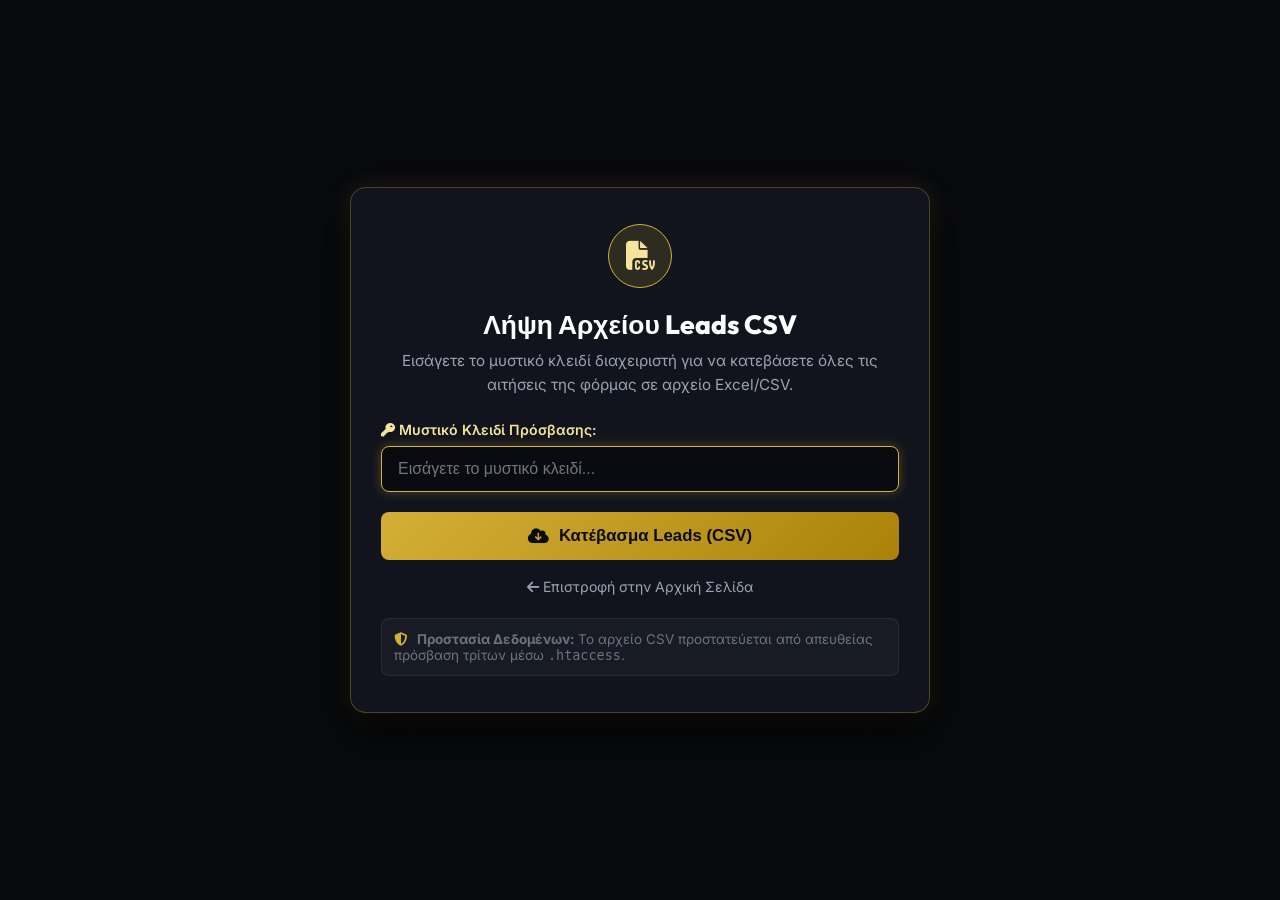
==== admin-leads.html @ 7604c63c "Add files via upload" ====
<!DOCTYPE html>
<html lang="el">
<head>
  <meta charset="UTF-8">
  <meta name="viewport" content="width=device-width, initial-scale=1.0">
  <title>Διαχείριση & Λήψη Leads CSV | NK9 Wise Academy</title>
  <link rel="preconnect" href="https://fonts.googleapis.com">
  <link rel="preconnect" href="https://fonts.gstatic.com" crossorigin>
  <link href="https://fonts.googleapis.com/css2?family=Inter:wght@400;600;700;800&family=Outfit:wght@600;700;800;900&display=swap" rel="stylesheet">
  <link rel="stylesheet" href="https://cdnjs.cloudflare.com/ajax/libs/font-awesome/6.5.1/css/all.min.css">
  <style>
    * { box-sizing: border-box; margin: 0; padding: 0; }
    body {
      background: #090a0e;
      color: #e5e7eb;
      font-family: 'Inter', sans-serif;
      min-height: 100vh;
      display: flex;
      align-items: center;
      justify-content: center;
      padding: 24px;
    }
    .admin-card {
      background: #11141c;
      border: 1px solid rgba(212, 175, 55, 0.3);
      border-radius: 16px;
      max-width: 580px;
      width: 100%;
      padding: 36px 30px;
      box-shadow: 0 20px 50px rgba(0, 0, 0, 0.8), 0 0 25px rgba(212, 175, 55, 0.15);
      text-align: center;
    }
    .icon-badge {
      width: 64px;
      height: 64px;
      border-radius: 50%;
      background: rgba(212, 175, 55, 0.15);
      border: 1.5px solid #d4af37;
      display: flex;
      align-items: center;
      justify-content: center;
      font-size: 1.8rem;
      color: #f5e49e;
      margin: 0 auto 20px auto;
    }
    h1 {
      font-family: 'Outfit', sans-serif;
      font-size: 1.65rem;
      font-weight: 800;
      color: #ffffff;
      margin-bottom: 8px;
    }
    p {
      color: #9ca3af;
      font-size: 0.95rem;
      line-height: 1.6;
      margin-bottom: 24px;
    }
    .form-group {
      text-align: left;
      margin-bottom: 20px;
    }
    label {
      display: block;
      font-size: 0.88rem;
      font-weight: 600;
      color: #f5e49e;
      margin-bottom: 8px;
    }
    input[type="password"], input[type="text"] {
      width: 100%;
      padding: 13px 16px;
      background: #090b10;
      border: 1px solid rgba(212, 175, 55, 0.4);
      border-radius: 8px;
      color: #ffffff;
      font-size: 1rem;
      outline: none;
      transition: all 0.2s ease;
    }
    input[type="password"]:focus, input[type="text"]:focus {
      border-color: #d4af37;
      box-shadow: 0 0 12px rgba(212, 175, 55, 0.3);
    }
    .btn-download {
      display: inline-flex;
      align-items: center;
      justify-content: center;
      gap: 10px;
      width: 100%;
      padding: 14px 20px;
      background: linear-gradient(135deg, #d4af37 0%, #aa820a 100%);
      color: #0b0c10;
      font-weight: 800;
      font-size: 1.05rem;
      border: none;
      border-radius: 8px;
      cursor: pointer;
      text-decoration: none;
      transition: all 0.25s ease;
    }
    .btn-download:hover {
      transform: translateY(-2px);
      box-shadow: 0 8px 24px rgba(212, 175, 55, 0.35);
      background: linear-gradient(135deg, #f5e49e 0%, #d4af37 100%);
    }
    .btn-back {
      display: inline-block;
      margin-top: 18px;
      color: #9ca3af;
      text-decoration: none;
      font-size: 0.88rem;
      transition: color 0.2s;
    }
    .btn-back:hover {
      color: #f5e49e;
    }
    .info-box {
      background: rgba(255, 255, 255, 0.03);
      border: 1px solid rgba(255, 255, 255, 0.08);
      border-radius: 8px;
      padding: 12px;
      margin-top: 22px;
      font-size: 0.84rem;
      color: #6b7280;
      text-align: left;
    }
    .info-box i { color: #d4af37; margin-right: 6px; }
  </style>
</head>
<body>

  <div class="admin-card">
    <div class="icon-badge">
      <i class="fa-solid fa-file-csv"></i>
    </div>
    <h1>Λήψη Αρχείου Leads CSV</h1>
    <p>Εισάγετε το μυστικό κλειδί διαχειριστή για να κατεβάσετε όλες τις αιτήσεις της φόρμας σε αρχείο Excel/CSV.</p>

    <form method="GET" action="submit-lead.php">
      <input type="hidden" name="download" value="1">
      
      <div class="form-group">
        <label for="key"><i class="fa-solid fa-key"></i> Μυστικό Κλειδί Πρόσβασης:</label>
        <input type="password" id="key" name="key" placeholder="Εισάγετε το μυστικό κλειδί..." required autofocus>
      </div>

      <button type="submit" class="btn-download">
        <i class="fa-solid fa-cloud-arrow-down"></i> Κατέβασμα Leads (CSV)
      </button>
    </form>

    <a href="index.html" class="btn-back">
      <i class="fa-solid fa-arrow-left"></i> Επιστροφή στην Αρχική Σελίδα
    </a>

    <div class="info-box">
      <i class="fa-solid fa-shield-halved"></i> <strong>Προστασία Δεδομένων:</strong> Το αρχείο CSV προστατεύεται από απευθείας πρόσβαση τρίτων μέσω <code>.htaccess</code>.
    </div>
  </div>

</body>
</html>
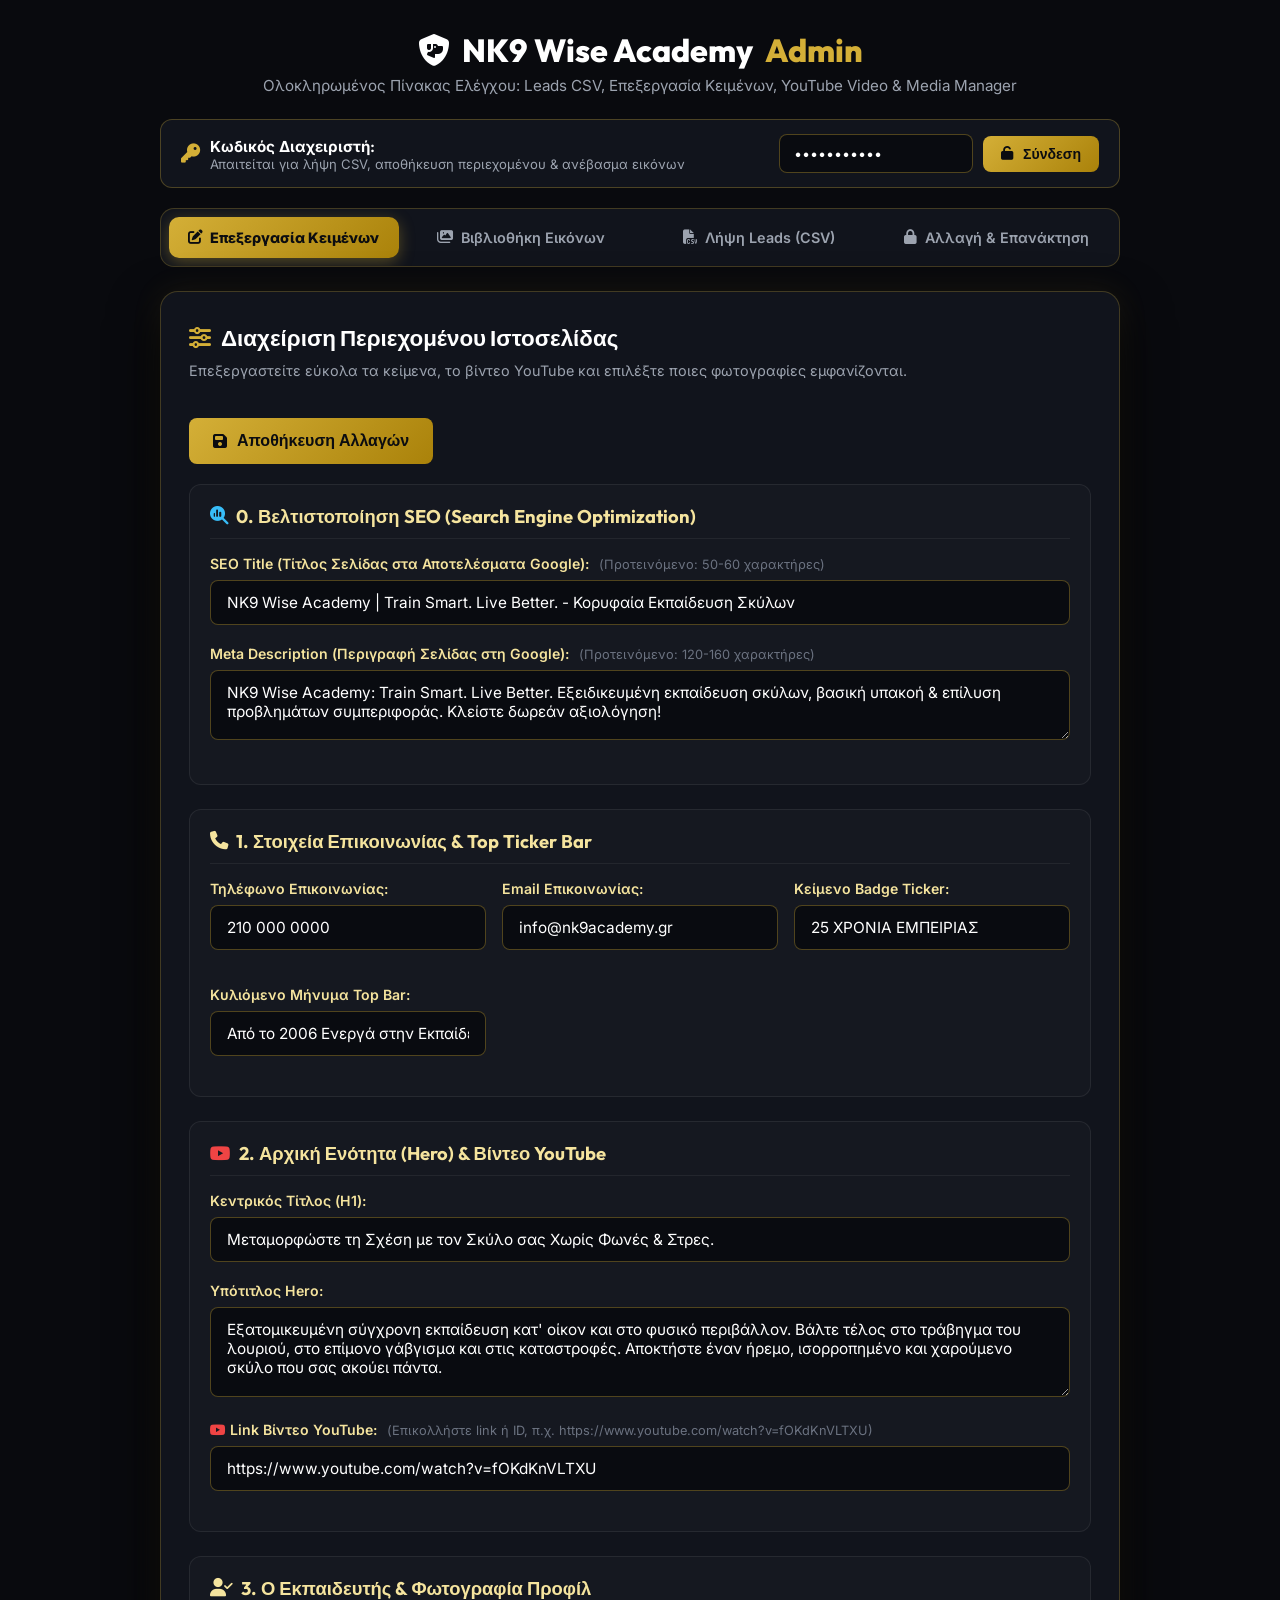
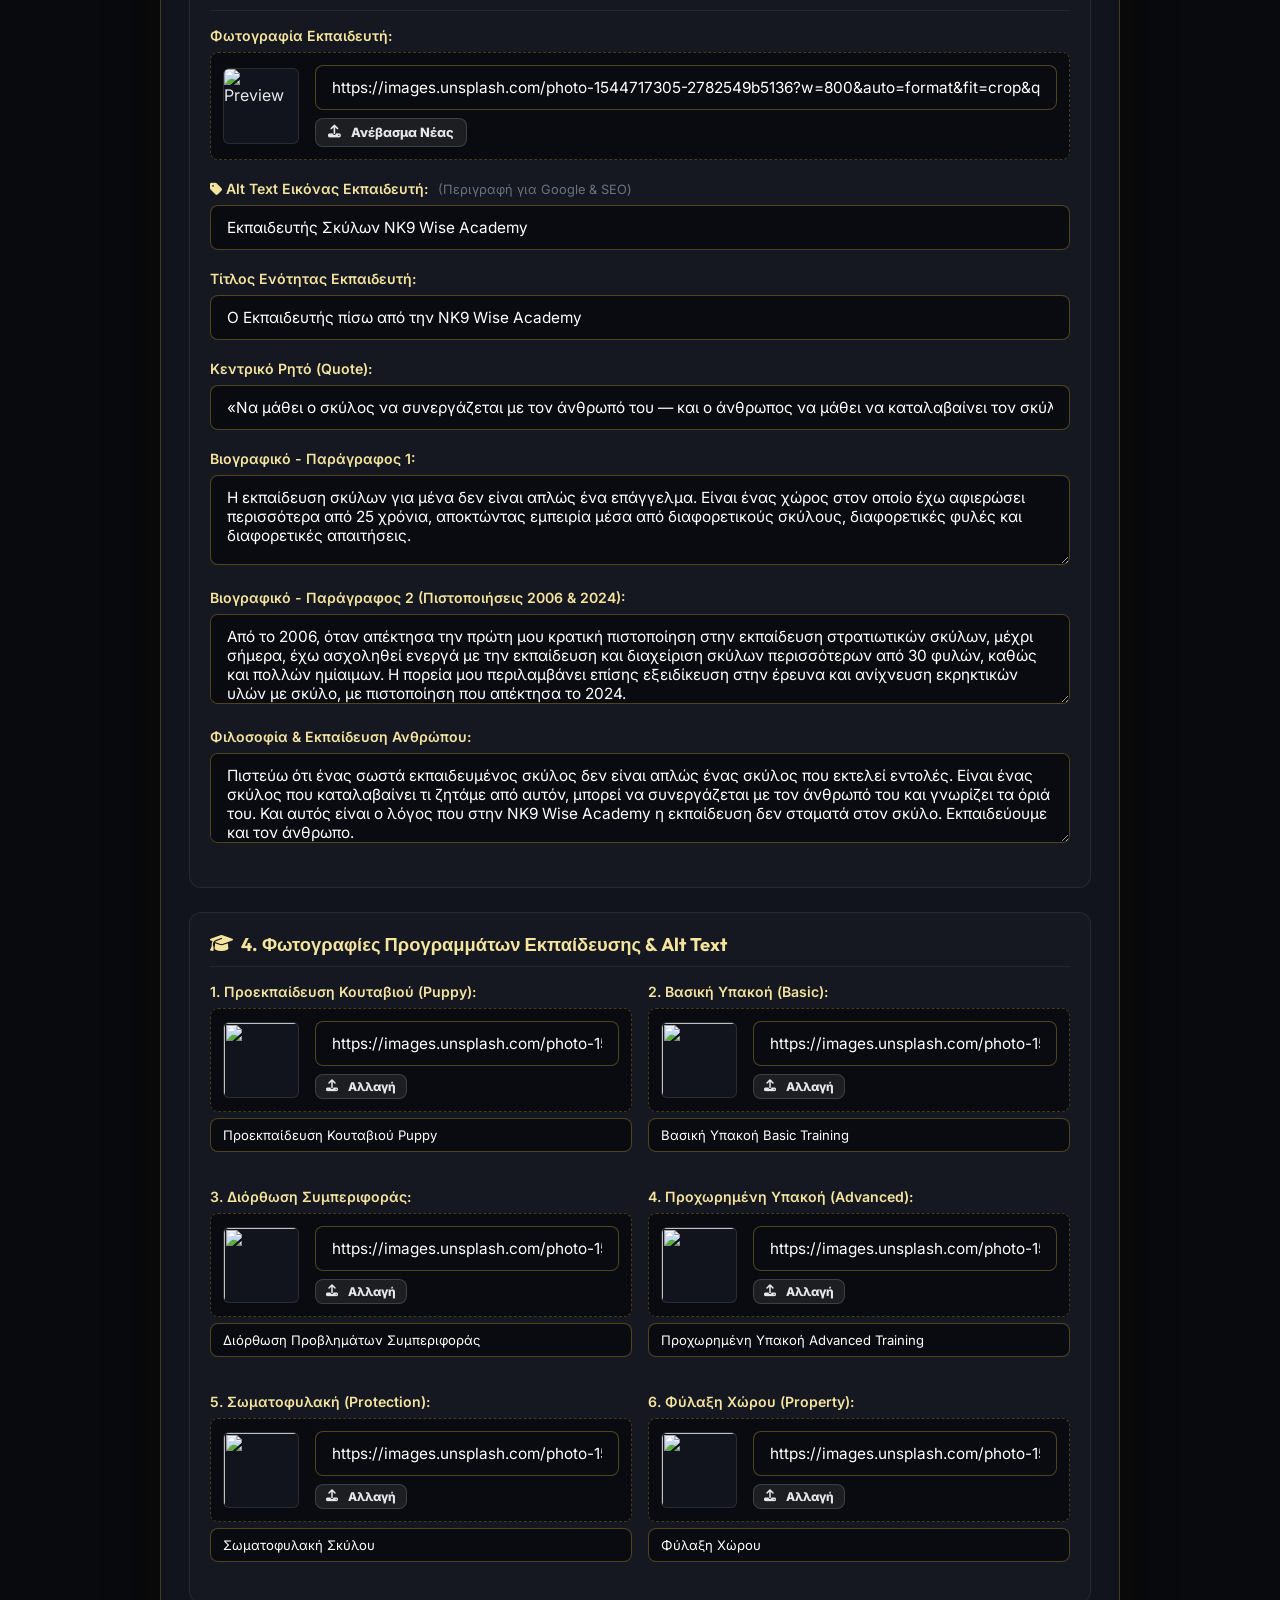
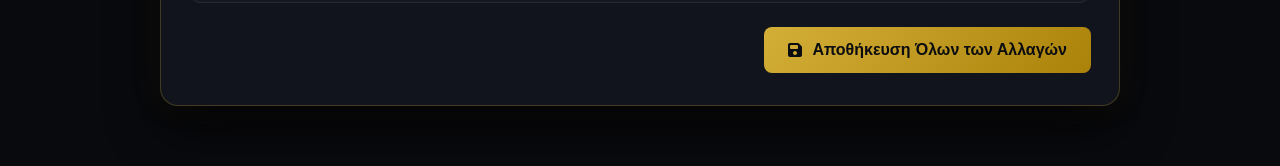
==== commit 5ea93bc2: "Add files via upload" ====
--- a/admin-leads.html
+++ b/admin-leads.html
@@ -3,10 +3,10 @@
 <head>
   <meta charset="UTF-8">
   <meta name="viewport" content="width=device-width, initial-scale=1.0">
-  <title>Διαχείριση & Λήψη Leads CSV | NK9 Wise Academy</title>
+  <title>Πίνακας Διαχείρισης & CMS | NK9 Wise Academy</title>
   <link rel="preconnect" href="https://fonts.googleapis.com">
   <link rel="preconnect" href="https://fonts.gstatic.com" crossorigin>
-  <link href="https://fonts.googleapis.com/css2?family=Inter:wght@400;600;700;800&family=Outfit:wght@600;700;800;900&display=swap" rel="stylesheet">
+  <link href="https://fonts.googleapis.com/css2?family=Inter:wght@400;500;600;700;800&family=Outfit:wght@600;700;800;900&display=swap" rel="stylesheet">
   <link rel="stylesheet" href="https://cdnjs.cloudflare.com/ajax/libs/font-awesome/6.5.1/css/all.min.css">
   <style>
     * { box-sizing: border-box; margin: 0; padding: 0; }
@@ -16,49 +16,115 @@
       font-family: 'Inter', sans-serif;
       min-height: 100vh;
       display: flex;
+      flex-direction: column;
       align-items: center;
-      justify-content: center;
-      padding: 24px;
-    }
-    .admin-card {
-      background: #11141c;
-      border: 1px solid rgba(212, 175, 55, 0.3);
-      border-radius: 16px;
-      max-width: 580px;
+      padding: 30px 16px 60px 16px;
+    }
+    .admin-container {
+      max-width: 960px;
       width: 100%;
-      padding: 36px 30px;
-      box-shadow: 0 20px 50px rgba(0, 0, 0, 0.8), 0 0 25px rgba(212, 175, 55, 0.15);
+    }
+    .admin-header {
       text-align: center;
-    }
-    .icon-badge {
-      width: 64px;
-      height: 64px;
-      border-radius: 50%;
-      background: rgba(212, 175, 55, 0.15);
-      border: 1.5px solid #d4af37;
+      margin-bottom: 24px;
+    }
+    .admin-header h1 {
+      font-family: 'Outfit', sans-serif;
+      font-size: 2rem;
+      font-weight: 800;
+      color: #ffffff;
       display: flex;
       align-items: center;
       justify-content: center;
-      font-size: 1.8rem;
-      color: #f5e49e;
-      margin: 0 auto 20px auto;
-    }
-    h1 {
+      gap: 12px;
+      margin-bottom: 6px;
+    }
+    .admin-header h1 span {
+      color: #d4af37;
+    }
+    .admin-header p {
+      color: #9ca3af;
+      font-size: 0.95rem;
+    }
+
+    /* Top Navigation Tabs */
+    .admin-nav {
+      display: flex;
+      gap: 8px;
+      background: #11141c;
+      padding: 8px;
+      border-radius: 14px;
+      border: 1px solid rgba(212, 175, 55, 0.25);
+      margin-bottom: 24px;
+      overflow-x: auto;
+    }
+    .nav-btn {
+      flex: 1;
+      min-width: 130px;
+      padding: 12px 14px;
+      background: transparent;
+      border: none;
+      color: #9ca3af;
+      font-family: 'Inter', sans-serif;
+      font-weight: 600;
+      font-size: 0.9rem;
+      border-radius: 10px;
+      cursor: pointer;
+      display: flex;
+      align-items: center;
+      justify-content: center;
+      gap: 8px;
+      transition: all 0.2s ease;
+      white-space: nowrap;
+    }
+    .nav-btn:hover {
+      background: rgba(255, 255, 255, 0.05);
+      color: #ffffff;
+    }
+    .nav-btn.active {
+      background: linear-gradient(135deg, #d4af37 0%, #aa820a 100%);
+      color: #0b0c10;
+      font-weight: 800;
+      box-shadow: 0 4px 15px rgba(212, 175, 55, 0.35);
+    }
+
+    /* Main Content Card */
+    .admin-card {
+      background: #11141c;
+      border: 1px solid rgba(212, 175, 55, 0.25);
+      border-radius: 18px;
+      padding: 32px 28px;
+      box-shadow: 0 20px 50px rgba(0, 0, 0, 0.85), 0 0 30px rgba(212, 175, 55, 0.1);
+      position: relative;
+    }
+
+    .section-tab {
+      display: none;
+    }
+    .section-tab.active {
+      display: block;
+    }
+
+    .tab-title {
       font-family: 'Outfit', sans-serif;
-      font-size: 1.65rem;
-      font-weight: 800;
+      font-size: 1.4rem;
+      font-weight: 700;
       color: #ffffff;
       margin-bottom: 8px;
-    }
-    p {
+      display: flex;
+      align-items: center;
+      gap: 10px;
+    }
+    .tab-desc {
       color: #9ca3af;
-      font-size: 0.95rem;
-      line-height: 1.6;
+      font-size: 0.9rem;
       margin-bottom: 24px;
-    }
+      line-height: 1.5;
+    }
+
     .form-group {
+      margin-bottom: 20px;
       text-align: left;
-      margin-bottom: 20px;
     }
     label {
       display: block;
@@ -67,97 +133,1037 @@
       color: #f5e49e;
       margin-bottom: 8px;
     }
-    input[type="password"], input[type="text"] {
+    label span.hint {
+      color: #6b7280;
+      font-weight: 400;
+      font-size: 0.8rem;
+      margin-left: 6px;
+    }
+    input[type="text"], input[type="password"], input[type="email"], textarea {
       width: 100%;
-      padding: 13px 16px;
+      padding: 12px 16px;
       background: #090b10;
-      border: 1px solid rgba(212, 175, 55, 0.4);
+      border: 1px solid rgba(212, 175, 55, 0.35);
       border-radius: 8px;
       color: #ffffff;
-      font-size: 1rem;
+      font-size: 0.96rem;
+      font-family: inherit;
       outline: none;
       transition: all 0.2s ease;
     }
-    input[type="password"]:focus, input[type="text"]:focus {
+    textarea {
+      min-height: 90px;
+      resize: vertical;
+    }
+    input:focus, textarea:focus {
       border-color: #d4af37;
-      box-shadow: 0 0 12px rgba(212, 175, 55, 0.3);
-    }
-    .btn-download {
+      box-shadow: 0 0 12px rgba(212, 175, 55, 0.35);
+    }
+
+    .btn-action {
       display: inline-flex;
       align-items: center;
       justify-content: center;
       gap: 10px;
-      width: 100%;
-      padding: 14px 20px;
+      padding: 14px 24px;
       background: linear-gradient(135deg, #d4af37 0%, #aa820a 100%);
       color: #0b0c10;
       font-weight: 800;
-      font-size: 1.05rem;
+      font-size: 1rem;
       border: none;
       border-radius: 8px;
       cursor: pointer;
       text-decoration: none;
       transition: all 0.25s ease;
     }
-    .btn-download:hover {
+    .btn-action:hover {
       transform: translateY(-2px);
       box-shadow: 0 8px 24px rgba(212, 175, 55, 0.35);
       background: linear-gradient(135deg, #f5e49e 0%, #d4af37 100%);
     }
-    .btn-back {
-      display: inline-block;
-      margin-top: 18px;
+    .btn-secondary-action {
+      background: rgba(255, 255, 255, 0.08);
+      color: #e5e7eb;
+      border: 1px solid rgba(255, 255, 255, 0.15);
+    }
+    .btn-secondary-action:hover {
+      background: rgba(255, 255, 255, 0.15);
+      color: #ffffff;
+      box-shadow: none;
+    }
+    .btn-danger {
+      background: rgba(239, 68, 68, 0.2);
+      border: 1px solid rgba(239, 68, 68, 0.5);
+      color: #f87171;
+    }
+    .btn-danger:hover {
+      background: rgba(239, 68, 68, 0.35);
+      color: #ffffff;
+    }
+
+    .alert-box {
+      padding: 12px 16px;
+      border-radius: 8px;
+      font-size: 0.9rem;
+      margin-bottom: 20px;
+      display: none;
+      line-height: 1.5;
+    }
+    .alert-success {
+      background: rgba(16, 185, 129, 0.15);
+      border: 1px solid rgba(16, 185, 129, 0.4);
+      color: #34d399;
+    }
+    .alert-error {
+      background: rgba(239, 68, 68, 0.15);
+      border: 1px solid rgba(239, 68, 68, 0.4);
+      color: #f87171;
+    }
+
+    /* Image Preview & Picker Component */
+    .image-picker-wrap {
+      display: flex;
+      align-items: center;
+      gap: 16px;
+      background: #090b10;
+      padding: 12px;
+      border-radius: 8px;
+      border: 1px dashed rgba(212, 175, 55, 0.3);
+      margin-top: 6px;
+    }
+    .image-preview-thumb {
+      width: 76px;
+      height: 76px;
+      border-radius: 6px;
+      object-fit: cover;
+      background: #11141c;
+      border: 1px solid rgba(255, 255, 255, 0.1);
+      flex-shrink: 0;
+    }
+    .image-picker-controls {
+      flex: 1;
+      display: flex;
+      flex-direction: column;
+      gap: 8px;
+    }
+    .image-picker-url {
+      font-size: 0.82rem;
       color: #9ca3af;
-      text-decoration: none;
-      font-size: 0.88rem;
-      transition: color 0.2s;
-    }
-    .btn-back:hover {
+      word-break: break-all;
+    }
+
+    /* Media Gallery Grid */
+    .media-grid {
+      display: grid;
+      grid-template-columns: repeat(auto-fill, minmax(180px, 1fr));
+      gap: 16px;
+      margin-top: 20px;
+    }
+    .media-card {
+      background: #090b10;
+      border: 1px solid rgba(255, 255, 255, 0.1);
+      border-radius: 10px;
+      overflow: hidden;
+      display: flex;
+      flex-direction: column;
+      position: relative;
+      transition: all 0.2s ease;
+    }
+    .media-card:hover {
+      border-color: #d4af37;
+      transform: translateY(-2px);
+    }
+    .media-thumb-img {
+      width: 100%;
+      height: 130px;
+      object-fit: cover;
+      background: #000;
+    }
+    .media-info {
+      padding: 10px;
+      font-size: 0.78rem;
+      color: #9ca3af;
+      display: flex;
+      flex-direction: column;
+      gap: 4px;
+    }
+    .media-name {
+      color: #ffffff;
+      font-weight: 600;
+      white-space: nowrap;
+      overflow: hidden;
+      text-overflow: ellipsis;
+    }
+    .media-actions {
+      padding: 8px 10px;
+      border-top: 1px solid rgba(255, 255, 255, 0.05);
+      display: flex;
+      justify-content: space-between;
+      align-items: center;
+      background: rgba(255, 255, 255, 0.02);
+    }
+    .btn-media-delete {
+      background: rgba(239, 68, 68, 0.2);
+      border: 1px solid rgba(239, 68, 68, 0.4);
+      color: #f87171;
+      padding: 4px 8px;
+      border-radius: 4px;
+      font-size: 0.75rem;
+      cursor: pointer;
+      display: flex;
+      align-items: center;
+      gap: 4px;
+    }
+    .btn-media-delete:hover {
+      background: #ef4444;
+      color: #fff;
+    }
+    .btn-media-copy {
+      background: rgba(212, 175, 55, 0.15);
+      border: 1px solid rgba(212, 175, 55, 0.3);
       color: #f5e49e;
-    }
-    .info-box {
-      background: rgba(255, 255, 255, 0.03);
-      border: 1px solid rgba(255, 255, 255, 0.08);
-      border-radius: 8px;
-      padding: 12px;
-      margin-top: 22px;
-      font-size: 0.84rem;
-      color: #6b7280;
-      text-align: left;
-    }
-    .info-box i { color: #d4af37; margin-right: 6px; }
+      padding: 4px 8px;
+      border-radius: 4px;
+      font-size: 0.75rem;
+      cursor: pointer;
+    }
+    .btn-media-copy:hover {
+      background: #d4af37;
+      color: #000;
+    }
+
+    /* Sub-section cards inside Content Editor */
+    .sub-section-box {
+      background: rgba(255, 255, 255, 0.02);
+      border: 1px solid rgba(255, 255, 255, 0.07);
+      border-radius: 12px;
+      padding: 20px;
+      margin-bottom: 24px;
+    }
+    .sub-section-title {
+      font-family: 'Outfit', sans-serif;
+      font-size: 1.15rem;
+      font-weight: 700;
+      color: #f5e49e;
+      margin-bottom: 16px;
+      display: flex;
+      align-items: center;
+      gap: 8px;
+      border-bottom: 1px solid rgba(255, 255, 255, 0.06);
+      padding-bottom: 10px;
+    }
+
+    .login-lock-overlay {
+      text-align: center;
+      padding: 40px 20px;
+      max-width: 440px;
+      margin: 0 auto;
+    }
+    .lock-icon {
+      font-size: 2.5rem;
+      color: #d4af37;
+      margin-bottom: 16px;
+    }
   </style>
 </head>
 <body>
 
-  <div class="admin-card">
-    <div class="icon-badge">
-      <i class="fa-solid fa-file-csv"></i>
+  <div class="admin-container">
+    <!-- Header -->
+    <div class="admin-header">
+      <h1><i class="fa-solid fa-shield-dog"></i> NK9 Wise Academy <span>Admin</span></h1>
+      <p>Ολοκληρωμένος Πίνακας Ελέγχου: Leads CSV, Επεξεργασία Κειμένων, YouTube Video & Media Manager</p>
     </div>
-    <h1>Λήψη Αρχείου Leads CSV</h1>
-    <p>Εισάγετε το μυστικό κλειδί διαχειριστή για να κατεβάσετε όλες τις αιτήσεις της φόρμας σε αρχείο Excel/CSV.</p>
-
-    <form method="GET" action="submit-lead.php">
-      <input type="hidden" name="download" value="1">
-      
-      <div class="form-group">
-        <label for="key"><i class="fa-solid fa-key"></i> Μυστικό Κλειδί Πρόσβασης:</label>
-        <input type="password" id="key" name="key" placeholder="Εισάγετε το μυστικό κλειδί..." required autofocus>
+
+    <!-- ΕΙΔΟΠΟΙΗΣΗ ΓΙΑ GITHUB ENVIRONMENT -->
+    <div id="githubNotice" style="display: none; background: rgba(234, 179, 8, 0.15); border: 1px solid rgba(234, 179, 8, 0.4); border-radius: 10px; padding: 12px 18px; font-size: 0.88rem; color: #fde047; margin-bottom: 20px; text-align: left;">
+      <i class="fa-solid fa-circle-info"></i> <strong>Σημείωση:</strong> Βρίσκεστε σε στατικό περιβάλλον (GitHub Pages / Local). Όλες οι δυναμικές λειτουργίες (αποθήκευση, upload εικόνων, CSV, reset) εκτελούνται αυτόματα στον server μόλις ανέβουν στο cPanel.
+    </div>
+
+    <!-- GLOBAL ALERT -->
+    <div id="globalAlert" class="alert-box"></div>
+
+    <!-- GLOBAL AUTH BAR (Κωδικός Διαχειριστή) -->
+    <div style="background: #11141c; border: 1px solid rgba(212, 175, 55, 0.3); border-radius: 12px; padding: 14px 20px; margin-bottom: 20px; display: flex; align-items: center; justify-content: space-between; gap: 16px; flex-wrap: wrap;">
+      <div style="display: flex; align-items: center; gap: 10px;">
+        <i class="fa-solid fa-key" style="color: #d4af37; font-size: 1.2rem;"></i>
+        <div>
+          <strong style="color: #ffffff; font-size: 0.95rem;">Κωδικός Διαχειριστή:</strong>
+          <span style="font-size: 0.82rem; color: #9ca3af; display: block;">Απαιτείται για λήψη CSV, αποθήκευση περιεχομένου & ανέβασμα εικόνων</span>
+        </div>
       </div>
-
-      <button type="submit" class="btn-download">
-        <i class="fa-solid fa-cloud-arrow-down"></i> Κατέβασμα Leads (CSV)
-      </button>
-    </form>
-
-    <a href="index.html" class="btn-back">
-      <i class="fa-solid fa-arrow-left"></i> Επιστροφή στην Αρχική Σελίδα
-    </a>
-
-    <div class="info-box">
-      <i class="fa-solid fa-shield-halved"></i> <strong>Προστασία Δεδομένων:</strong> Το αρχείο CSV προστατεύεται από απευθείας πρόσβαση τρίτων μέσω <code>.htaccess</code>.
+      <div style="display: flex; align-items: center; gap: 10px; flex-grow: 1; max-width: 320px;">
+        <input type="password" id="authKey" placeholder="Κωδικός πρόσβασης..." value="nk9wise2026" style="padding: 10px 14px; font-size: 0.9rem;">
+        <button type="button" id="btnUnlock" class="btn-action" style="padding: 10px 18px; font-size: 0.88rem; white-space: nowrap;">
+          <i class="fa-solid fa-unlock"></i> Σύνδεση
+        </button>
+      </div>
+    </div>
+
+    <!-- Navigation Tabs -->
+    <div class="admin-nav">
+      <button class="nav-btn active" data-tab="tabContent"><i class="fa-solid fa-pen-to-square"></i> Επεξεργασία Κειμένων</button>
+      <button class="nav-btn" data-tab="tabMedia"><i class="fa-solid fa-images"></i> Βιβλιοθήκη Εικόνων</button>
+      <button class="nav-btn" data-tab="tabLeads"><i class="fa-solid fa-file-csv"></i> Λήψη Leads (CSV)</button>
+      <button class="nav-btn" data-tab="tabPassword"><i class="fa-solid fa-lock"></i> Αλλαγή & Επανάκτηση</button>
+    </div>
+
+    <!-- Admin Card -->
+    <div class="admin-card">
+
+      <!-- ========================================== -->
+      <!-- TAB 1: ΕΠΕΞΕΡΓΑΣΙΑ ΚΕΙΜΕΝΩΝ, VIDEO & ΕΙΚΟΝΩΝ -->
+      <!-- ========================================== -->
+      <div id="tabContent" class="section-tab active">
+        <div style="display: flex; justify-content: space-between; align-items: flex-start; margin-bottom: 20px; flex-wrap: wrap; gap: 12px;">
+          <div>
+            <h2 class="tab-title"><i class="fa-solid fa-sliders" style="color: #d4af37;"></i> Διαχείριση Περιεχομένου Ιστοσελίδας</h2>
+            <p class="tab-desc">Επεξεργαστείτε εύκολα τα κείμενα, το βίντεο YouTube και επιλέξτε ποιες φωτογραφίες εμφανίζονται.</p>
+          </div>
+          <button type="button" id="btnSaveContentTop" class="btn-action">
+            <i class="fa-solid fa-floppy-disk"></i> Αποθήκευση Αλλαγών
+          </button>
+        </div>
+
+        <form id="contentForm">
+          <!-- 0. Ρυθμίσεις SEO & Meta Tags -->
+          <div class="sub-section-box">
+            <h3 class="sub-section-title"><i class="fa-solid fa-magnifying-glass-chart" style="color: #38bdf8;"></i> 0. Βελτιστοποίηση SEO (Search Engine Optimization)</h3>
+            <div class="form-group">
+              <label>SEO Title (Τίτλος Σελίδας στα Αποτελέσματα Google): <span class="hint">(Προτεινόμενο: 50-60 χαρακτήρες)</span></label>
+              <input type="text" id="cnt_seo_title" value="NK9 Wise Academy | Train Smart. Live Better. - Κορυφαία Εκπαίδευση Σκύλων">
+            </div>
+            <div class="form-group">
+              <label>Meta Description (Περιγραφή Σελίδας στη Google): <span class="hint">(Προτεινόμενο: 120-160 χαρακτήρες)</span></label>
+              <textarea id="cnt_seo_desc" style="min-height: 70px;">NK9 Wise Academy: Train Smart. Live Better. Εξειδικευμένη εκπαίδευση σκύλων, βασική υπακοή & επίλυση προβλημάτων συμπεριφοράς. Κλείστε δωρεάν αξιολόγηση!</textarea>
+            </div>
+          </div>
+
+          <!-- 1. Top Bar & Επικοινωνία -->
+          <div class="sub-section-box">
+            <h3 class="sub-section-title"><i class="fa-solid fa-phone"></i> 1. Στοιχεία Επικοινωνίας & Top Ticker Bar</h3>
+            <div style="display: grid; grid-template-columns: repeat(auto-fit, minmax(260px, 1fr)); gap: 16px;">
+              <div class="form-group">
+                <label>Τηλέφωνο Επικοινωνίας:</label>
+                <input type="text" id="cnt_phone" value="210 000 0000">
+              </div>
+              <div class="form-group">
+                <label>Email Επικοινωνίας:</label>
+                <input type="email" id="cnt_email" value="info@nk9academy.gr">
+              </div>
+              <div class="form-group">
+                <label>Κείμενο Badge Ticker:</label>
+                <input type="text" id="cnt_top_badge" value="25 ΧΡΟΝΙΑ ΕΜΠΕΙΡΙΑΣ">
+              </div>
+              <div class="form-group">
+                <label>Κυλιόμενο Μήνυμα Top Bar:</label>
+                <input type="text" id="cnt_top_text" value="Από το 2006 Ενεργά στην Εκπαίδευση & Διαχείριση Σκύλων">
+              </div>
+            </div>
+          </div>
+
+          <!-- 2. Hero Section & YouTube Video -->
+          <div class="sub-section-box">
+            <h3 class="sub-section-title"><i class="fa-brands fa-youtube" style="color: #ef4444;"></i> 2. Αρχική Ενότητα (Hero) & Βίντεο YouTube</h3>
+            <div class="form-group">
+              <label>Κεντρικός Τίτλος (H1):</label>
+              <input type="text" id="cnt_hero_title" value="Μεταμορφώστε τη Σχέση με τον Σκύλο σας Χωρίς Φωνές & Στρες.">
+            </div>
+            <div class="form-group">
+              <label>Υπότιτλος Hero:</label>
+              <textarea id="cnt_hero_subtitle">Εξατομικευμένη σύγχρονη εκπαίδευση κατ' οίκον και στο φυσικό περιβάλλον. Βάλτε τέλος στο τράβηγμα του λουριού, στο επίμονο γάβγισμα και στις καταστροφές. Αποκτήστε έναν ήρεμο, ισορροπημένο και χαρούμενο σκύλο που σας ακούει πάντα.</textarea>
+            </div>
+            <div class="form-group">
+              <label><i class="fa-brands fa-youtube" style="color: #ef4444;"></i> Link Βίντεο YouTube: <span class="hint">(Επικολλήστε link ή ID, π.χ. https://www.youtube.com/watch?v=fOKdKnVLTXU)</span></label>
+              <input type="text" id="cnt_hero_yt" value="https://www.youtube.com/watch?v=fOKdKnVLTXU">
+            </div>
+          </div>
+
+          <!-- 3. Ο Εκπαιδευτής (Βιογραφικό & Εικόνα) -->
+          <div class="sub-section-box">
+            <h3 class="sub-section-title"><i class="fa-solid fa-user-check"></i> 3. Ο Εκπαιδευτής & Φωτογραφία Προφίλ</h3>
+            <div class="form-group">
+              <label>Φωτογραφία Εκπαιδευτή:</label>
+              <div class="image-picker-wrap">
+                <img id="prev_trainer_img" src="https://images.unsplash.com/photo-1544717305-2782549b5136?w=800&auto=format&fit=crop&q=80" class="image-preview-thumb" alt="Preview">
+                <div class="image-picker-controls">
+                  <input type="text" id="cnt_trainer_img" value="https://images.unsplash.com/photo-1544717305-2782549b5136?w=800&auto=format&fit=crop&q=80" placeholder="Διαδρομή εικόνας ή επιλέξτε νέα..." onchange="document.getElementById('prev_trainer_img').src=this.value;">
+                  <div style="display: flex; gap: 8px;">
+                    <label class="btn-action btn-secondary-action" style="padding: 6px 12px; font-size: 0.8rem; cursor: pointer; margin-bottom: 0;">
+                      <i class="fa-solid fa-upload"></i> Ανέβασμα Νέας
+                      <input type="file" accept="image/*" style="display: none;" onchange="uploadSingleImage(this, 'cnt_trainer_img', 'prev_trainer_img');">
+                    </label>
+                  </div>
+                </div>
+              </div>
+            </div>
+            <div class="form-group">
+              <label><i class="fa-solid fa-tag"></i> Alt Text Εικόνας Εκπαιδευτή: <span class="hint">(Περιγραφή για Google & SEO)</span></label>
+              <input type="text" id="cnt_trainer_alt" value="Εκπαιδευτής Σκύλων NK9 Wise Academy">
+            </div>
+            <div class="form-group">
+              <label>Τίτλος Ενότητας Εκπαιδευτή:</label>
+              <input type="text" id="cnt_trainer_title" value="Ο Εκπαιδευτής πίσω από την NK9 Wise Academy">
+            </div>
+            <div class="form-group">
+              <label>Κεντρικό Ρητό (Quote):</label>
+              <input type="text" id="cnt_trainer_quote" value="«Να μάθει ο σκύλος να συνεργάζεται με τον άνθρωπό του — και ο άνθρωπος να μάθει να καταλαβαίνει τον σκύλο του.»">
+            </div>
+            <div class="form-group">
+              <label>Βιογραφικό - Παράγραφος 1:</label>
+              <textarea id="cnt_trainer_bio1">Η εκπαίδευση σκύλων για μένα δεν είναι απλώς ένα επάγγελμα. Είναι ένας χώρος στον οποίο έχω αφιερώσει περισσότερα από 25 χρόνια, αποκτώντας εμπειρία μέσα από διαφορετικούς σκύλους, διαφορετικές φυλές και διαφορετικές απαιτήσεις.</textarea>
+            </div>
+            <div class="form-group">
+              <label>Βιογραφικό - Παράγραφος 2 (Πιστοποιήσεις 2006 & 2024):</label>
+              <textarea id="cnt_trainer_bio2">Από το 2006, όταν απέκτησα την πρώτη μου κρατική πιστοποίηση στην εκπαίδευση στρατιωτικών σκύλων, μέχρι σήμερα, έχω ασχοληθεί ενεργά με την εκπαίδευση και διαχείριση σκύλων περισσότερων από 30 φυλών, καθώς και πολλών ημίαιμων. Η πορεία μου περιλαμβάνει επίσης εξειδίκευση στην έρευνα και ανίχνευση εκρηκτικών υλών με σκύλο, με πιστοποίηση που απέκτησα το 2024.</textarea>
+            </div>
+            <div class="form-group">
+              <label>Φιλοσοφία & Εκπαίδευση Ανθρώπου:</label>
+              <textarea id="cnt_trainer_phil">Πιστεύω ότι ένας σωστά εκπαιδευμένος σκύλος δεν είναι απλώς ένας σκύλος που εκτελεί εντολές. Είναι ένας σκύλος που καταλαβαίνει τι ζητάμε από αυτόν, μπορεί να συνεργάζεται με τον άνθρωπό του και γνωρίζει τα όριά του. Και αυτός είναι ο λόγος που στην NK9 Wise Academy η εκπαίδευση δεν σταματά στον σκύλο. Εκπαιδεύουμε και τον άνθρωπο.</textarea>
+            </div>
+          </div>
+
+          <!-- 4. Φωτογραφίες Προγραμμάτων & Μεθόδου -->
+          <div class="sub-section-box">
+            <h3 class="sub-section-title"><i class="fa-solid fa-graduation-cap"></i> 4. Φωτογραφίες Προγραμμάτων Εκπαίδευσης & Alt Text</h3>
+            <div style="display: grid; grid-template-columns: repeat(auto-fit, minmax(280px, 1fr)); gap: 16px;">
+              <!-- Prog 1 -->
+              <div class="form-group">
+                <label>1. Προεκπαίδευση Κουταβιού (Puppy):</label>
+                <div class="image-picker-wrap">
+                  <img id="prev_prog1" src="https://images.unsplash.com/photo-1543466835-00a7907e9de1?w=600&auto=format&fit=crop&q=80" class="image-preview-thumb">
+                  <div class="image-picker-controls">
+                    <input type="text" id="cnt_prog1_img" value="https://images.unsplash.com/photo-1543466835-00a7907e9de1?w=600&auto=format&fit=crop&q=80" onchange="document.getElementById('prev_prog1').src=this.value;">
+                    <label class="btn-action btn-secondary-action" style="padding: 4px 10px; font-size: 0.75rem; cursor: pointer; align-self: flex-start; margin: 0;">
+                      <i class="fa-solid fa-upload"></i> Αλλαγή
+                      <input type="file" accept="image/*" style="display: none;" onchange="uploadSingleImage(this, 'cnt_prog1_img', 'prev_prog1');">
+                    </label>
+                  </div>
+                </div>
+                <input type="text" id="cnt_prog1_alt" value="Προεκπαίδευση Κουταβιού Puppy" placeholder="Alt Text (περιγραφή SEO)..." style="margin-top: 6px; font-size: 0.82rem; padding: 8px 12px;">
+              </div>
+              <!-- Prog 2 -->
+              <div class="form-group">
+                <label>2. Βασική Υπακοή (Basic):</label>
+                <div class="image-picker-wrap">
+                  <img id="prev_prog2" src="https://images.unsplash.com/photo-1537151608828-ea2b11777ee8?w=600&auto=format&fit=crop&q=80" class="image-preview-thumb">
+                  <div class="image-picker-controls">
+                    <input type="text" id="cnt_prog2_img" value="https://images.unsplash.com/photo-1537151608828-ea2b11777ee8?w=600&auto=format&fit=crop&q=80" onchange="document.getElementById('prev_prog2').src=this.value;">
+                    <label class="btn-action btn-secondary-action" style="padding: 4px 10px; font-size: 0.75rem; cursor: pointer; align-self: flex-start; margin: 0;">
+                      <i class="fa-solid fa-upload"></i> Αλλαγή
+                      <input type="file" accept="image/*" style="display: none;" onchange="uploadSingleImage(this, 'cnt_prog2_img', 'prev_prog2');">
+                    </label>
+                  </div>
+                </div>
+                <input type="text" id="cnt_prog2_alt" value="Βασική Υπακοή Basic Training" placeholder="Alt Text (περιγραφή SEO)..." style="margin-top: 6px; font-size: 0.82rem; padding: 8px 12px;">
+              </div>
+              <!-- Prog 3 -->
+              <div class="form-group">
+                <label>3. Διόρθωση Συμπεριφοράς:</label>
+                <div class="image-picker-wrap">
+                  <img id="prev_prog3" src="https://images.unsplash.com/photo-1583511655857-d19b40a7a54e?w=600&auto=format&fit=crop&q=80" class="image-preview-thumb">
+                  <div class="image-picker-controls">
+                    <input type="text" id="cnt_prog3_img" value="https://images.unsplash.com/photo-1583511655857-d19b40a7a54e?w=600&auto=format&fit=crop&q=80" onchange="document.getElementById('prev_prog3').src=this.value;">
+                    <label class="btn-action btn-secondary-action" style="padding: 4px 10px; font-size: 0.75rem; cursor: pointer; align-self: flex-start; margin: 0;">
+                      <i class="fa-solid fa-upload"></i> Αλλαγή
+                      <input type="file" accept="image/*" style="display: none;" onchange="uploadSingleImage(this, 'cnt_prog3_img', 'prev_prog3');">
+                    </label>
+                  </div>
+                </div>
+                <input type="text" id="cnt_prog3_alt" value="Διόρθωση Προβλημάτων Συμπεριφοράς" placeholder="Alt Text (περιγραφή SEO)..." style="margin-top: 6px; font-size: 0.82rem; padding: 8px 12px;">
+              </div>
+              <!-- Prog 4 -->
+              <div class="form-group">
+                <label>4. Προχωρημένη Υπακοή (Advanced):</label>
+                <div class="image-picker-wrap">
+                  <img id="prev_prog4" src="https://images.unsplash.com/photo-1587300003388-59208cc962cb?w=600&auto=format&fit=crop&q=80" class="image-preview-thumb">
+                  <div class="image-picker-controls">
+                    <input type="text" id="cnt_prog4_img" value="https://images.unsplash.com/photo-1587300003388-59208cc962cb?w=600&auto=format&fit=crop&q=80" onchange="document.getElementById('prev_prog4').src=this.value;">
+                    <label class="btn-action btn-secondary-action" style="padding: 4px 10px; font-size: 0.75rem; cursor: pointer; align-self: flex-start; margin: 0;">
+                      <i class="fa-solid fa-upload"></i> Αλλαγή
+                      <input type="file" accept="image/*" style="display: none;" onchange="uploadSingleImage(this, 'cnt_prog4_img', 'prev_prog4');">
+                    </label>
+                  </div>
+                </div>
+                <input type="text" id="cnt_prog4_alt" value="Προχωρημένη Υπακοή Advanced Training" placeholder="Alt Text (περιγραφή SEO)..." style="margin-top: 6px; font-size: 0.82rem; padding: 8px 12px;">
+              </div>
+              <!-- Prog 5 -->
+              <div class="form-group">
+                <label>5. Σωματοφυλακή (Protection):</label>
+                <div class="image-picker-wrap">
+                  <img id="prev_prog5" src="https://images.unsplash.com/photo-1568640347023-a616a30bc3bd?w=600&auto=format&fit=crop&q=80" class="image-preview-thumb">
+                  <div class="image-picker-controls">
+                    <input type="text" id="cnt_prog5_img" value="https://images.unsplash.com/photo-1568640347023-a616a30bc3bd?w=600&auto=format&fit=crop&q=80" onchange="document.getElementById('prev_prog5').src=this.value;">
+                    <label class="btn-action btn-secondary-action" style="padding: 4px 10px; font-size: 0.75rem; cursor: pointer; align-self: flex-start; margin: 0;">
+                      <i class="fa-solid fa-upload"></i> Αλλαγή
+                      <input type="file" accept="image/*" style="display: none;" onchange="uploadSingleImage(this, 'cnt_prog5_img', 'prev_prog5');">
+                    </label>
+                  </div>
+                </div>
+                <input type="text" id="cnt_prog5_alt" value="Σωματοφυλακή Σκύλου" placeholder="Alt Text (περιγραφή SEO)..." style="margin-top: 6px; font-size: 0.82rem; padding: 8px 12px;">
+              </div>
+              <!-- Prog 6 -->
+              <div class="form-group">
+                <label>6. Φύλαξη Χώρου (Property):</label>
+                <div class="image-picker-wrap">
+                  <img id="prev_prog6" src="https://images.unsplash.com/photo-1517849845537-4d257902454a?w=600&auto=format&fit=crop&q=80" class="image-preview-thumb">
+                  <div class="image-picker-controls">
+                    <input type="text" id="cnt_prog6_img" value="https://images.unsplash.com/photo-1517849845537-4d257902454a?w=600&auto=format&fit=crop&q=80" onchange="document.getElementById('prev_prog6').src=this.value;">
+                    <label class="btn-action btn-secondary-action" style="padding: 4px 10px; font-size: 0.75rem; cursor: pointer; align-self: flex-start; margin: 0;">
+                      <i class="fa-solid fa-upload"></i> Αλλαγή
+                      <input type="file" accept="image/*" style="display: none;" onchange="uploadSingleImage(this, 'cnt_prog6_img', 'prev_prog6');">
+                    </label>
+                  </div>
+                </div>
+                <input type="text" id="cnt_prog6_alt" value="Φύλαξη Χώρου" placeholder="Alt Text (περιγραφή SEO)..." style="margin-top: 6px; font-size: 0.82rem; padding: 8px 12px;">
+              </div>
+            </div>
+          </div>
+
+          <div style="text-align: right; margin-top: 10px;">
+            <button type="submit" class="btn-action" style="min-width: 240px;">
+              <i class="fa-solid fa-floppy-disk"></i> Αποθήκευση Όλων των Αλλαγών
+            </button>
+          </div>
+        </form>
+      </div>
+
+      <!-- ========================================== -->
+      <!-- TAB 2: ΒΙΒΛΙΟΘΗΚΗ ΕΙΚΟΝΩΝ (MEDIA GALLERY) -->
+      <!-- ========================================== -->
+      <div id="tabMedia" class="section-tab">
+        <div style="display: flex; justify-content: space-between; align-items: flex-start; margin-bottom: 20px; flex-wrap: wrap; gap: 12px;">
+          <div>
+            <h2 class="tab-title"><i class="fa-solid fa-images" style="color: #d4af37;"></i> Βιβλιοθήκη Πολυμέσων (Uploads)</h2>
+            <p class="tab-desc">Δείτε όλες τις εικόνες που έχετε ανεβάσει στον server, αντιγράψτε τη διαδρομή τους ή διαγράψτε τες οριστικά.</p>
+          </div>
+          <div style="display: flex; gap: 10px;">
+            <button type="button" id="btnRefreshMedia" class="btn-action btn-secondary-action" style="padding: 10px 16px;">
+              <i class="fa-solid fa-rotate-right"></i> Ανανέωση
+            </button>
+            <label class="btn-action" style="padding: 10px 18px; cursor: pointer; margin: 0;">
+              <i class="fa-solid fa-cloud-arrow-up"></i> Ανέβασμα Εικόνας
+              <input type="file" id="mediaUploadInput" accept="image/*" multiple style="display: none;">
+            </label>
+          </div>
+        </div>
+
+        <div id="mediaLoading" style="text-align: center; padding: 30px; display: none;">
+          <i class="fa-solid fa-spinner fa-spin" style="font-size: 2rem; color: #d4af37;"></i>
+          <p style="color: #9ca3af; margin-top: 10px;">Φόρτωση εικόνων...</p>
+        </div>
+
+        <div id="mediaEmpty" style="text-align: center; padding: 40px; background: rgba(255,255,255,0.02); border-radius: 12px; border: 1px dashed rgba(255,255,255,0.1); display: none;">
+          <i class="fa-regular fa-image" style="font-size: 3rem; color: #6b7280; margin-bottom: 12px;"></i>
+          <h4 style="color: #fff; margin-bottom: 6px;">Δεν υπάρχουν ακόμη ανεβασμένες εικόνες</h4>
+          <p style="color: #9ca3af; font-size: 0.9rem;">Κάντε κλικ στο «Ανέβασμα Εικόνας» για να προσθέσετε φωτογραφίες στον server.</p>
+        </div>
+
+        <div id="mediaGrid" class="media-grid"></div>
+      </div>
+
+      <!-- ========================================== -->
+      <!-- TAB 3: ΛΗΨΗ LEADS (CSV) -->
+      <!-- ========================================== -->
+      <div id="tabLeads" class="section-tab">
+        <div style="text-align: center; max-width: 480px; margin: 0 auto; padding: 20px 0;">
+          <div style="width: 70px; height: 70px; border-radius: 50%; background: rgba(212,175,55,0.15); border: 1.5px solid #d4af37; display: flex; align-items: center; justify-content: center; font-size: 2rem; color: #f5e49e; margin: 0 auto 20px auto;">
+            <i class="fa-solid fa-file-csv"></i>
+          </div>
+          <h2 class="tab-title" style="justify-content: center;">Λήψη Αρχείου Leads CSV</h2>
+          <p class="tab-desc">Κατεβάστε όλες τις αιτήσεις της φόρμας ενδιαφέροντος σε αρχείο Excel / CSV με σωστή ελληνική κωδικοποίηση UTF-8 BOM.</p>
+
+          <form id="leadsForm" method="GET" action="submit-lead.php" style="margin-top: 24px;">
+            <input type="hidden" name="download" value="1">
+            <input type="hidden" id="leadsKeyInput" name="key" value="">
+            <button type="submit" class="btn-action" style="width: 100%; padding: 16px;">
+              <i class="fa-solid fa-download"></i> Κατέβασμα Leads (CSV)
+            </button>
+          </form>
+        </div>
+      </div>
+
+      <!-- ========================================== -->
+      <!-- TAB 4: ΑΛΛΑΓΗ & ΕΠΑΝΑΚΤΗΣΗ ΚΩΔΙΚΟΥ -->
+      <!-- ========================================== -->
+      <div id="tabPassword" class="section-tab">
+        <h2 class="tab-title"><i class="fa-solid fa-lock" style="color: #d4af37;"></i> Διαχείριση Κωδικού Πρόσβασης</h2>
+        <p class="tab-desc">Αλλάξτε τον τρέχοντα κωδικό πρόσβασης ή κάντε επανάκτηση μέσω email αν τον έχετε ξεχάσει.</p>
+
+        <div style="display: grid; grid-template-columns: repeat(auto-fit, minmax(320px, 1fr)); gap: 24px; margin-top: 20px;">
+          
+          <!-- Αλλαγή -->
+          <div class="sub-section-box">
+            <h3 class="sub-section-title"><i class="fa-solid fa-key"></i> Αλλαγή Κωδικού</h3>
+            <form id="changePassForm">
+              <div class="form-group">
+                <label>Τρέχων Κωδικός:</label>
+                <input type="password" id="oldPass" required placeholder="Ο τρέχων κωδικός...">
+              </div>
+              <div class="form-group">
+                <label>Νέος Κωδικός:</label>
+                <input type="password" id="newPass" required placeholder="Τουλάχιστον 6 χαρακτήρες...">
+              </div>
+              <div class="form-group">
+                <label>Επιβεβαίωση Νέου Κωδικού:</label>
+                <input type="password" id="confirmNewPass" required placeholder="Επαναλάβετε τον νέο κωδικό...">
+              </div>
+              <button type="submit" class="btn-action" style="width: 100%;">
+                <i class="fa-solid fa-floppy-disk"></i> Αποθήκευση Νέου Κωδικού
+              </button>
+            </form>
+          </div>
+
+          <!-- Επανάκτηση -->
+          <div class="sub-section-box">
+            <h3 class="sub-section-title"><i class="fa-solid fa-envelope-open-text"></i> Επανάκτηση (Αν τον Ξεχάσατε)</h3>
+            <form id="forgotPassForm">
+              <p style="color: #9ca3af; font-size: 0.85rem; margin-bottom: 14px;">Συμπληρώστε το email διαχειριστή για να λάβετε 6-ψήφιο PIN επαλήθευσης.</p>
+              <div class="form-group">
+                <label>Email Διαχειριστή:</label>
+                <input type="email" id="forgotEmail" value="gregsfak@hotmail.com" required>
+              </div>
+              <button type="submit" class="btn-action btn-secondary-action" style="width: 100%;">
+                <i class="fa-solid fa-paper-plane"></i> Αποστολή Κωδικού PIN
+              </button>
+            </form>
+
+            <form id="resetPinForm" style="display: none; margin-top: 20px; border-top: 1px dashed rgba(255,255,255,0.1); padding-top: 16px;">
+              <div class="form-group">
+                <label>6-ψήφιος Κωδικός PIN (από το Email):</label>
+                <input type="text" id="resetPinCode" placeholder="π.χ. 123456" required>
+              </div>
+              <div class="form-group">
+                <label>Νέος Επιθυμητός Κωδικός:</label>
+                <input type="password" id="resetNewPass" placeholder="Τουλάχιστον 6 χαρακτήρες..." required>
+              </div>
+              <button type="submit" class="btn-action" style="width: 100%;">
+                <i class="fa-solid fa-check-circle"></i> Ορισμός Νέου Κωδικού
+              </button>
+            </form>
+          </div>
+
+        </div>
+      </div>
+
     </div>
   </div>
 
+  <script>
+    const isStatic = window.location.protocol === 'file:' || window.location.hostname.includes('github.io');
+    if (isStatic) {
+      document.getElementById('githubNotice').style.display = 'block';
+    }
+
+    function showMsg(text, type = 'success') {
+      const el = document.getElementById('globalAlert');
+      el.className = 'alert-box ' + (type === 'success' ? 'alert-success' : 'alert-error');
+      el.innerHTML = (type === 'success' ? '<i class="fa-solid fa-circle-check"></i> ' : '<i class="fa-solid fa-triangle-exclamation"></i> ') + text;
+      el.style.display = 'block';
+      window.scrollTo({ top: 0, behavior: 'smooth' });
+      setTimeout(() => { el.style.display = 'none'; }, 6000);
+    }
+
+    function getKey() {
+      return document.getElementById('authKey').value.trim() || 'nk9wise2026';
+    }
+
+    // Tabs switching
+    const navButtons = document.querySelectorAll('.nav-btn');
+    const tabPanels = document.querySelectorAll('.section-tab');
+
+    navButtons.forEach(btn => {
+      btn.addEventListener('click', () => {
+        navButtons.forEach(b => b.classList.remove('active'));
+        tabPanels.forEach(p => p.classList.remove('active'));
+        btn.classList.add('active');
+        const targetId = btn.getAttribute('data-tab');
+        const panel = document.getElementById(targetId);
+        if (panel) panel.classList.add('active');
+
+        if (targetId === 'tabMedia') loadMediaList();
+      });
+    });
+
+    // 1. Φόρτωση Υπάρχοντος Περιεχομένου από content.json
+    async function loadContent() {
+      try {
+        const res = await fetch('content.json?v=' + Date.now());
+        if (res.ok) {
+          const c = await res.json();
+          // SEO
+          if (c.seo) {
+            if (c.seo.title) document.getElementById('cnt_seo_title').value = c.seo.title;
+            if (c.seo.description) document.getElementById('cnt_seo_desc').value = c.seo.description;
+          }
+
+          if (c.topBar) {
+            if (c.topBar.phone) document.getElementById('cnt_phone').value = c.topBar.phone;
+            if (c.topBar.badge) document.getElementById('cnt_top_badge').value = c.topBar.badge;
+            if (c.topBar.text) document.getElementById('cnt_top_text').value = c.topBar.text;
+          }
+          if (c.contact && c.contact.email) document.getElementById('cnt_email').value = c.contact.email;
+
+          if (c.hero) {
+            if (c.hero.title) document.getElementById('cnt_hero_title').value = c.hero.title;
+            if (c.hero.subtitle) document.getElementById('cnt_hero_subtitle').value = c.hero.subtitle;
+            if (c.hero.youtubeUrl) document.getElementById('cnt_hero_yt').value = c.hero.youtubeUrl;
+          }
+
+          if (c.trainer) {
+            if (c.trainer.image) {
+              document.getElementById('cnt_trainer_img').value = c.trainer.image;
+              document.getElementById('prev_trainer_img').src = c.trainer.image;
+            }
+            if (c.trainer.imageAlt) document.getElementById('cnt_trainer_alt').value = c.trainer.imageAlt;
+            if (c.trainer.title) document.getElementById('cnt_trainer_title').value = c.trainer.title;
+            if (c.trainer.quote) document.getElementById('cnt_trainer_quote').value = c.trainer.quote;
+            if (c.trainer.bio1) document.getElementById('cnt_trainer_bio1').value = c.trainer.bio1;
+            if (c.trainer.bio2) document.getElementById('cnt_trainer_bio2').value = c.trainer.bio2;
+            if (c.trainer.philosophy) document.getElementById('cnt_trainer_phil').value = c.trainer.philosophy;
+          }
+
+          if (c.programs) {
+            ['prog1','prog2','prog3','prog4','prog5','prog6'].forEach(p => {
+              const imgKey = p + '_image';
+              const altKey = p + '_alt';
+              if (c.programs[imgKey]) {
+                const inp = document.getElementById('cnt_' + p + '_img');
+                const img = document.getElementById('prev_' + p);
+                if (inp) inp.value = c.programs[imgKey];
+                if (img) img.src = c.programs[imgKey];
+              }
+              if (c.programs[altKey]) {
+                const altInp = document.getElementById('cnt_' + p + '_alt');
+                if (altInp) altInp.value = c.programs[altKey];
+              }
+            });
+          }
+        }
+      } catch (e) {
+        console.warn('Could not load content.json locally:', e);
+      }
+    }
+    loadContent();
+
+    // 2. Αποθήκευση Περιεχομένου (Content)
+    async function saveContentData() {
+      if (isStatic) {
+        showMsg('Στο GitHub Pages οι αλλαγές δεν αποθηκεύονται στον server. Στο cPanel η αποθήκευση εκτελείται κανονικά!', 'error');
+        return;
+      }
+
+      const payload = {
+        seo: {
+          title: document.getElementById('cnt_seo_title').value,
+          description: document.getElementById('cnt_seo_desc').value
+        },
+        topBar: {
+          badge: document.getElementById('cnt_top_badge').value,
+          text: document.getElementById('cnt_top_text').value,
+          phone: document.getElementById('cnt_phone').value
+        },
+        hero: {
+          badge: "25 Χρόνια Εμπειρίας • Από το 2006 Ενεργά",
+          title: document.getElementById('cnt_hero_title').value,
+          subtitle: document.getElementById('cnt_hero_subtitle').value,
+          youtubeUrl: document.getElementById('cnt_hero_yt').value
+        },
+        trainer: {
+          badge: "25 Χρόνια Εμπειρίας • Από το 2006 Ενεργά",
+          title: document.getElementById('cnt_trainer_title').value,
+          image: document.getElementById('cnt_trainer_img').value,
+          imageAlt: document.getElementById('cnt_trainer_alt').value,
+          quote: document.getElementById('cnt_trainer_quote').value,
+          bio1: document.getElementById('cnt_trainer_bio1').value,
+          bio2: document.getElementById('cnt_trainer_bio2').value,
+          philosophy: document.getElementById('cnt_trainer_phil').value,
+          motto: "🐾 «Εκπαιδεύσου έξυπνα — Ζήσε καλύτερα!!!!!»"
+        },
+        programs: {
+          prog1_image: document.getElementById('cnt_prog1_img').value,
+          prog1_alt: document.getElementById('cnt_prog1_alt').value,
+          prog2_image: document.getElementById('cnt_prog2_img').value,
+          prog2_alt: document.getElementById('cnt_prog2_alt').value,
+          prog3_image: document.getElementById('cnt_prog3_img').value,
+          prog3_alt: document.getElementById('cnt_prog3_alt').value,
+          prog4_image: document.getElementById('cnt_prog4_img').value,
+          prog4_alt: document.getElementById('cnt_prog4_alt').value,
+          prog5_image: document.getElementById('cnt_prog5_img').value,
+          prog5_alt: document.getElementById('cnt_prog5_alt').value,
+          prog6_image: document.getElementById('cnt_prog6_img').value,
+          prog6_alt: document.getElementById('cnt_prog6_alt').value
+        },
+        contact: {
+          phone: document.getElementById('cnt_phone').value,
+          email: document.getElementById('cnt_email').value,
+          area: "Αττική & Online Πανελλαδικά"
+        }
+      };
+
+      try {
+        const formData = new FormData();
+        formData.append('action', 'save_content');
+        formData.append('key', getKey());
+        formData.append('content', JSON.stringify(payload));
+
+        const res = await fetch('submit-lead.php', { method: 'POST', body: formData });
+        const data = await res.json();
+
+        if (data.success) {
+          showMsg(data.message, 'success');
+        } else {
+          showMsg(data.message || 'Αποτυχία αποθήκευσης.', 'error');
+        }
+      } catch (err) {
+        showMsg('Σφάλμα επικοινωνίας με τον server κατά την αποθήκευση.', 'error');
+      }
+    }
+
+    document.getElementById('contentForm').addEventListener('submit', (e) => {
+      e.preventDefault();
+      saveContentData();
+    });
+    document.getElementById('btnSaveContentTop').addEventListener('click', saveContentData);
+
+    // 3. Single Image Upload (για συγκεκριμένο πεδίο)
+    async function uploadSingleImage(fileInput, targetInputId, previewImgId) {
+      if (!fileInput.files || !fileInput.files[0]) return;
+      if (isStatic) {
+        alert('Το ανέβασμα εικόνων λειτουργεί στο cPanel (όπου τρέχει ο PHP server).');
+        return;
+      }
+
+      const file = fileInput.files[0];
+      const formData = new FormData();
+      formData.append('action', 'upload_media');
+      formData.append('key', getKey());
+      formData.append('image', file);
+
+      try {
+        showMsg('Ανέβασμα εικόνας ' + file.name + '...', 'success');
+        const res = await fetch('submit-lead.php', { method: 'POST', body: formData });
+        const data = await res.json();
+
+        if (data.success) {
+          document.getElementById(targetInputId).value = data.url;
+          document.getElementById(previewImgId).src = data.url;
+          showMsg('Η εικόνα ανέβηκε επιτυχώς! Μην ξεχάσετε να πατήσετε «Αποθήκευση Αλλαγών».', 'success');
+        } else {
+          showMsg(data.message || 'Σφάλμα ανεβάσματος.', 'error');
+        }
+      } catch (err) {
+        showMsg('Σφάλμα σύνδεσης κατά το ανέβασμα της εικόνας.', 'error');
+      }
+    }
+
+    // 4. Media Gallery (Λίστα & Διαγραφή)
+    async function loadMediaList() {
+      const grid = document.getElementById('mediaGrid');
+      const loader = document.getElementById('mediaLoading');
+      const empty = document.getElementById('mediaEmpty');
+
+      loader.style.display = 'block';
+      empty.style.display = 'none';
+      grid.innerHTML = '';
+
+      if (isStatic) {
+        loader.style.display = 'none';
+        empty.style.display = 'block';
+        return;
+      }
+
+      try {
+        const formData = new FormData();
+        formData.append('action', 'list_media');
+        formData.append('key', getKey());
+
+        const res = await fetch('submit-lead.php', { method: 'POST', body: formData });
+        const data = await res.json();
+        loader.style.display = 'none';
+
+        if (data.success && data.files && data.files.length > 0) {
+          data.files.forEach(f => {
+            const card = document.createElement('div');
+            card.className = 'media-card';
+            card.innerHTML = `
+              <img src="${f.url}" class="media-thumb-img" alt="${f.name}">
+              <div class="media-info">
+                <span class="media-name" title="${f.name}">${f.name}</span>
+                <span>${f.size} • ${f.time}</span>
+              </div>
+              <div class="media-actions">
+                <button type="button" class="btn-media-copy" onclick="navigator.clipboard.writeText('${f.url}'); showMsg('Αντιγράφηκε η διαδρομή: ${f.url}', 'success');">
+                  <i class="fa-solid fa-copy"></i> Link
+                </button>
+                <button type="button" class="btn-media-delete" onclick="deleteMediaFile('${f.name}')">
+                  <i class="fa-solid fa-trash"></i> Διαγραφή
+                </button>
+              </div>
+            `;
+            grid.appendChild(card);
+          });
+        } else {
+          empty.style.display = 'block';
+        }
+      } catch (err) {
+        loader.style.display = 'none';
+        showMsg('Σφάλμα φόρτωσης βιβλιοθήκης εικόνων.', 'error');
+      }
+    }
+
+    document.getElementById('btnRefreshMedia').addEventListener('click', loadMediaList);
+
+    // Ανέβασμα πολλαπλών εικόνων από τη βιβλιοθήκη
+    document.getElementById('mediaUploadInput').addEventListener('change', async function() {
+      if (!this.files || this.files.length === 0) return;
+      if (isStatic) {
+        alert('Το ανέβασμα εικόνων λειτουργεί στο cPanel.');
+        return;
+      }
+
+      for (let i = 0; i < this.files.length; i++) {
+        const f = this.files[i];
+        const formData = new FormData();
+        formData.append('action', 'upload_media');
+        formData.append('key', getKey());
+        formData.append('image', f);
+
+        try {
+          const res = await fetch('submit-lead.php', { method: 'POST', body: formData });
+          const data = await res.json();
+          if (!data.success) {
+            showMsg('Σφάλμα στο αρχείο ' + f.name + ': ' + data.message, 'error');
+          }
+        } catch (e) {
+          console.error(e);
+        }
+      }
+      this.value = '';
+      loadMediaList();
+      showMsg('Η μεταφόρτωση εικόνων ολοκληρώθηκε!', 'success');
+    });
+
+    // Οριστική διαγραφή εικόνας από τον server
+    async function deleteMediaFile(filename) {
+      if (!confirm('Είστε βέβαιοι ότι θέλετε να ΔΙΑΓΡΑΨΕΤΕ ΟΡΙΣΤΙΚΑ την εικόνα "' + filename + '" από τον server; Αυτή η ενέργεια δεν αναιρείται!')) {
+        return;
+      }
+
+      try {
+        const formData = new FormData();
+        formData.append('action', 'delete_media');
+        formData.append('key', getKey());
+        formData.append('filename', filename);
+
+        const res = await fetch('submit-lead.php', { method: 'POST', body: formData });
+        const data = await res.json();
+
+        if (data.success) {
+          showMsg(data.message, 'success');
+          loadMediaList();
+        } else {
+          showMsg(data.message || 'Αποτυχία διαγραφής.', 'error');
+        }
+      } catch (err) {
+        showMsg('Σφάλμα σύνδεσης κατά τη διαγραφή.', 'error');
+      }
+    }
+
+    // 5. Leads CSV Download
+    document.getElementById('leadsForm').addEventListener('submit', function(e) {
+      document.getElementById('leadsKeyInput').value = getKey();
+      if (isStatic) {
+        e.preventDefault();
+        alert('Η λήψη του CSV ενεργοποιείται μόλις τα αρχεία ανέβουν στο hosting σας (cPanel).');
+      }
+    });
+
+    // 6. Password Changes & Reset
+    document.getElementById('changePassForm').addEventListener('submit', async function(e) {
+      e.preventDefault();
+      const oldPass = document.getElementById('oldPass').value;
+      const newPass = document.getElementById('newPass').value;
+      const confirmPass = document.getElementById('confirmNewPass').value;
+
+      if (newPass !== confirmPass) {
+        showMsg('Οι νέοι κωδικοί δεν ταιριάζουν.', 'error');
+        return;
+      }
+
+      try {
+        const formData = new FormData();
+        formData.append('action', 'change_password');
+        formData.append('old_password', oldPass);
+        formData.append('new_password', newPass);
+
+        const res = await fetch('submit-lead.php', { method: 'POST', body: formData });
+        const data = await res.json();
+
+        if (data.success) {
+          showMsg(data.message, 'success');
+          document.getElementById('authKey').value = newPass;
+          this.reset();
+        } else {
+          showMsg(data.message, 'error');
+        }
+      } catch (err) {
+        showMsg('Σφάλμα αλλαγής κωδικού.', 'error');
+      }
+    });
+
+    document.getElementById('forgotPassForm').addEventListener('submit', async function(e) {
+      e.preventDefault();
+      const email = document.getElementById('forgotEmail').value;
+      try {
+        const formData = new FormData();
+        formData.append('action', 'forgot_password');
+        formData.append('email', email);
+
+        const res = await fetch('submit-lead.php', { method: 'POST', body: formData });
+        const data = await res.json();
+
+        if (data.success) {
+          showMsg(data.message, 'success');
+          document.getElementById('resetPinForm').style.display = 'block';
+        } else {
+          showMsg(data.message, 'error');
+        }
+      } catch (err) {
+        showMsg('Σφάλμα αποστολής PIN στο email.', 'error');
+      }
+    });
+
+    document.getElementById('resetPinForm').addEventListener('submit', async function(e) {
+      e.preventDefault();
+      const code = document.getElementById('resetPinCode').value;
+      const newPass = document.getElementById('resetNewPass').value;
+
+      try {
+        const formData = new FormData();
+        formData.append('action', 'reset_password');
+        formData.append('reset_code', code);
+        formData.append('new_password', newPass);
+
+        const res = await fetch('submit-lead.php', { method: 'POST', body: formData });
+        const data = await res.json();
+
+        if (data.success) {
+          showMsg(data.message, 'success');
+          document.getElementById('authKey').value = newPass;
+          this.reset();
+          this.style.display = 'none';
+        } else {
+          showMsg(data.message, 'error');
+        }
+      } catch (err) {
+        showMsg('Σφάλμα ορισμού νέου κωδικού.', 'error');
+      }
+    });
+
+    document.getElementById('btnUnlock').addEventListener('click', () => {
+      showMsg('Ο κωδικός ορίστηκε για την τρέχουσα συνεδρία!', 'success');
+    });
+  </script>
 </body>
 </html>
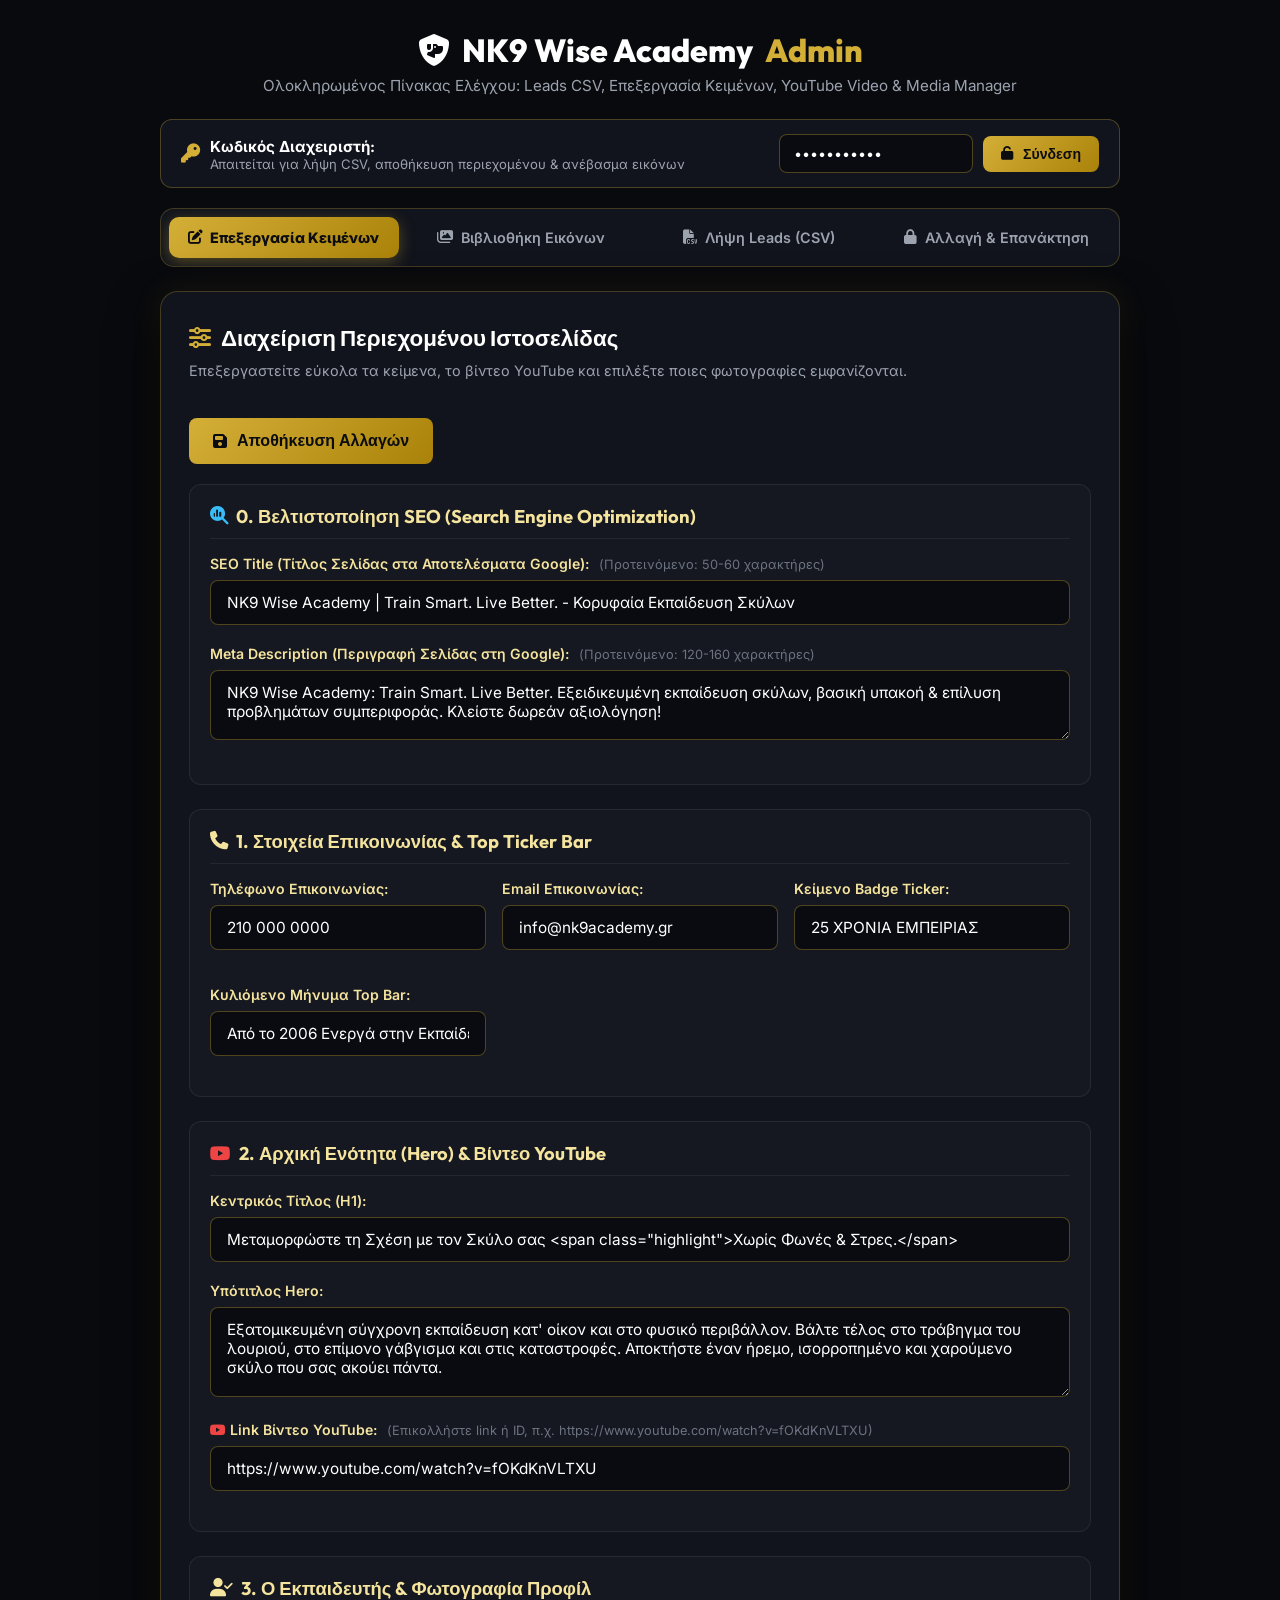
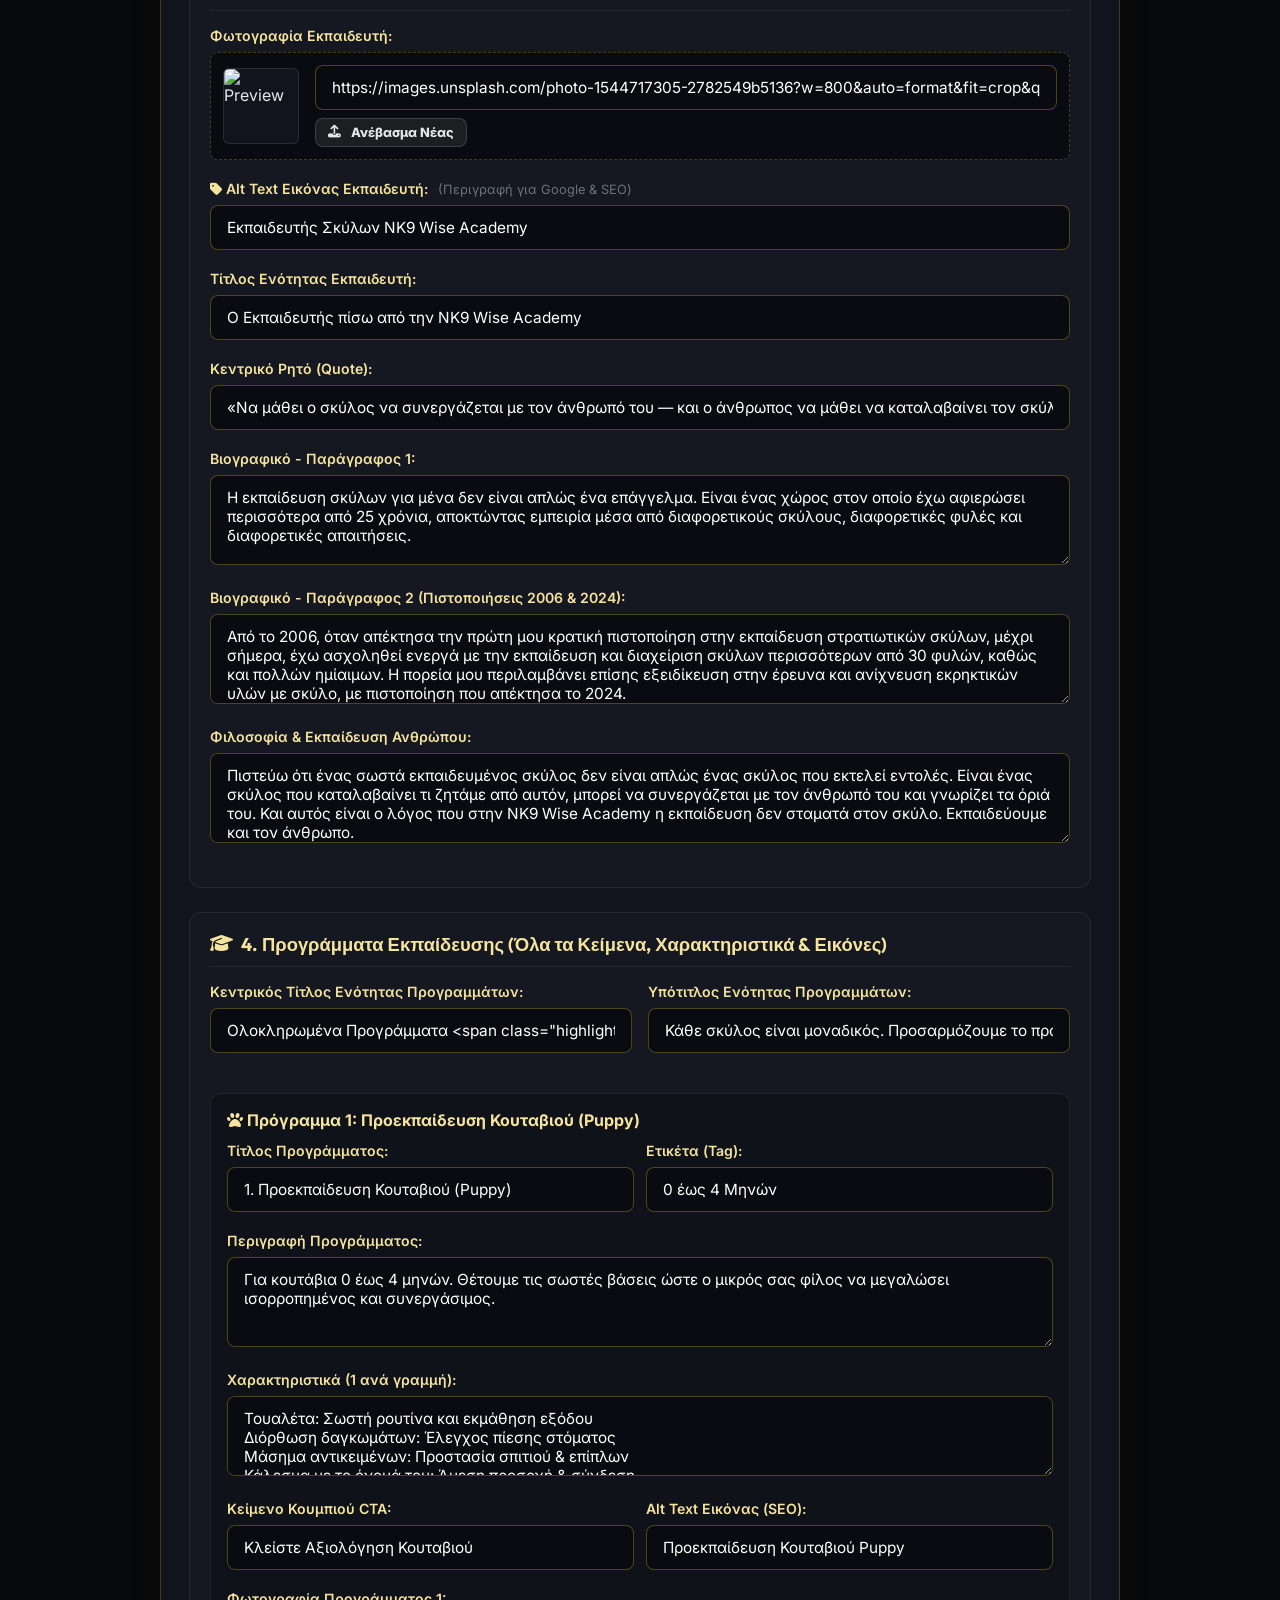
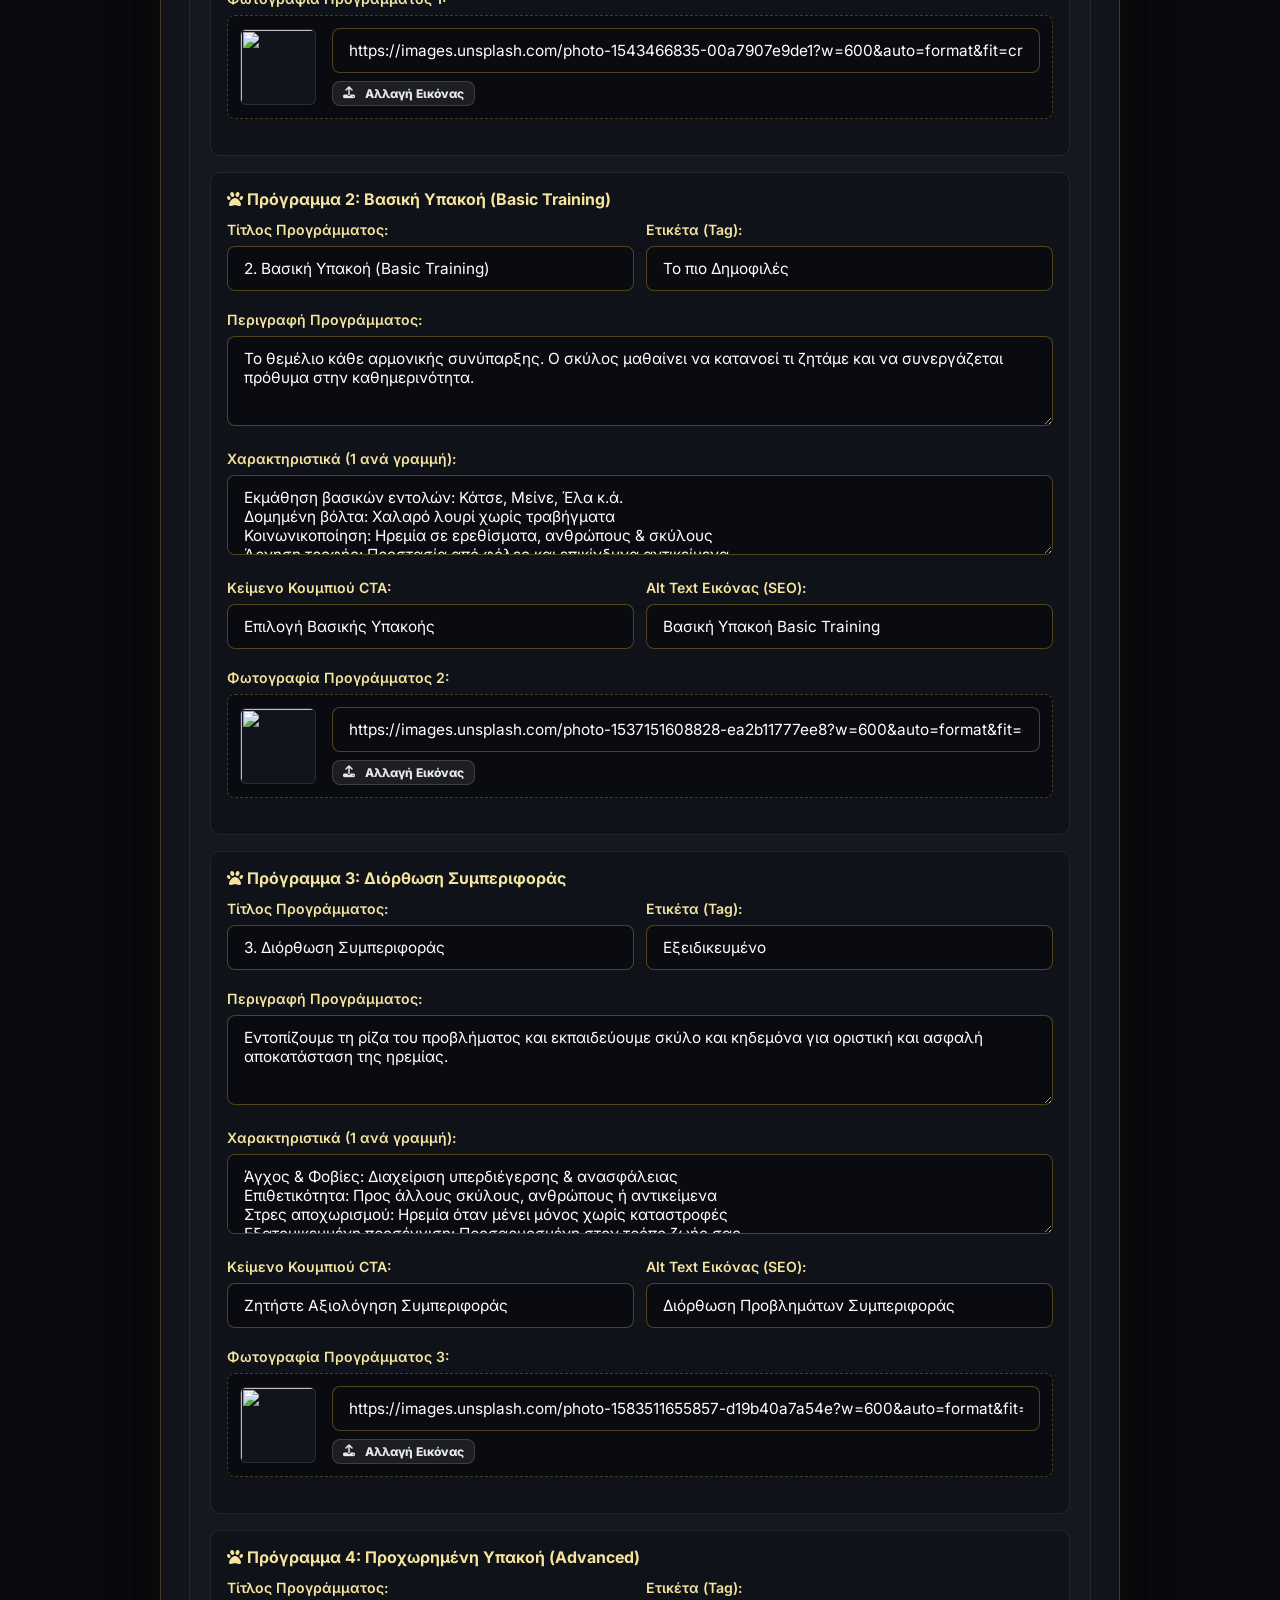
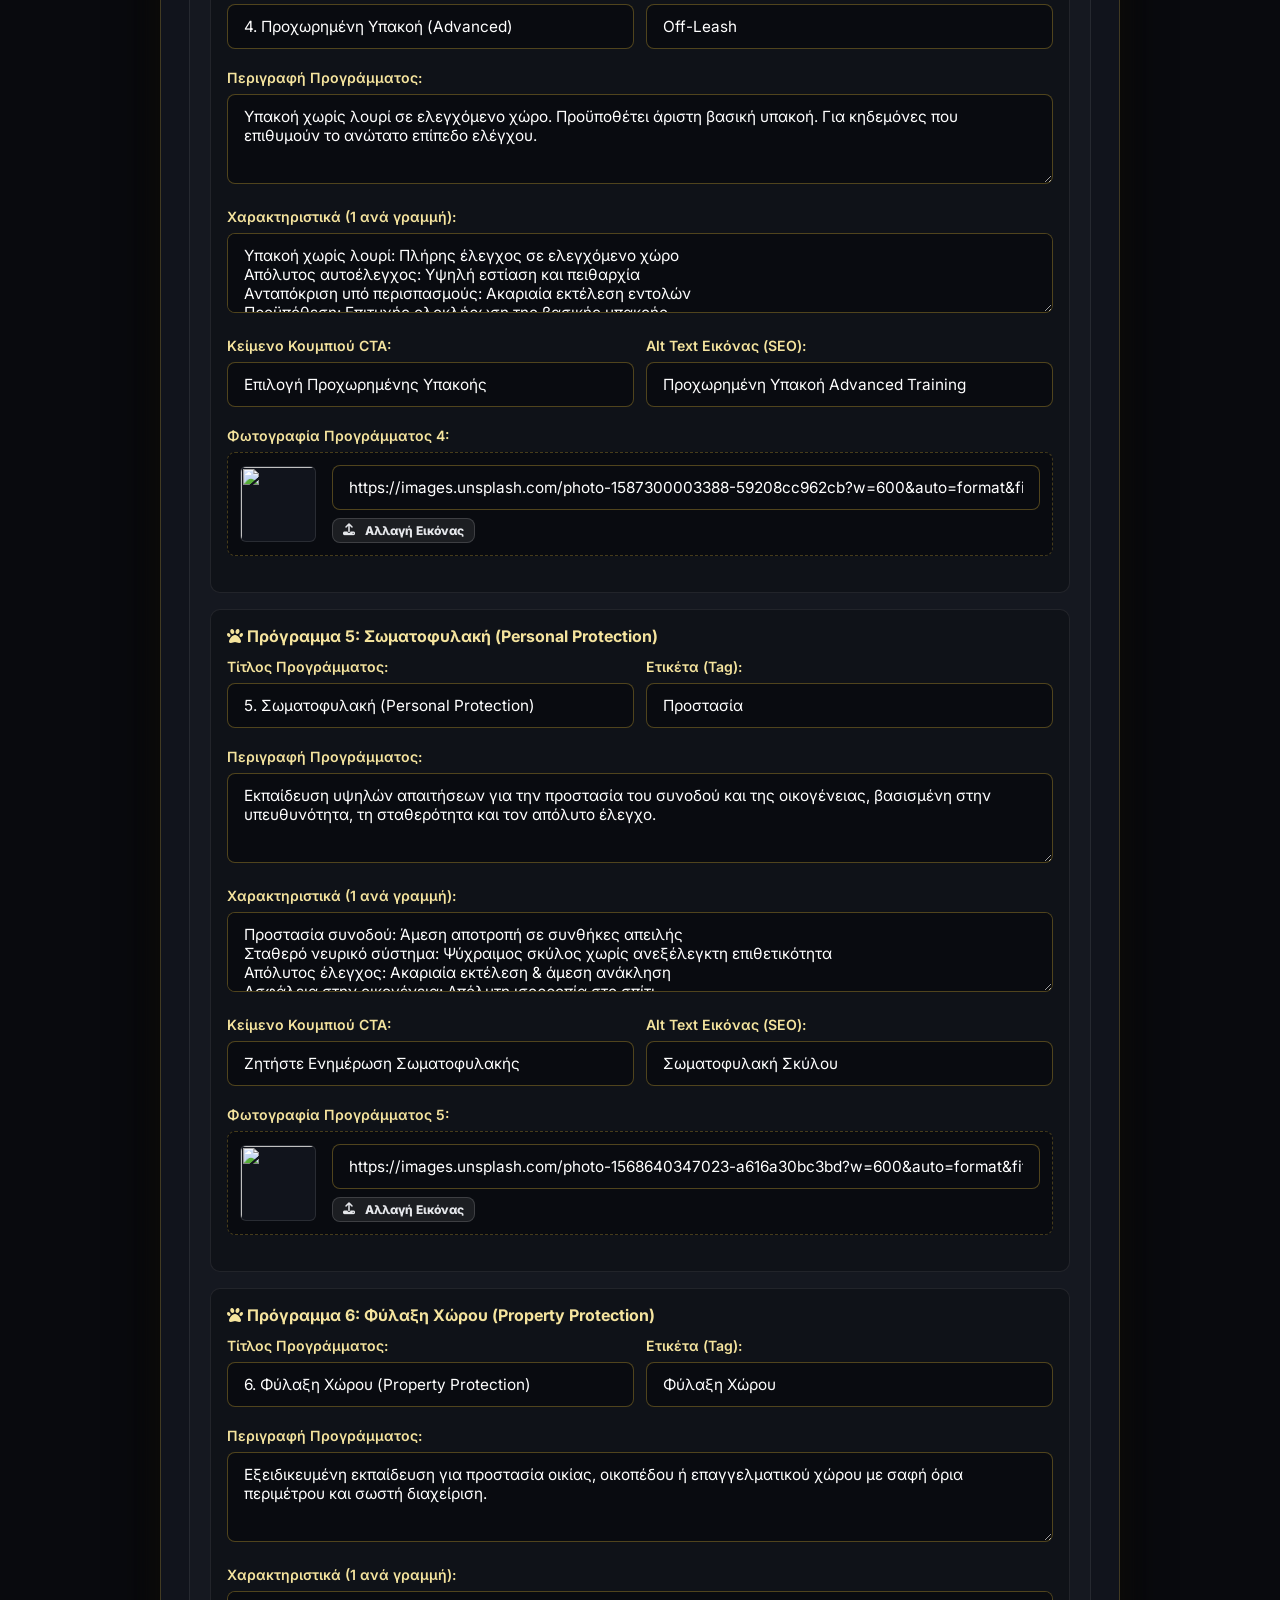
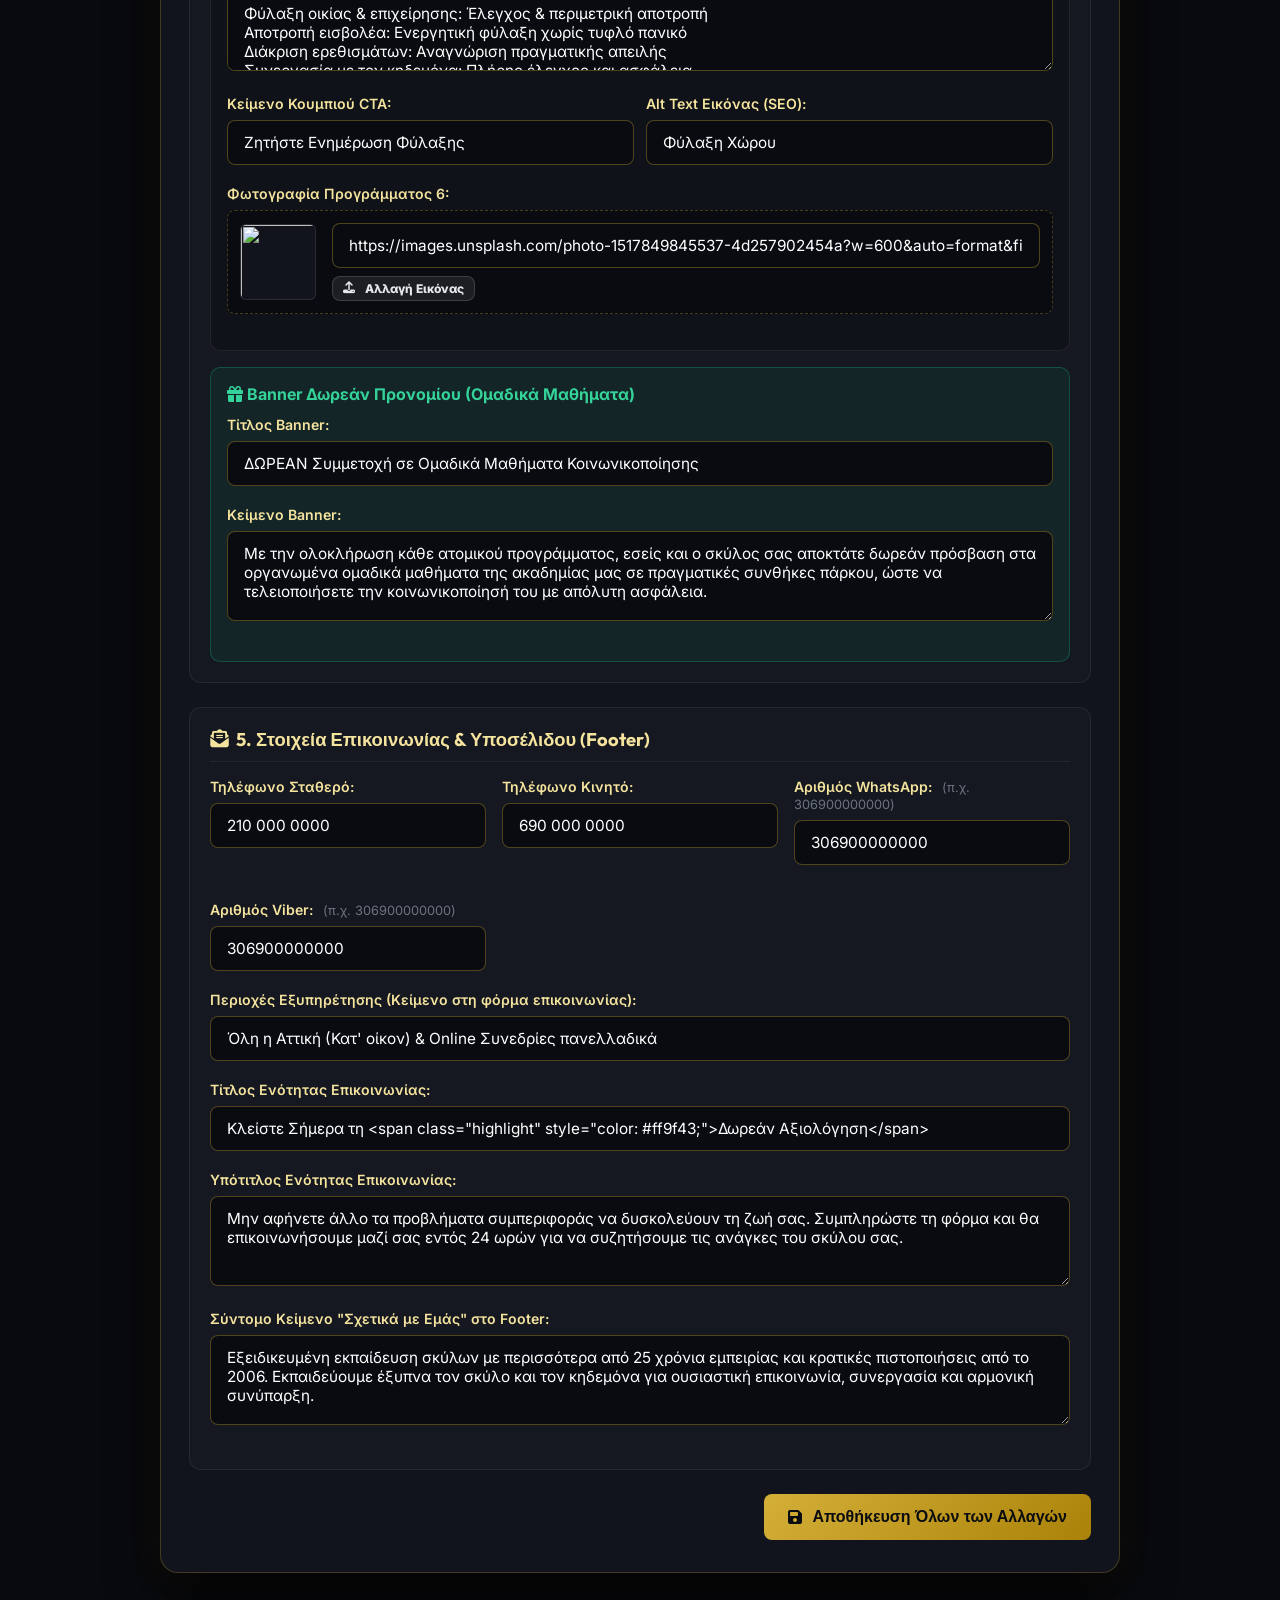
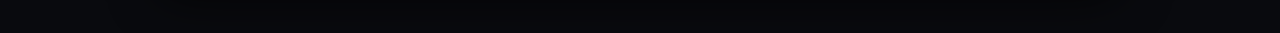
==== commit bda41787: "Add files via upload" ====
--- a/admin-leads.html
+++ b/admin-leads.html
@@ -523,100 +523,348 @@
             </div>
           </div>
 
-          <!-- 4. Φωτογραφίες Προγραμμάτων & Μεθόδου -->
+          <!-- 4. Προγράμματα Εκπαίδευσης (Κείμενα, Χαρακτηριστικά, Φωτογραφίες & Alt Text) -->
           <div class="sub-section-box">
-            <h3 class="sub-section-title"><i class="fa-solid fa-graduation-cap"></i> 4. Φωτογραφίες Προγραμμάτων Εκπαίδευσης & Alt Text</h3>
-            <div style="display: grid; grid-template-columns: repeat(auto-fit, minmax(280px, 1fr)); gap: 16px;">
-              <!-- Prog 1 -->
-              <div class="form-group">
-                <label>1. Προεκπαίδευση Κουταβιού (Puppy):</label>
+            <h3 class="sub-section-title"><i class="fa-solid fa-graduation-cap"></i> 4. Προγράμματα Εκπαίδευσης (Όλα τα Κείμενα, Χαρακτηριστικά & Εικόνες)</h3>
+            
+            <div style="display: grid; grid-template-columns: repeat(auto-fit, minmax(280px, 1fr)); gap: 16px; margin-bottom: 20px;">
+              <div class="form-group">
+                <label>Κεντρικός Τίτλος Ενότητας Προγραμμάτων:</label>
+                <input type="text" id="cnt_prog_header_title" value="Ολοκληρωμένα Προγράμματα <span class=&quot;highlight&quot;>Εκπαίδευσης Σκύλων</span>">
+              </div>
+              <div class="form-group">
+                <label>Υπότιτλος Ενότητας Προγραμμάτων:</label>
+                <input type="text" id="cnt_prog_header_desc" value="Κάθε σκύλος είναι μοναδικός. Προσαρμόζουμε το πρόγραμμα στον συγκεκριμένο σκύλο, στον άνθρωπό του και στον τρόπο ζωής τους.">
+              </div>
+            </div>
+
+            <!-- Program 1 -->
+            <div style="background: rgba(0,0,0,0.25); border: 1px solid rgba(255,255,255,0.08); border-radius: 10px; padding: 16px; margin-bottom: 16px;">
+              <h4 style="color: #f5e49e; margin-bottom: 12px; font-size: 1rem;"><i class="fa-solid fa-paw"></i> Πρόγραμμα 1: Προεκπαίδευση Κουταβιού (Puppy)</h4>
+              <div style="display: grid; grid-template-columns: repeat(auto-fit, minmax(240px, 1fr)); gap: 12px;">
+                <div class="form-group">
+                  <label>Τίτλος Προγράμματος:</label>
+                  <input type="text" id="cnt_prog1_title" value="1. Προεκπαίδευση Κουταβιού (Puppy)">
+                </div>
+                <div class="form-group">
+                  <label>Ετικέτα (Tag):</label>
+                  <input type="text" id="cnt_prog1_tag" value="0 έως 4 Μηνών">
+                </div>
+              </div>
+              <div class="form-group">
+                <label>Περιγραφή Προγράμματος:</label>
+                <textarea id="cnt_prog1_desc">Για κουτάβια 0 έως 4 μηνών. Θέτουμε τις σωστές βάσεις ώστε ο μικρός σας φίλος να μεγαλώσει ισορροπημένος και συνεργάσιμος.</textarea>
+              </div>
+              <div class="form-group">
+                <label>Χαρακτηριστικά (1 ανά γραμμή):</label>
+                <textarea id="cnt_prog1_features" style="min-height: 80px;">Τουαλέτα: Σωστή ρουτίνα και εκμάθηση εξόδου&#10;Διόρθωση δαγκωμάτων: Έλεγχος πίεσης στόματος&#10;Μάσημα αντικειμένων: Προστασία σπιτιού & επίπλων&#10;Κάλεσμα με το όνομά του: Άμεση προσοχή & σύνδεση</textarea>
+              </div>
+              <div style="display: grid; grid-template-columns: repeat(auto-fit, minmax(240px, 1fr)); gap: 12px;">
+                <div class="form-group">
+                  <label>Κείμενο Κουμπιού CTA:</label>
+                  <input type="text" id="cnt_prog1_btn" value="Κλείστε Αξιολόγηση Κουταβιού">
+                </div>
+                <div class="form-group">
+                  <label>Alt Text Εικόνας (SEO):</label>
+                  <input type="text" id="cnt_prog1_alt" value="Προεκπαίδευση Κουταβιού Puppy">
+                </div>
+              </div>
+              <div class="form-group">
+                <label>Φωτογραφία Προγράμματος 1:</label>
                 <div class="image-picker-wrap">
                   <img id="prev_prog1" src="https://images.unsplash.com/photo-1543466835-00a7907e9de1?w=600&auto=format&fit=crop&q=80" class="image-preview-thumb">
                   <div class="image-picker-controls">
                     <input type="text" id="cnt_prog1_img" value="https://images.unsplash.com/photo-1543466835-00a7907e9de1?w=600&auto=format&fit=crop&q=80" onchange="document.getElementById('prev_prog1').src=this.value;">
                     <label class="btn-action btn-secondary-action" style="padding: 4px 10px; font-size: 0.75rem; cursor: pointer; align-self: flex-start; margin: 0;">
-                      <i class="fa-solid fa-upload"></i> Αλλαγή
+                      <i class="fa-solid fa-upload"></i> Αλλαγή Εικόνας
                       <input type="file" accept="image/*" style="display: none;" onchange="uploadSingleImage(this, 'cnt_prog1_img', 'prev_prog1');">
                     </label>
                   </div>
                 </div>
-                <input type="text" id="cnt_prog1_alt" value="Προεκπαίδευση Κουταβιού Puppy" placeholder="Alt Text (περιγραφή SEO)..." style="margin-top: 6px; font-size: 0.82rem; padding: 8px 12px;">
-              </div>
-              <!-- Prog 2 -->
-              <div class="form-group">
-                <label>2. Βασική Υπακοή (Basic):</label>
+              </div>
+            </div>
+
+            <!-- Program 2 -->
+            <div style="background: rgba(0,0,0,0.25); border: 1px solid rgba(255,255,255,0.08); border-radius: 10px; padding: 16px; margin-bottom: 16px;">
+              <h4 style="color: #f5e49e; margin-bottom: 12px; font-size: 1rem;"><i class="fa-solid fa-paw"></i> Πρόγραμμα 2: Βασική Υπακοή (Basic Training)</h4>
+              <div style="display: grid; grid-template-columns: repeat(auto-fit, minmax(240px, 1fr)); gap: 12px;">
+                <div class="form-group">
+                  <label>Τίτλος Προγράμματος:</label>
+                  <input type="text" id="cnt_prog2_title" value="2. Βασική Υπακοή (Basic Training)">
+                </div>
+                <div class="form-group">
+                  <label>Ετικέτα (Tag):</label>
+                  <input type="text" id="cnt_prog2_tag" value="Το πιο Δημοφιλές">
+                </div>
+              </div>
+              <div class="form-group">
+                <label>Περιγραφή Προγράμματος:</label>
+                <textarea id="cnt_prog2_desc">Το θεμέλιο κάθε αρμονικής συνύπαρξης. Ο σκύλος μαθαίνει να κατανοεί τι ζητάμε και να συνεργάζεται πρόθυμα στην καθημερινότητα.</textarea>
+              </div>
+              <div class="form-group">
+                <label>Χαρακτηριστικά (1 ανά γραμμή):</label>
+                <textarea id="cnt_prog2_features" style="min-height: 80px;">Εκμάθηση βασικών εντολών: Κάτσε, Μείνε, Έλα κ.ά.&#10;Δομημένη βόλτα: Χαλαρό λουρί χωρίς τραβήγματα&#10;Κοινωνικοποίηση: Ηρεμία σε ερεθίσματα, ανθρώπους & σκύλους&#10;Άρνηση τροφής: Προστασία από φόλες και επικίνδυνα αντικείμενα</textarea>
+              </div>
+              <div style="display: grid; grid-template-columns: repeat(auto-fit, minmax(240px, 1fr)); gap: 12px;">
+                <div class="form-group">
+                  <label>Κείμενο Κουμπιού CTA:</label>
+                  <input type="text" id="cnt_prog2_btn" value="Επιλογή Βασικής Υπακοής">
+                </div>
+                <div class="form-group">
+                  <label>Alt Text Εικόνας (SEO):</label>
+                  <input type="text" id="cnt_prog2_alt" value="Βασική Υπακοή Basic Training">
+                </div>
+              </div>
+              <div class="form-group">
+                <label>Φωτογραφία Προγράμματος 2:</label>
                 <div class="image-picker-wrap">
                   <img id="prev_prog2" src="https://images.unsplash.com/photo-1537151608828-ea2b11777ee8?w=600&auto=format&fit=crop&q=80" class="image-preview-thumb">
                   <div class="image-picker-controls">
                     <input type="text" id="cnt_prog2_img" value="https://images.unsplash.com/photo-1537151608828-ea2b11777ee8?w=600&auto=format&fit=crop&q=80" onchange="document.getElementById('prev_prog2').src=this.value;">
                     <label class="btn-action btn-secondary-action" style="padding: 4px 10px; font-size: 0.75rem; cursor: pointer; align-self: flex-start; margin: 0;">
-                      <i class="fa-solid fa-upload"></i> Αλλαγή
+                      <i class="fa-solid fa-upload"></i> Αλλαγή Εικόνας
                       <input type="file" accept="image/*" style="display: none;" onchange="uploadSingleImage(this, 'cnt_prog2_img', 'prev_prog2');">
                     </label>
                   </div>
                 </div>
-                <input type="text" id="cnt_prog2_alt" value="Βασική Υπακοή Basic Training" placeholder="Alt Text (περιγραφή SEO)..." style="margin-top: 6px; font-size: 0.82rem; padding: 8px 12px;">
-              </div>
-              <!-- Prog 3 -->
-              <div class="form-group">
-                <label>3. Διόρθωση Συμπεριφοράς:</label>
+              </div>
+            </div>
+
+            <!-- Program 3 -->
+            <div style="background: rgba(0,0,0,0.25); border: 1px solid rgba(255,255,255,0.08); border-radius: 10px; padding: 16px; margin-bottom: 16px;">
+              <h4 style="color: #f5e49e; margin-bottom: 12px; font-size: 1rem;"><i class="fa-solid fa-paw"></i> Πρόγραμμα 3: Διόρθωση Συμπεριφοράς</h4>
+              <div style="display: grid; grid-template-columns: repeat(auto-fit, minmax(240px, 1fr)); gap: 12px;">
+                <div class="form-group">
+                  <label>Τίτλος Προγράμματος:</label>
+                  <input type="text" id="cnt_prog3_title" value="3. Διόρθωση Συμπεριφοράς">
+                </div>
+                <div class="form-group">
+                  <label>Ετικέτα (Tag):</label>
+                  <input type="text" id="cnt_prog3_tag" value="Εξειδικευμένο">
+                </div>
+              </div>
+              <div class="form-group">
+                <label>Περιγραφή Προγράμματος:</label>
+                <textarea id="cnt_prog3_desc">Εντοπίζουμε τη ρίζα του προβλήματος και εκπαιδεύουμε σκύλο και κηδεμόνα για οριστική και ασφαλή αποκατάσταση της ηρεμίας.</textarea>
+              </div>
+              <div class="form-group">
+                <label>Χαρακτηριστικά (1 ανά γραμμή):</label>
+                <textarea id="cnt_prog3_features" style="min-height: 80px;">Άγχος & Φοβίες: Διαχείριση υπερδιέγερσης & ανασφάλειας&#10;Επιθετικότητα: Προς άλλους σκύλους, ανθρώπους ή αντικείμενα&#10;Στρες αποχωρισμού: Ηρεμία όταν μένει μόνος χωρίς καταστροφές&#10;Εξατομικευμένη προσέγγιση: Προσαρμοσμένη στον τρόπο ζωής σας</textarea>
+              </div>
+              <div style="display: grid; grid-template-columns: repeat(auto-fit, minmax(240px, 1fr)); gap: 12px;">
+                <div class="form-group">
+                  <label>Κείμενο Κουμπιού CTA:</label>
+                  <input type="text" id="cnt_prog3_btn" value="Ζητήστε Αξιολόγηση Συμπεριφοράς">
+                </div>
+                <div class="form-group">
+                  <label>Alt Text Εικόνας (SEO):</label>
+                  <input type="text" id="cnt_prog3_alt" value="Διόρθωση Προβλημάτων Συμπεριφοράς">
+                </div>
+              </div>
+              <div class="form-group">
+                <label>Φωτογραφία Προγράμματος 3:</label>
                 <div class="image-picker-wrap">
                   <img id="prev_prog3" src="https://images.unsplash.com/photo-1583511655857-d19b40a7a54e?w=600&auto=format&fit=crop&q=80" class="image-preview-thumb">
                   <div class="image-picker-controls">
                     <input type="text" id="cnt_prog3_img" value="https://images.unsplash.com/photo-1583511655857-d19b40a7a54e?w=600&auto=format&fit=crop&q=80" onchange="document.getElementById('prev_prog3').src=this.value;">
                     <label class="btn-action btn-secondary-action" style="padding: 4px 10px; font-size: 0.75rem; cursor: pointer; align-self: flex-start; margin: 0;">
-                      <i class="fa-solid fa-upload"></i> Αλλαγή
+                      <i class="fa-solid fa-upload"></i> Αλλαγή Εικόνας
                       <input type="file" accept="image/*" style="display: none;" onchange="uploadSingleImage(this, 'cnt_prog3_img', 'prev_prog3');">
                     </label>
                   </div>
                 </div>
-                <input type="text" id="cnt_prog3_alt" value="Διόρθωση Προβλημάτων Συμπεριφοράς" placeholder="Alt Text (περιγραφή SEO)..." style="margin-top: 6px; font-size: 0.82rem; padding: 8px 12px;">
-              </div>
-              <!-- Prog 4 -->
-              <div class="form-group">
-                <label>4. Προχωρημένη Υπακοή (Advanced):</label>
+              </div>
+            </div>
+
+            <!-- Program 4 -->
+            <div style="background: rgba(0,0,0,0.25); border: 1px solid rgba(255,255,255,0.08); border-radius: 10px; padding: 16px; margin-bottom: 16px;">
+              <h4 style="color: #f5e49e; margin-bottom: 12px; font-size: 1rem;"><i class="fa-solid fa-paw"></i> Πρόγραμμα 4: Προχωρημένη Υπακοή (Advanced)</h4>
+              <div style="display: grid; grid-template-columns: repeat(auto-fit, minmax(240px, 1fr)); gap: 12px;">
+                <div class="form-group">
+                  <label>Τίτλος Προγράμματος:</label>
+                  <input type="text" id="cnt_prog4_title" value="4. Προχωρημένη Υπακοή (Advanced)">
+                </div>
+                <div class="form-group">
+                  <label>Ετικέτα (Tag):</label>
+                  <input type="text" id="cnt_prog4_tag" value="Off-Leash">
+                </div>
+              </div>
+              <div class="form-group">
+                <label>Περιγραφή Προγράμματος:</label>
+                <textarea id="cnt_prog4_desc">Υπακοή χωρίς λουρί σε ελεγχόμενο χώρο. Προϋποθέτει άριστη βασική υπακοή. Για κηδεμόνες που επιθυμούν το ανώτατο επίπεδο ελέγχου.</textarea>
+              </div>
+              <div class="form-group">
+                <label>Χαρακτηριστικά (1 ανά γραμμή):</label>
+                <textarea id="cnt_prog4_features" style="min-height: 80px;">Υπακοή χωρίς λουρί: Πλήρης έλεγχος σε ελεγχόμενο χώρο&#10;Απόλυτος αυτοέλεγχος: Υψηλή εστίαση και πειθαρχία&#10;Ανταπόκριση υπό περισπασμούς: Ακαριαία εκτέλεση εντολών&#10;Προϋπόθεση: Επιτυχής ολοκλήρωση της βασικής υπακοής</textarea>
+              </div>
+              <div style="display: grid; grid-template-columns: repeat(auto-fit, minmax(240px, 1fr)); gap: 12px;">
+                <div class="form-group">
+                  <label>Κείμενο Κουμπιού CTA:</label>
+                  <input type="text" id="cnt_prog4_btn" value="Επιλογή Προχωρημένης Υπακοής">
+                </div>
+                <div class="form-group">
+                  <label>Alt Text Εικόνας (SEO):</label>
+                  <input type="text" id="cnt_prog4_alt" value="Προχωρημένη Υπακοή Advanced Training">
+                </div>
+              </div>
+              <div class="form-group">
+                <label>Φωτογραφία Προγράμματος 4:</label>
                 <div class="image-picker-wrap">
                   <img id="prev_prog4" src="https://images.unsplash.com/photo-1587300003388-59208cc962cb?w=600&auto=format&fit=crop&q=80" class="image-preview-thumb">
                   <div class="image-picker-controls">
                     <input type="text" id="cnt_prog4_img" value="https://images.unsplash.com/photo-1587300003388-59208cc962cb?w=600&auto=format&fit=crop&q=80" onchange="document.getElementById('prev_prog4').src=this.value;">
                     <label class="btn-action btn-secondary-action" style="padding: 4px 10px; font-size: 0.75rem; cursor: pointer; align-self: flex-start; margin: 0;">
-                      <i class="fa-solid fa-upload"></i> Αλλαγή
+                      <i class="fa-solid fa-upload"></i> Αλλαγή Εικόνας
                       <input type="file" accept="image/*" style="display: none;" onchange="uploadSingleImage(this, 'cnt_prog4_img', 'prev_prog4');">
                     </label>
                   </div>
                 </div>
-                <input type="text" id="cnt_prog4_alt" value="Προχωρημένη Υπακοή Advanced Training" placeholder="Alt Text (περιγραφή SEO)..." style="margin-top: 6px; font-size: 0.82rem; padding: 8px 12px;">
-              </div>
-              <!-- Prog 5 -->
-              <div class="form-group">
-                <label>5. Σωματοφυλακή (Protection):</label>
+              </div>
+            </div>
+
+            <!-- Program 5 -->
+            <div style="background: rgba(0,0,0,0.25); border: 1px solid rgba(255,255,255,0.08); border-radius: 10px; padding: 16px; margin-bottom: 16px;">
+              <h4 style="color: #f5e49e; margin-bottom: 12px; font-size: 1rem;"><i class="fa-solid fa-paw"></i> Πρόγραμμα 5: Σωματοφυλακή (Personal Protection)</h4>
+              <div style="display: grid; grid-template-columns: repeat(auto-fit, minmax(240px, 1fr)); gap: 12px;">
+                <div class="form-group">
+                  <label>Τίτλος Προγράμματος:</label>
+                  <input type="text" id="cnt_prog5_title" value="5. Σωματοφυλακή (Personal Protection)">
+                </div>
+                <div class="form-group">
+                  <label>Ετικέτα (Tag):</label>
+                  <input type="text" id="cnt_prog5_tag" value="Προστασία">
+                </div>
+              </div>
+              <div class="form-group">
+                <label>Περιγραφή Προγράμματος:</label>
+                <textarea id="cnt_prog5_desc">Εκπαίδευση υψηλών απαιτήσεων για την προστασία του συνοδού και της οικογένειας, βασισμένη στην υπευθυνότητα, τη σταθερότητα και τον απόλυτο έλεγχο.</textarea>
+              </div>
+              <div class="form-group">
+                <label>Χαρακτηριστικά (1 ανά γραμμή):</label>
+                <textarea id="cnt_prog5_features" style="min-height: 80px;">Προστασία συνοδού: Άμεση αποτροπή σε συνθήκες απειλής&#10;Σταθερό νευρικό σύστημα: Ψύχραιμος σκύλος χωρίς ανεξέλεγκτη επιθετικότητα&#10;Απόλυτος έλεγχος: Ακαριαία εκτέλεση & άμεση ανάκληση&#10;Ασφάλεια στην οικογένεια: Απόλυτη ισορροπία στο σπίτι</textarea>
+              </div>
+              <div style="display: grid; grid-template-columns: repeat(auto-fit, minmax(240px, 1fr)); gap: 12px;">
+                <div class="form-group">
+                  <label>Κείμενο Κουμπιού CTA:</label>
+                  <input type="text" id="cnt_prog5_btn" value="Ζητήστε Ενημέρωση Σωματοφυλακής">
+                </div>
+                <div class="form-group">
+                  <label>Alt Text Εικόνας (SEO):</label>
+                  <input type="text" id="cnt_prog5_alt" value="Σωματοφυλακή Σκύλου">
+                </div>
+              </div>
+              <div class="form-group">
+                <label>Φωτογραφία Προγράμματος 5:</label>
                 <div class="image-picker-wrap">
                   <img id="prev_prog5" src="https://images.unsplash.com/photo-1568640347023-a616a30bc3bd?w=600&auto=format&fit=crop&q=80" class="image-preview-thumb">
                   <div class="image-picker-controls">
                     <input type="text" id="cnt_prog5_img" value="https://images.unsplash.com/photo-1568640347023-a616a30bc3bd?w=600&auto=format&fit=crop&q=80" onchange="document.getElementById('prev_prog5').src=this.value;">
                     <label class="btn-action btn-secondary-action" style="padding: 4px 10px; font-size: 0.75rem; cursor: pointer; align-self: flex-start; margin: 0;">
-                      <i class="fa-solid fa-upload"></i> Αλλαγή
+                      <i class="fa-solid fa-upload"></i> Αλλαγή Εικόνας
                       <input type="file" accept="image/*" style="display: none;" onchange="uploadSingleImage(this, 'cnt_prog5_img', 'prev_prog5');">
                     </label>
                   </div>
                 </div>
-                <input type="text" id="cnt_prog5_alt" value="Σωματοφυλακή Σκύλου" placeholder="Alt Text (περιγραφή SEO)..." style="margin-top: 6px; font-size: 0.82rem; padding: 8px 12px;">
-              </div>
-              <!-- Prog 6 -->
-              <div class="form-group">
-                <label>6. Φύλαξη Χώρου (Property):</label>
+              </div>
+            </div>
+
+            <!-- Program 6 -->
+            <div style="background: rgba(0,0,0,0.25); border: 1px solid rgba(255,255,255,0.08); border-radius: 10px; padding: 16px; margin-bottom: 16px;">
+              <h4 style="color: #f5e49e; margin-bottom: 12px; font-size: 1rem;"><i class="fa-solid fa-paw"></i> Πρόγραμμα 6: Φύλαξη Χώρου (Property Protection)</h4>
+              <div style="display: grid; grid-template-columns: repeat(auto-fit, minmax(240px, 1fr)); gap: 12px;">
+                <div class="form-group">
+                  <label>Τίτλος Προγράμματος:</label>
+                  <input type="text" id="cnt_prog6_title" value="6. Φύλαξη Χώρου (Property Protection)">
+                </div>
+                <div class="form-group">
+                  <label>Ετικέτα (Tag):</label>
+                  <input type="text" id="cnt_prog6_tag" value="Φύλαξη Χώρου">
+                </div>
+              </div>
+              <div class="form-group">
+                <label>Περιγραφή Προγράμματος:</label>
+                <textarea id="cnt_prog6_desc">Εξειδικευμένη εκπαίδευση για προστασία οικίας, οικοπέδου ή επαγγελματικού χώρου με σαφή όρια περιμέτρου και σωστή διαχείριση.</textarea>
+              </div>
+              <div class="form-group">
+                <label>Χαρακτηριστικά (1 ανά γραμμή):</label>
+                <textarea id="cnt_prog6_features" style="min-height: 80px;">Φύλαξη οικίας & επιχείρησης: Έλεγχος & περιμετρική αποτροπή&#10;Αποτροπή εισβολέα: Ενεργητική φύλαξη χωρίς τυφλό πανικό&#10;Διάκριση ερεθισμάτων: Αναγνώριση πραγματικής απειλής&#10;Συνεργασία με τον κηδεμόνα: Πλήρης έλεγχος και ασφάλεια</textarea>
+              </div>
+              <div style="display: grid; grid-template-columns: repeat(auto-fit, minmax(240px, 1fr)); gap: 12px;">
+                <div class="form-group">
+                  <label>Κείμενο Κουμπιού CTA:</label>
+                  <input type="text" id="cnt_prog6_btn" value="Ζητήστε Ενημέρωση Φύλαξης">
+                </div>
+                <div class="form-group">
+                  <label>Alt Text Εικόνας (SEO):</label>
+                  <input type="text" id="cnt_prog6_alt" value="Φύλαξη Χώρου">
+                </div>
+              </div>
+              <div class="form-group">
+                <label>Φωτογραφία Προγράμματος 6:</label>
                 <div class="image-picker-wrap">
                   <img id="prev_prog6" src="https://images.unsplash.com/photo-1517849845537-4d257902454a?w=600&auto=format&fit=crop&q=80" class="image-preview-thumb">
                   <div class="image-picker-controls">
                     <input type="text" id="cnt_prog6_img" value="https://images.unsplash.com/photo-1517849845537-4d257902454a?w=600&auto=format&fit=crop&q=80" onchange="document.getElementById('prev_prog6').src=this.value;">
                     <label class="btn-action btn-secondary-action" style="padding: 4px 10px; font-size: 0.75rem; cursor: pointer; align-self: flex-start; margin: 0;">
-                      <i class="fa-solid fa-upload"></i> Αλλαγή
+                      <i class="fa-solid fa-upload"></i> Αλλαγή Εικόνας
                       <input type="file" accept="image/*" style="display: none;" onchange="uploadSingleImage(this, 'cnt_prog6_img', 'prev_prog6');">
                     </label>
                   </div>
                 </div>
-                <input type="text" id="cnt_prog6_alt" value="Φύλαξη Χώρου" placeholder="Alt Text (περιγραφή SEO)..." style="margin-top: 6px; font-size: 0.82rem; padding: 8px 12px;">
-              </div>
+              </div>
+            </div>
+
+            <!-- Free Bonus Socialization Box -->
+            <div style="background: rgba(16, 185, 129, 0.08); border: 1px solid rgba(16, 185, 129, 0.3); border-radius: 10px; padding: 16px;">
+              <h4 style="color: #34d399; margin-bottom: 12px; font-size: 1rem;"><i class="fa-solid fa-gift"></i> Banner Δωρεάν Προνομίου (Ομαδικά Μαθήματα)</h4>
+              <div class="form-group">
+                <label>Τίτλος Banner:</label>
+                <input type="text" id="cnt_bonus_title" value="ΔΩΡΕΑΝ Συμμετοχή σε Ομαδικά Μαθήματα Κοινωνικοποίησης">
+              </div>
+              <div class="form-group">
+                <label>Κείμενο Banner:</label>
+                <textarea id="cnt_bonus_desc">Με την ολοκλήρωση κάθε ατομικού προγράμματος, εσείς και ο σκύλος σας αποκτάτε δωρεάν πρόσβαση στα οργανωμένα ομαδικά μαθήματα της ακαδημίας μας σε πραγματικές συνθήκες πάρκου, ώστε να τελειοποιήσετε την κοινωνικοποίησή του με απόλυτη ασφάλεια.</textarea>
+              </div>
+            </div>
+
+          </div>
+
+          <!-- 5. Στοιχεία Επικοινωνίας & Φόρμας -->
+          <div class="sub-section-box">
+            <h3 class="sub-section-title"><i class="fa-solid fa-envelope-open-text"></i> 5. Στοιχεία Επικοινωνίας & Υποσέλιδου (Footer)</h3>
+            <div style="display: grid; grid-template-columns: repeat(auto-fit, minmax(260px, 1fr)); gap: 16px;">
+              <div class="form-group">
+                <label>Τηλέφωνο Σταθερό:</label>
+                <input type="text" id="cnt_contact_phone" value="210 000 0000">
+              </div>
+              <div class="form-group">
+                <label>Τηλέφωνο Κινητό:</label>
+                <input type="text" id="cnt_contact_mobile" value="690 000 0000">
+              </div>
+              <div class="form-group">
+                <label>Αριθμός WhatsApp: <span class="hint">(π.χ. 306900000000)</span></label>
+                <input type="text" id="cnt_contact_wa" value="306900000000">
+              </div>
+              <div class="form-group">
+                <label>Αριθμός Viber: <span class="hint">(π.χ. 306900000000)</span></label>
+                <input type="text" id="cnt_contact_viber" value="306900000000">
+              </div>
+            </div>
+            <div class="form-group">
+              <label>Περιοχές Εξυπηρέτησης (Κείμενο στη φόρμα επικοινωνίας):</label>
+              <input type="text" id="cnt_contact_area" value="Όλη η Αττική (Κατ' οίκον) & Online Συνεδρίες πανελλαδικά">
+            </div>
+            <div class="form-group">
+              <label>Τίτλος Ενότητας Επικοινωνίας:</label>
+              <input type="text" id="cnt_contact_title" value="Κλείστε Σήμερα τη <span class=&quot;highlight&quot; style=&quot;color: #ff9f43;&quot;>Δωρεάν Αξιολόγηση</span>">
+            </div>
+            <div class="form-group">
+              <label>Υπότιτλος Ενότητας Επικοινωνίας:</label>
+              <textarea id="cnt_contact_desc">Μην αφήνετε άλλο τα προβλήματα συμπεριφοράς να δυσκολεύουν τη ζωή σας. Συμπληρώστε τη φόρμα και θα επικοινωνήσουμε μαζί σας εντός 24 ωρών για να συζητήσουμε τις ανάγκες του σκύλου σας.</textarea>
+            </div>
+            <div class="form-group">
+              <label>Σύντομο Κείμενο "Σχετικά με Εμάς" στο Footer:</label>
+              <textarea id="cnt_footer_about">Εξειδικευμένη εκπαίδευση σκύλων με περισσότερα από 25 χρόνια εμπειρίας και κρατικές πιστοποιήσεις από το 2006. Εκπαιδεύουμε έξυπνα τον σκύλο και τον κηδεμόνα για ουσιαστική επικοινωνία, συνεργασία και αρμονική συνύπαρξη.</textarea>
             </div>
           </div>
 
@@ -824,7 +1072,18 @@
           }
 
           if (c.programs) {
+            if (c.programs.header_title) document.getElementById('cnt_prog_header_title').value = c.programs.header_title;
+            if (c.programs.header_desc) document.getElementById('cnt_prog_header_desc').value = c.programs.header_desc;
+            if (c.programs.bonus_title) document.getElementById('cnt_bonus_title').value = c.programs.bonus_title;
+            if (c.programs.bonus_desc) document.getElementById('cnt_bonus_desc').value = c.programs.bonus_desc;
+
             ['prog1','prog2','prog3','prog4','prog5','prog6'].forEach(p => {
+              if (c.programs[p + '_title']) document.getElementById('cnt_' + p + '_title').value = c.programs[p + '_title'];
+              if (c.programs[p + '_tag']) document.getElementById('cnt_' + p + '_tag').value = c.programs[p + '_tag'];
+              if (c.programs[p + '_desc']) document.getElementById('cnt_' + p + '_desc').value = c.programs[p + '_desc'];
+              if (c.programs[p + '_features']) document.getElementById('cnt_' + p + '_features').value = c.programs[p + '_features'];
+              if (c.programs[p + '_btn']) document.getElementById('cnt_' + p + '_btn').value = c.programs[p + '_btn'];
+
               const imgKey = p + '_image';
               const altKey = p + '_alt';
               if (c.programs[imgKey]) {
@@ -838,6 +1097,23 @@
                 if (altInp) altInp.value = c.programs[altKey];
               }
             });
+          }
+
+          if (c.contact) {
+            if (c.contact.phone) {
+              document.getElementById('cnt_phone').value = c.contact.phone;
+              document.getElementById('cnt_contact_phone').value = c.contact.phone;
+            }
+            if (c.contact.mobile) document.getElementById('cnt_contact_mobile').value = c.contact.mobile;
+            if (c.contact.whatsapp) document.getElementById('cnt_contact_wa').value = c.contact.whatsapp;
+            if (c.contact.viber) document.getElementById('cnt_contact_viber').value = c.contact.viber;
+            if (c.contact.area) document.getElementById('cnt_contact_area').value = c.contact.area;
+            if (c.contact.title) document.getElementById('cnt_contact_title').value = c.contact.title;
+            if (c.contact.desc) document.getElementById('cnt_contact_desc').value = c.contact.desc;
+          }
+
+          if (c.footer && c.footer.about) {
+            document.getElementById('cnt_footer_about').value = c.footer.about;
           }
         }
       } catch (e) {
@@ -881,23 +1157,71 @@
           motto: "🐾 «Εκπαιδεύσου έξυπνα — Ζήσε καλύτερα!!!!!»"
         },
         programs: {
+          header_title: document.getElementById('cnt_prog_header_title').value,
+          header_desc: document.getElementById('cnt_prog_header_desc').value,
+          bonus_title: document.getElementById('cnt_bonus_title').value,
+          bonus_desc: document.getElementById('cnt_bonus_desc').value,
+
+          prog1_title: document.getElementById('cnt_prog1_title').value,
+          prog1_tag: document.getElementById('cnt_prog1_tag').value,
+          prog1_desc: document.getElementById('cnt_prog1_desc').value,
+          prog1_features: document.getElementById('cnt_prog1_features').value,
+          prog1_btn: document.getElementById('cnt_prog1_btn').value,
           prog1_image: document.getElementById('cnt_prog1_img').value,
           prog1_alt: document.getElementById('cnt_prog1_alt').value,
+
+          prog2_title: document.getElementById('cnt_prog2_title').value,
+          prog2_tag: document.getElementById('cnt_prog2_tag').value,
+          prog2_desc: document.getElementById('cnt_prog2_desc').value,
+          prog2_features: document.getElementById('cnt_prog2_features').value,
+          prog2_btn: document.getElementById('cnt_prog2_btn').value,
           prog2_image: document.getElementById('cnt_prog2_img').value,
           prog2_alt: document.getElementById('cnt_prog2_alt').value,
+
+          prog3_title: document.getElementById('cnt_prog3_title').value,
+          prog3_tag: document.getElementById('cnt_prog3_tag').value,
+          prog3_desc: document.getElementById('cnt_prog3_desc').value,
+          prog3_features: document.getElementById('cnt_prog3_features').value,
+          prog3_btn: document.getElementById('cnt_prog3_btn').value,
           prog3_image: document.getElementById('cnt_prog3_img').value,
           prog3_alt: document.getElementById('cnt_prog3_alt').value,
+
+          prog4_title: document.getElementById('cnt_prog4_title').value,
+          prog4_tag: document.getElementById('cnt_prog4_tag').value,
+          prog4_desc: document.getElementById('cnt_prog4_desc').value,
+          prog4_features: document.getElementById('cnt_prog4_features').value,
+          prog4_btn: document.getElementById('cnt_prog4_btn').value,
           prog4_image: document.getElementById('cnt_prog4_img').value,
           prog4_alt: document.getElementById('cnt_prog4_alt').value,
+
+          prog5_title: document.getElementById('cnt_prog5_title').value,
+          prog5_tag: document.getElementById('cnt_prog5_tag').value,
+          prog5_desc: document.getElementById('cnt_prog5_desc').value,
+          prog5_features: document.getElementById('cnt_prog5_features').value,
+          prog5_btn: document.getElementById('cnt_prog5_btn').value,
           prog5_image: document.getElementById('cnt_prog5_img').value,
           prog5_alt: document.getElementById('cnt_prog5_alt').value,
+
+          prog6_title: document.getElementById('cnt_prog6_title').value,
+          prog6_tag: document.getElementById('cnt_prog6_tag').value,
+          prog6_desc: document.getElementById('cnt_prog6_desc').value,
+          prog6_features: document.getElementById('cnt_prog6_features').value,
+          prog6_btn: document.getElementById('cnt_prog6_btn').value,
           prog6_image: document.getElementById('cnt_prog6_img').value,
           prog6_alt: document.getElementById('cnt_prog6_alt').value
         },
         contact: {
-          phone: document.getElementById('cnt_phone').value,
+          title: document.getElementById('cnt_contact_title').value,
+          desc: document.getElementById('cnt_contact_desc').value,
+          phone: document.getElementById('cnt_contact_phone').value || document.getElementById('cnt_phone').value,
+          mobile: document.getElementById('cnt_contact_mobile').value,
           email: document.getElementById('cnt_email').value,
-          area: "Αττική & Online Πανελλαδικά"
+          whatsapp: document.getElementById('cnt_contact_wa').value,
+          viber: document.getElementById('cnt_contact_viber').value,
+          area: document.getElementById('cnt_contact_area').value
+        },
+        footer: {
+          about: document.getElementById('cnt_footer_about').value
         }
       };
 
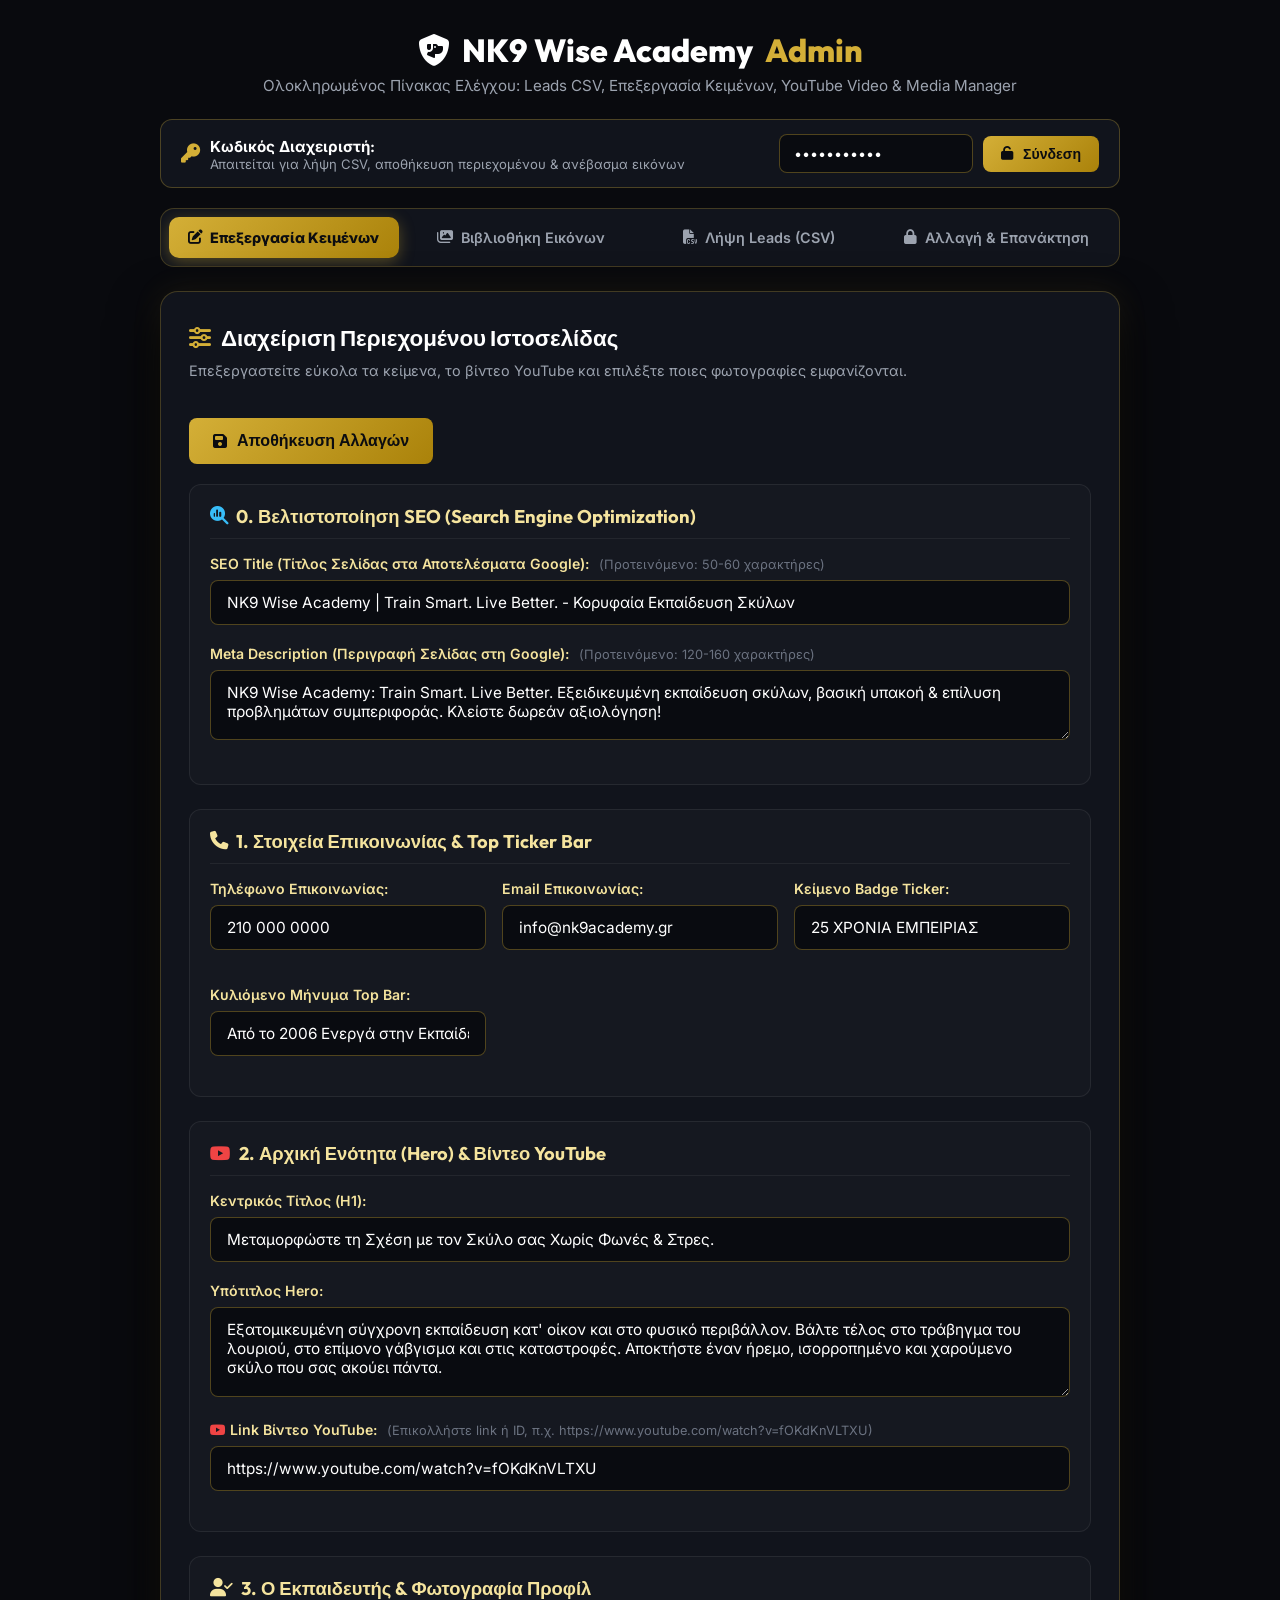
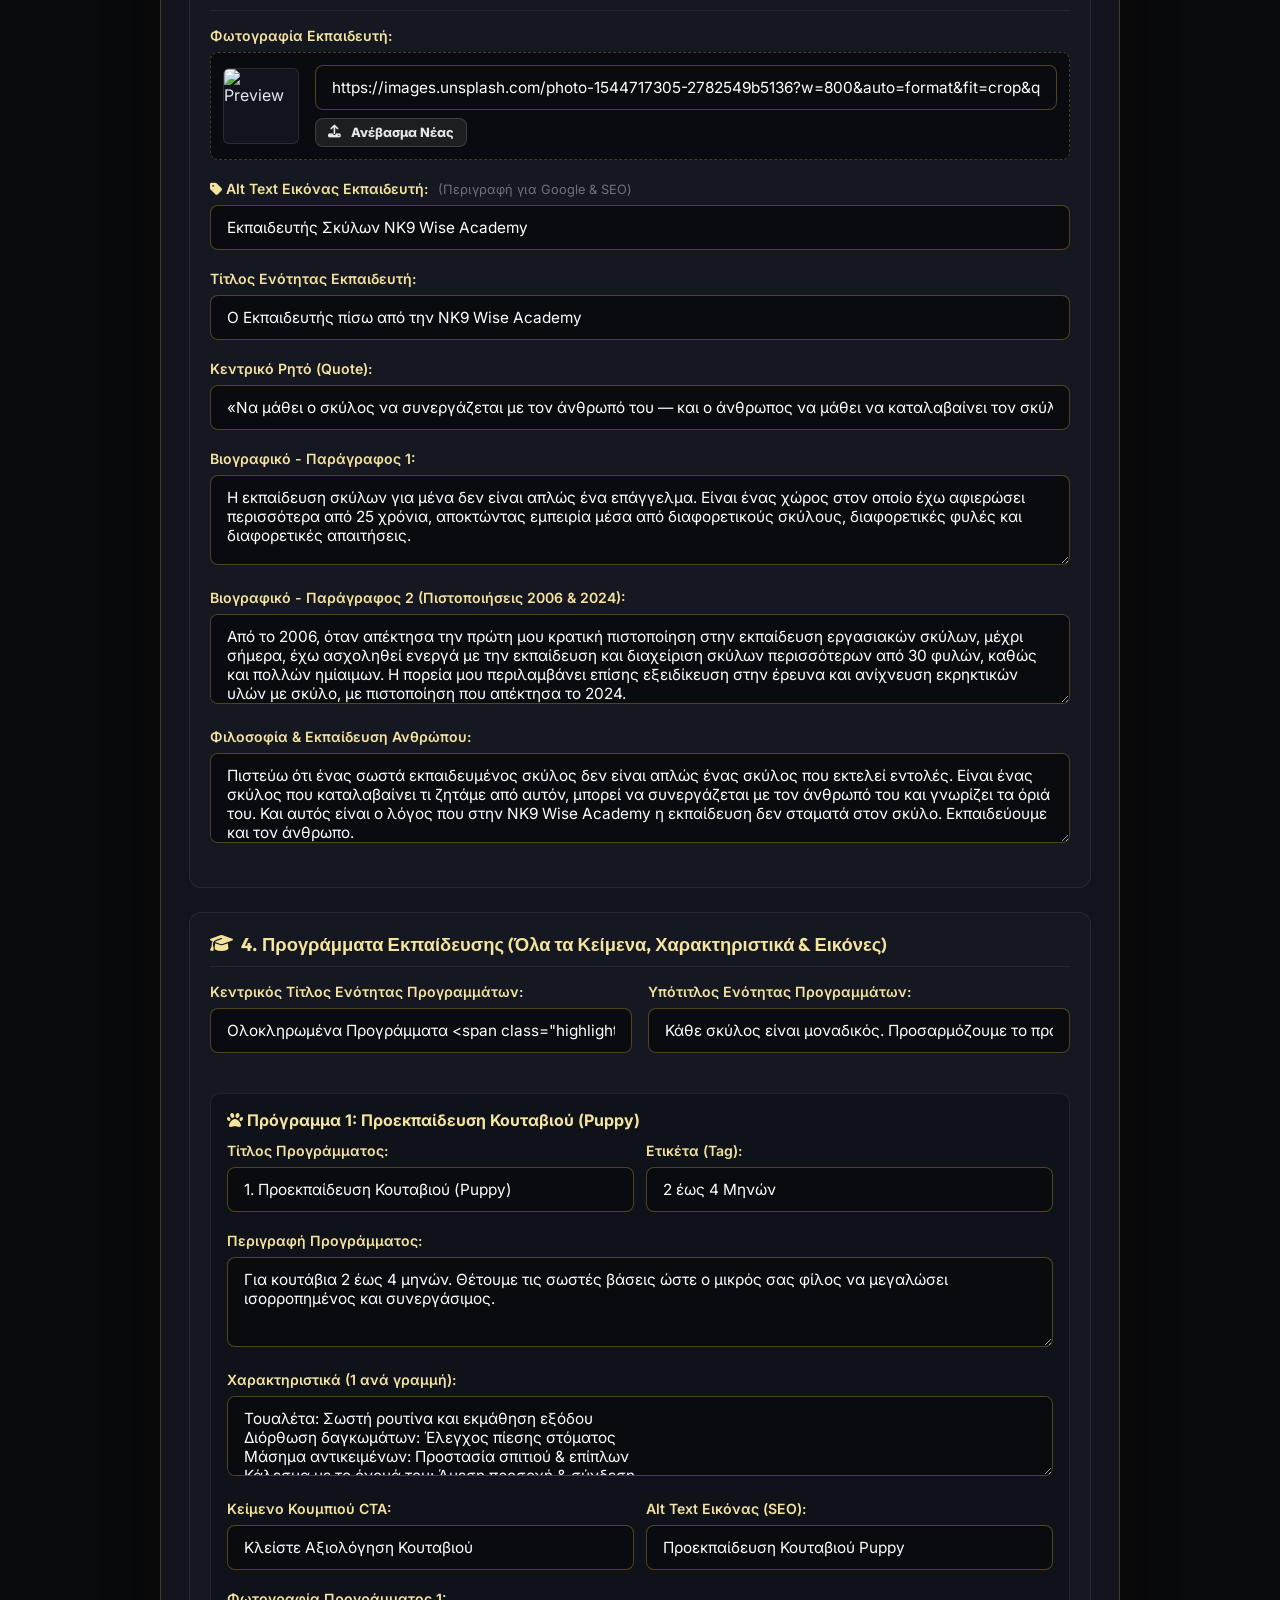
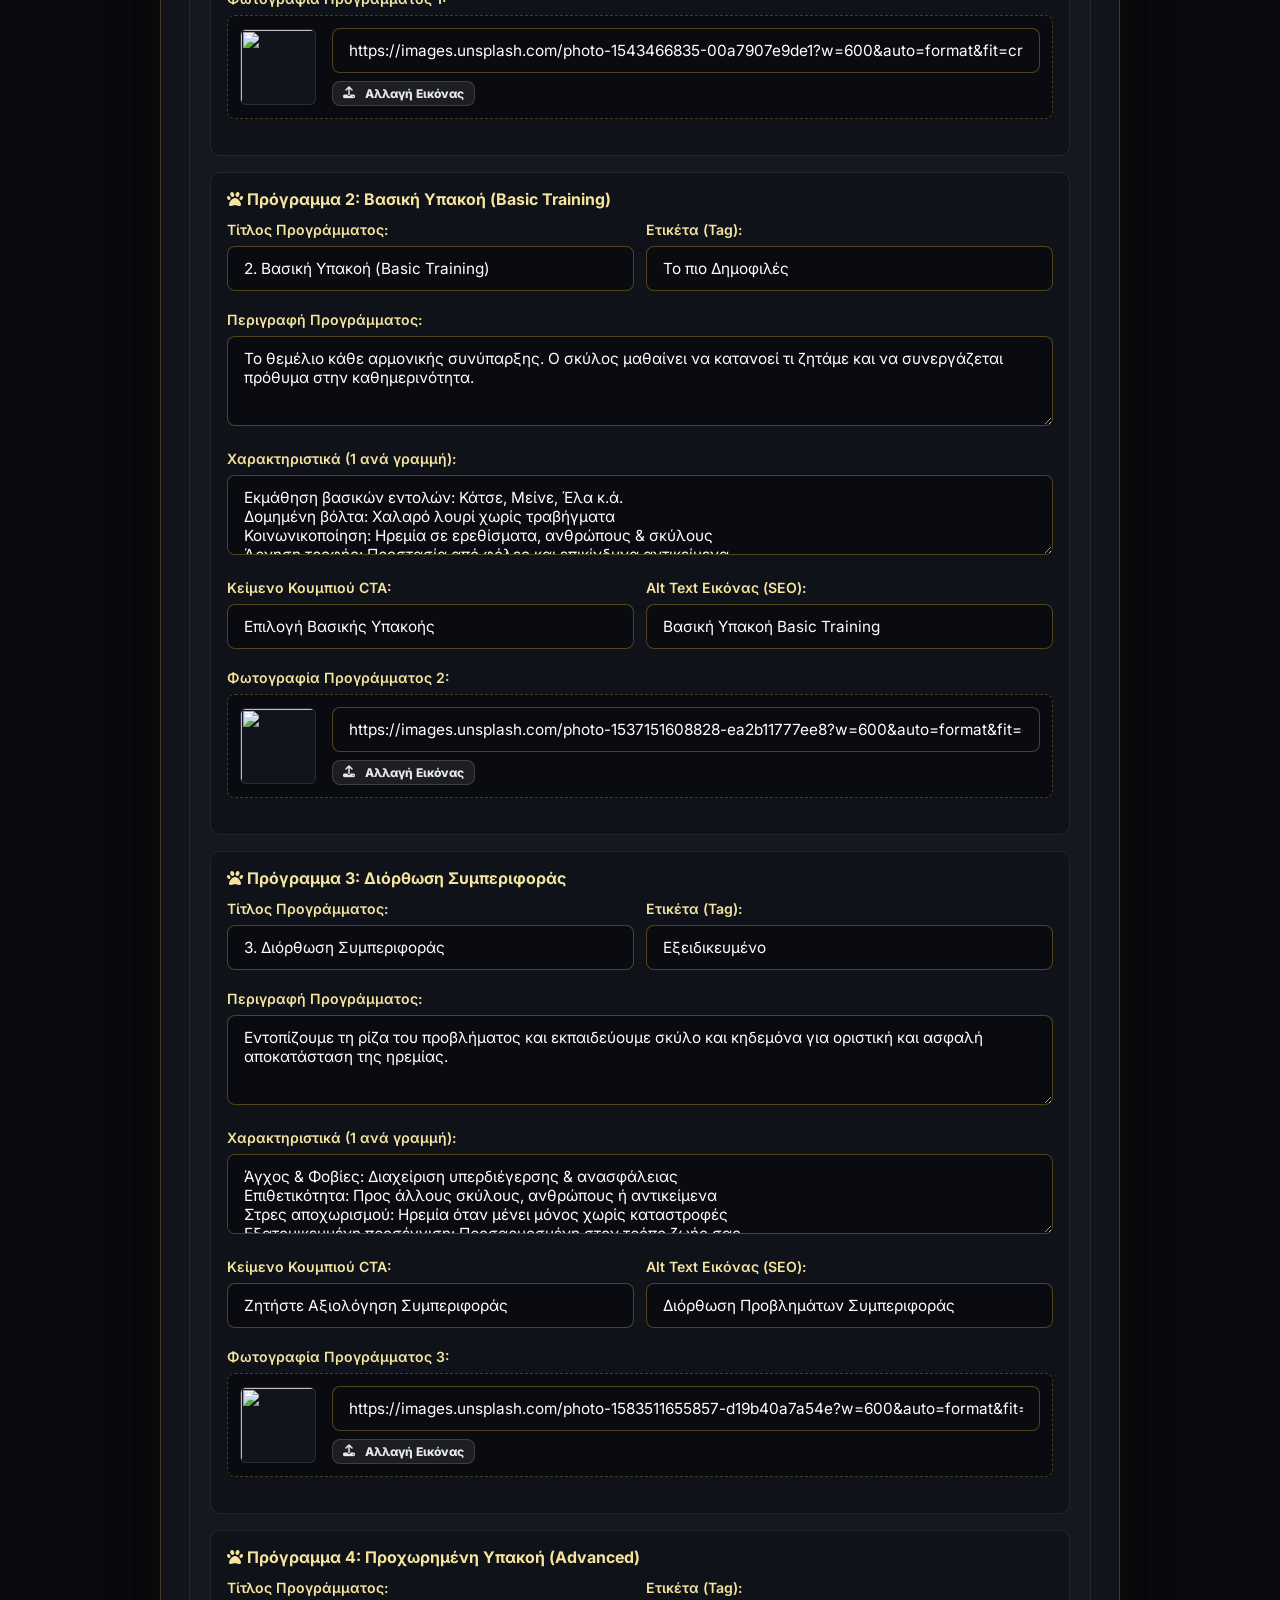
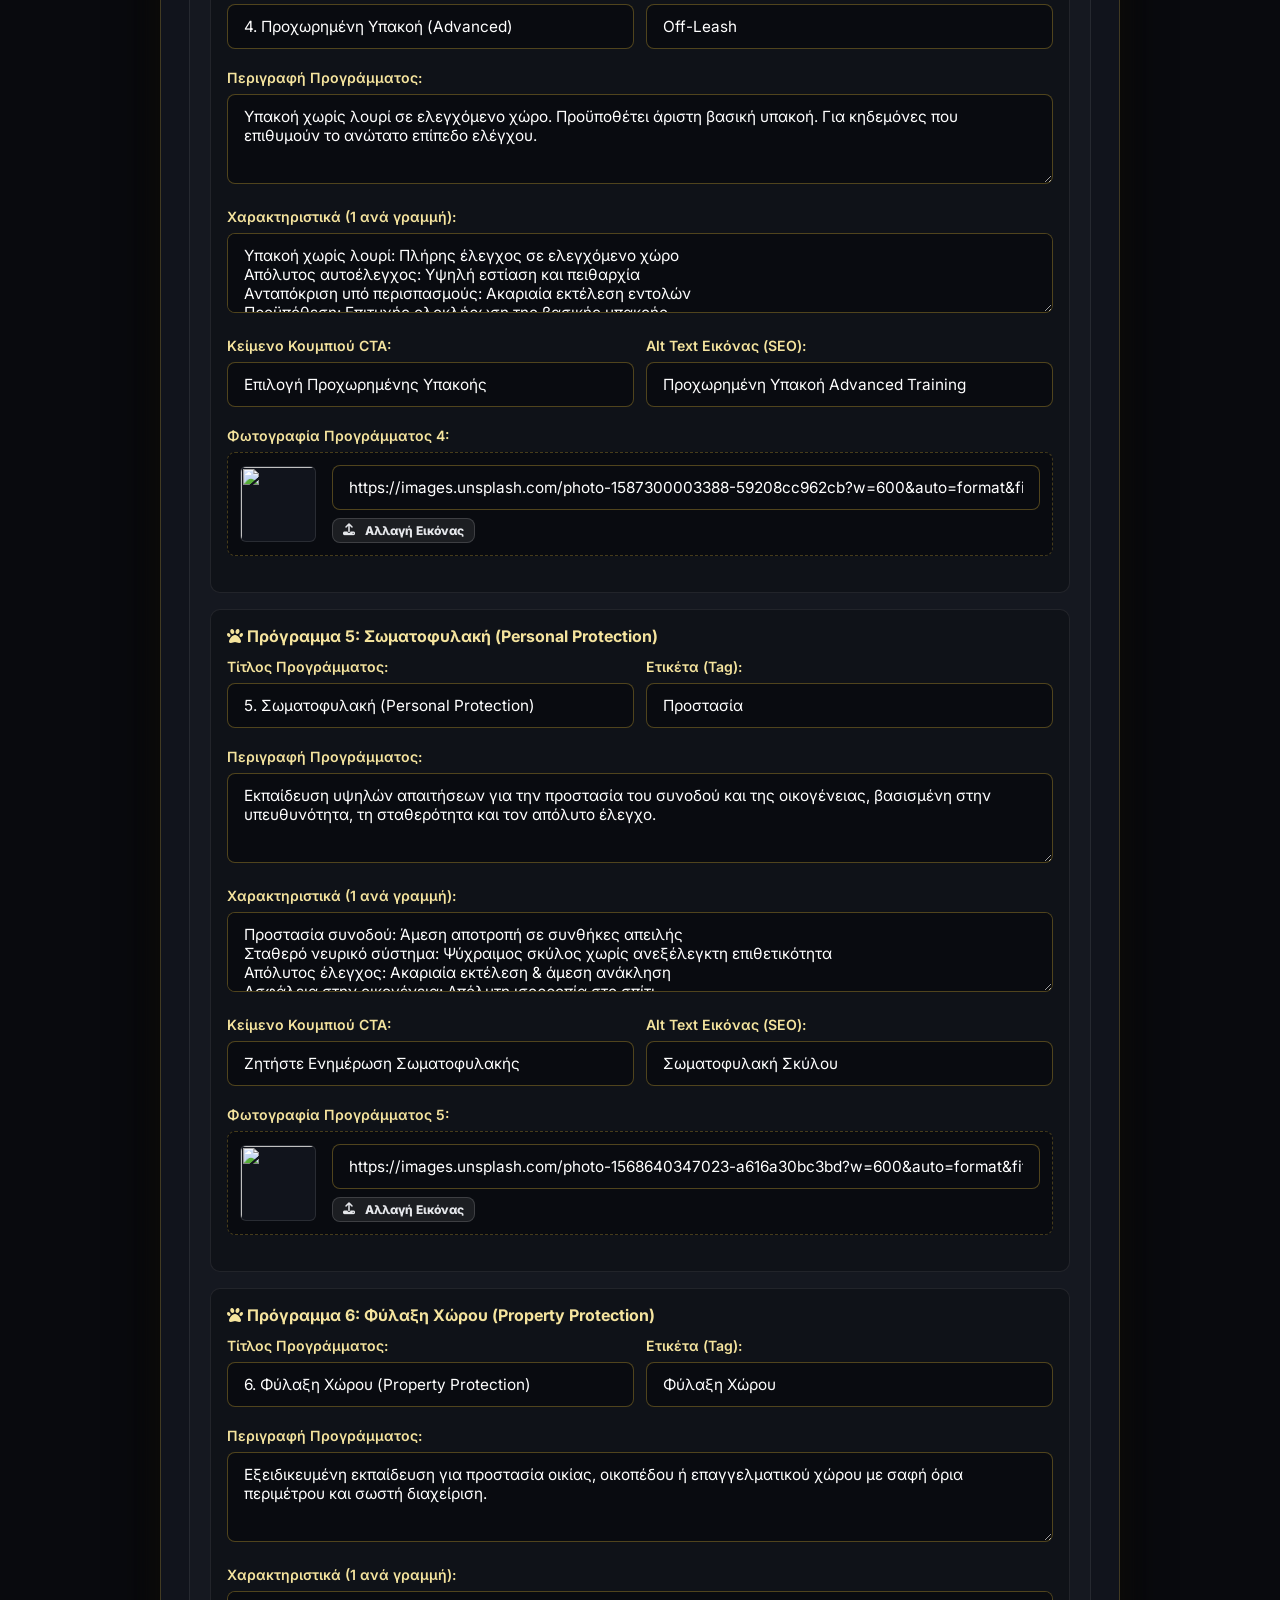
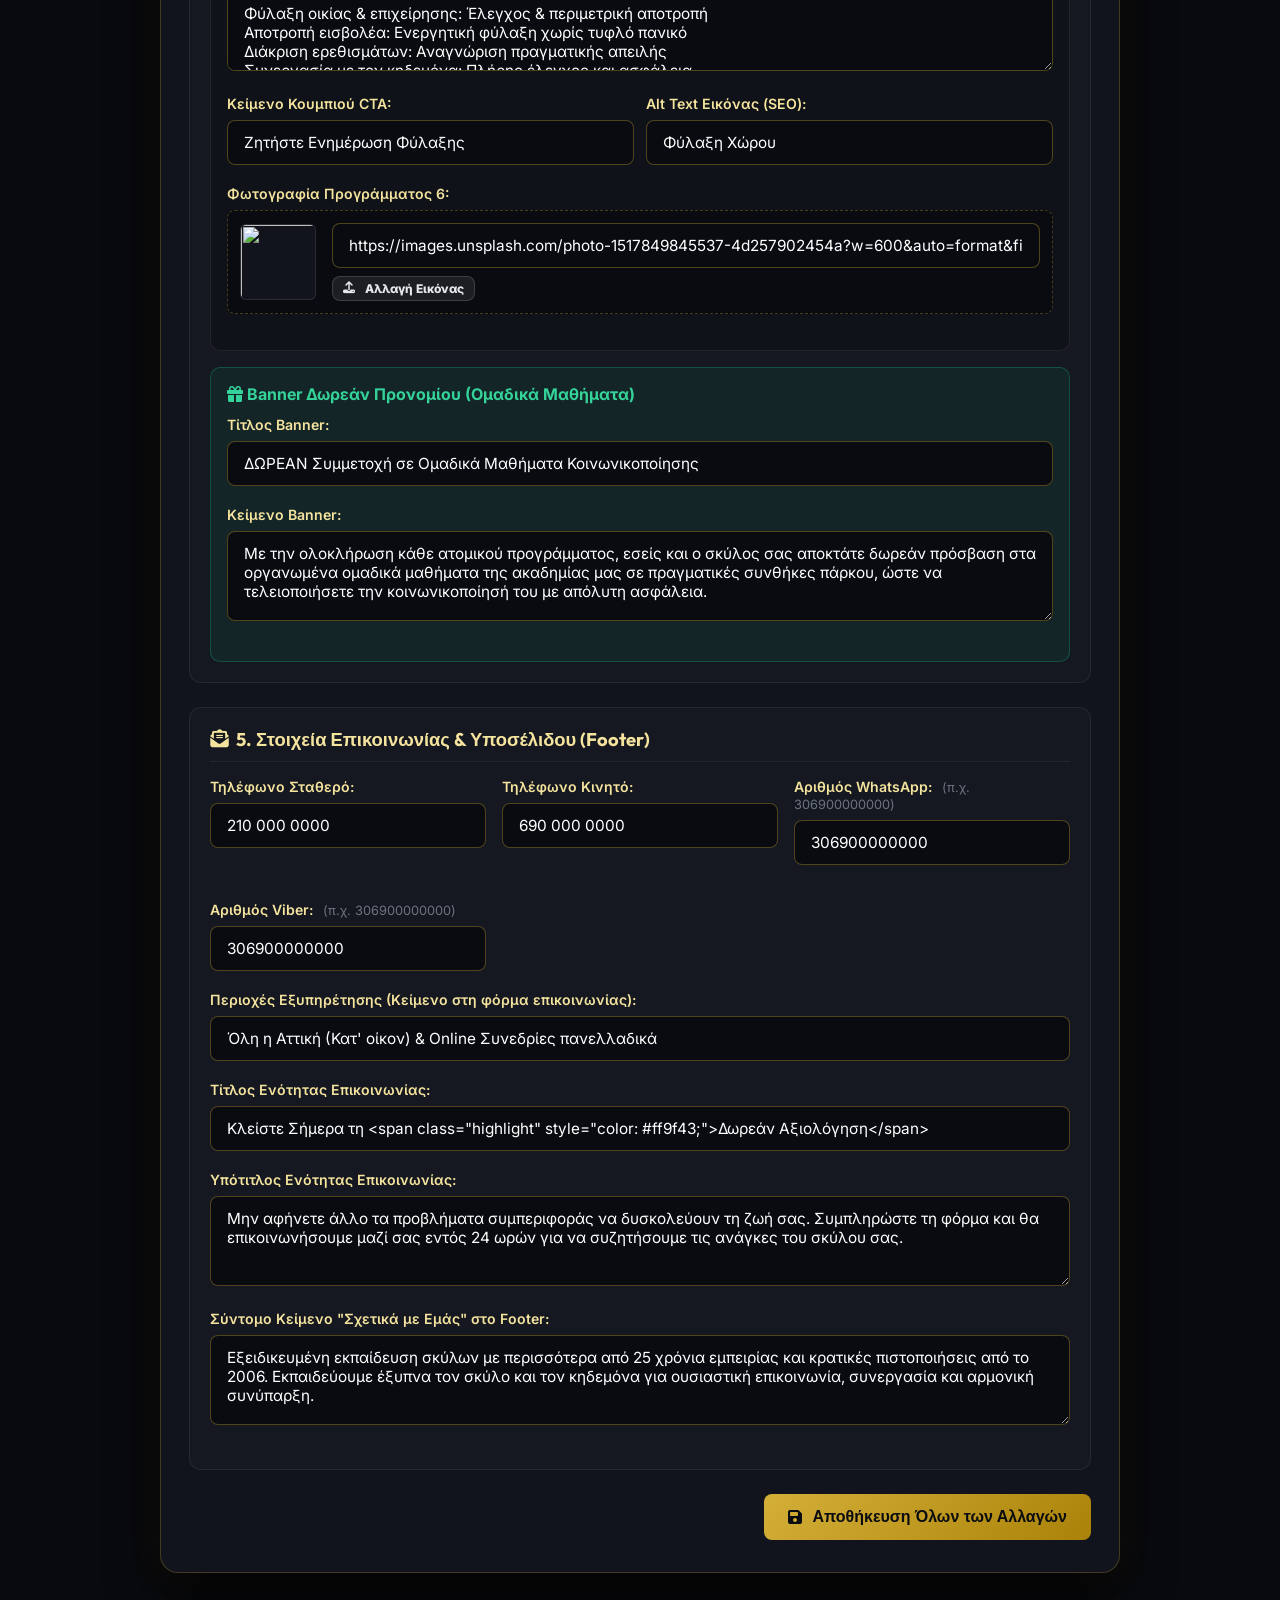
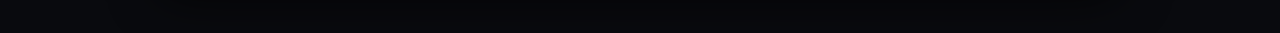
==== commit 9e5cb9f0: "Add files via upload" ====
--- a/admin-leads.html
+++ b/admin-leads.html
@@ -515,7 +515,7 @@
             </div>
             <div class="form-group">
               <label>Βιογραφικό - Παράγραφος 2 (Πιστοποιήσεις 2006 & 2024):</label>
-              <textarea id="cnt_trainer_bio2">Από το 2006, όταν απέκτησα την πρώτη μου κρατική πιστοποίηση στην εκπαίδευση στρατιωτικών σκύλων, μέχρι σήμερα, έχω ασχοληθεί ενεργά με την εκπαίδευση και διαχείριση σκύλων περισσότερων από 30 φυλών, καθώς και πολλών ημίαιμων. Η πορεία μου περιλαμβάνει επίσης εξειδίκευση στην έρευνα και ανίχνευση εκρηκτικών υλών με σκύλο, με πιστοποίηση που απέκτησα το 2024.</textarea>
+              <textarea id="cnt_trainer_bio2">Από το 2006, όταν απέκτησα την πρώτη μου κρατική πιστοποίηση στην εκπαίδευση εργασιακών σκύλων, μέχρι σήμερα, έχω ασχοληθεί ενεργά με την εκπαίδευση και διαχείριση σκύλων περισσότερων από 30 φυλών, καθώς και πολλών ημίαιμων. Η πορεία μου περιλαμβάνει επίσης εξειδίκευση στην έρευνα και ανίχνευση εκρηκτικών υλών με σκύλο, με πιστοποίηση που απέκτησα το 2024.</textarea>
             </div>
             <div class="form-group">
               <label>Φιλοσοφία & Εκπαίδευση Ανθρώπου:</label>
@@ -548,12 +548,12 @@
                 </div>
                 <div class="form-group">
                   <label>Ετικέτα (Tag):</label>
-                  <input type="text" id="cnt_prog1_tag" value="0 έως 4 Μηνών">
+                  <input type="text" id="cnt_prog1_tag" value="2 έως 4 Μηνών">
                 </div>
               </div>
               <div class="form-group">
                 <label>Περιγραφή Προγράμματος:</label>
-                <textarea id="cnt_prog1_desc">Για κουτάβια 0 έως 4 μηνών. Θέτουμε τις σωστές βάσεις ώστε ο μικρός σας φίλος να μεγαλώσει ισορροπημένος και συνεργάσιμος.</textarea>
+                <textarea id="cnt_prog1_desc">Για κουτάβια 2 έως 4 μηνών. Θέτουμε τις σωστές βάσεις ώστε ο μικρός σας φίλος να μεγαλώσει ισορροπημένος και συνεργάσιμος.</textarea>
               </div>
               <div class="form-group">
                 <label>Χαρακτηριστικά (1 ανά γραμμή):</label>
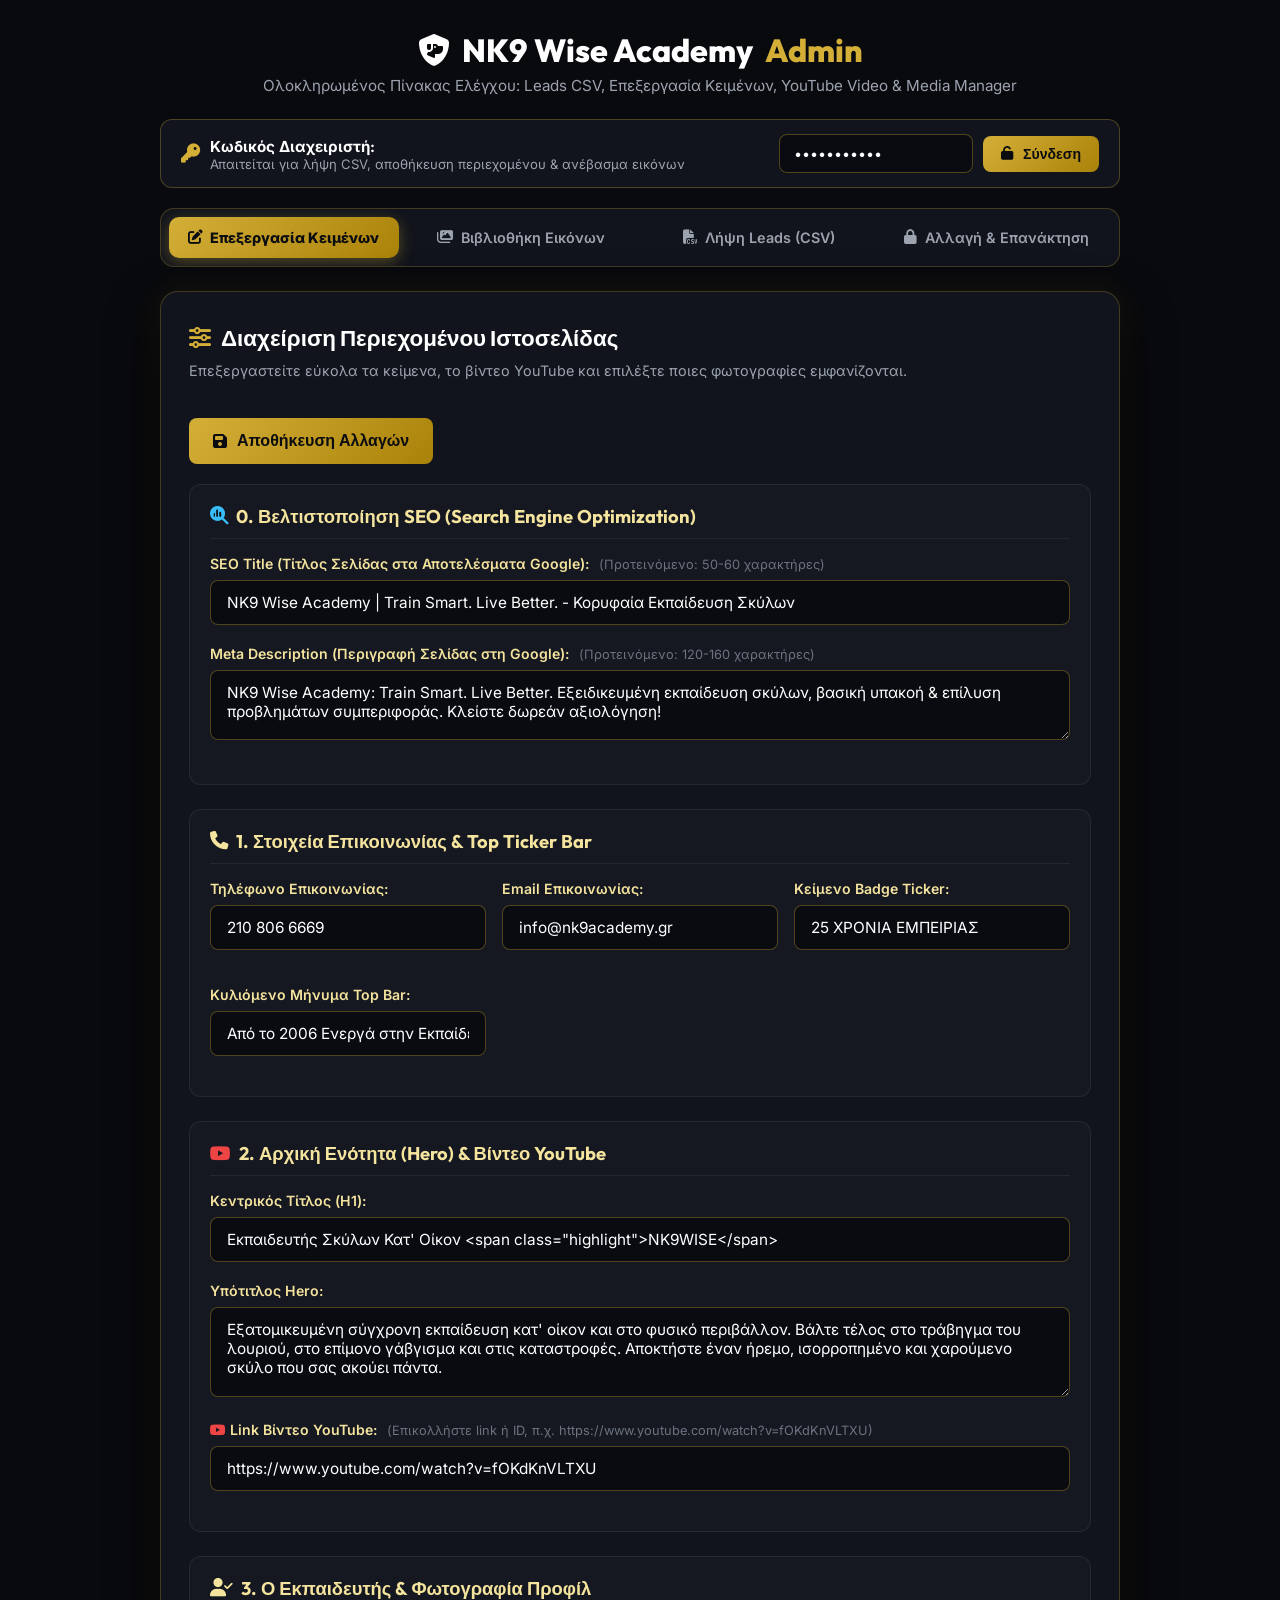
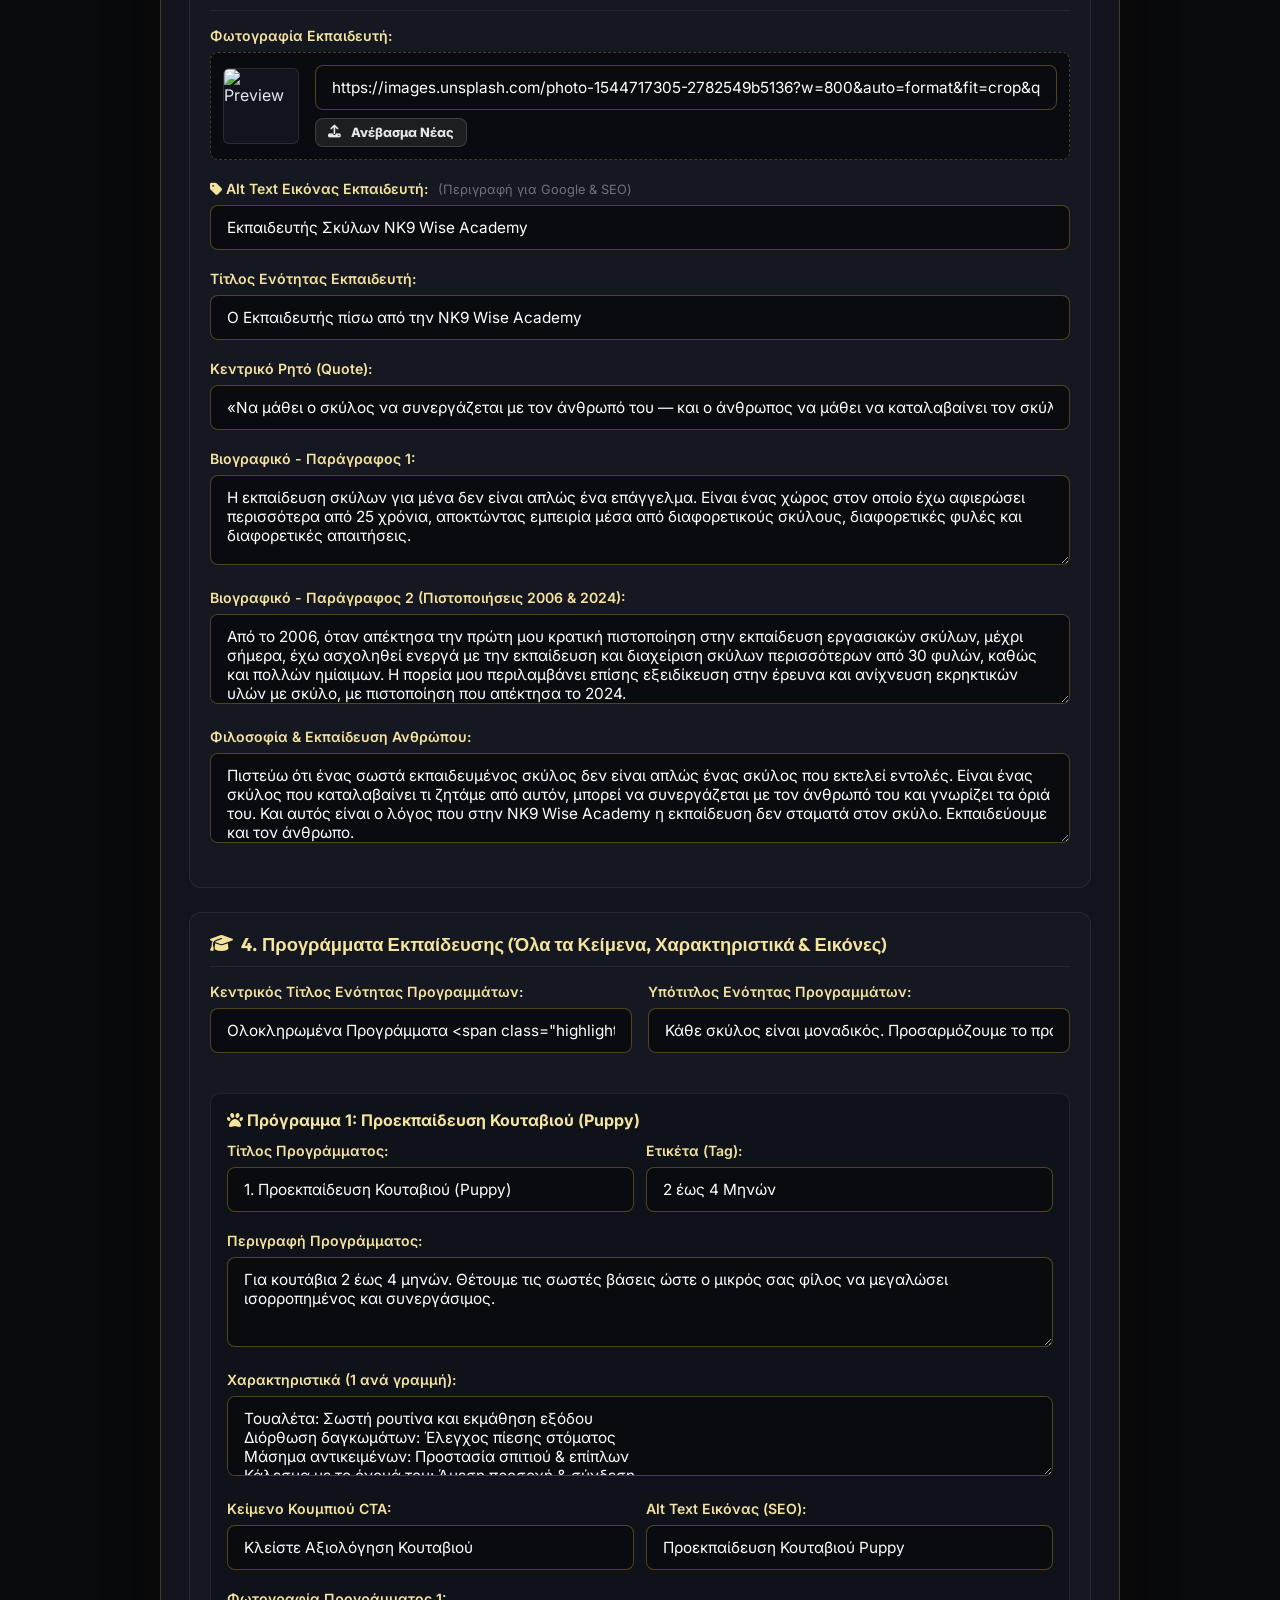
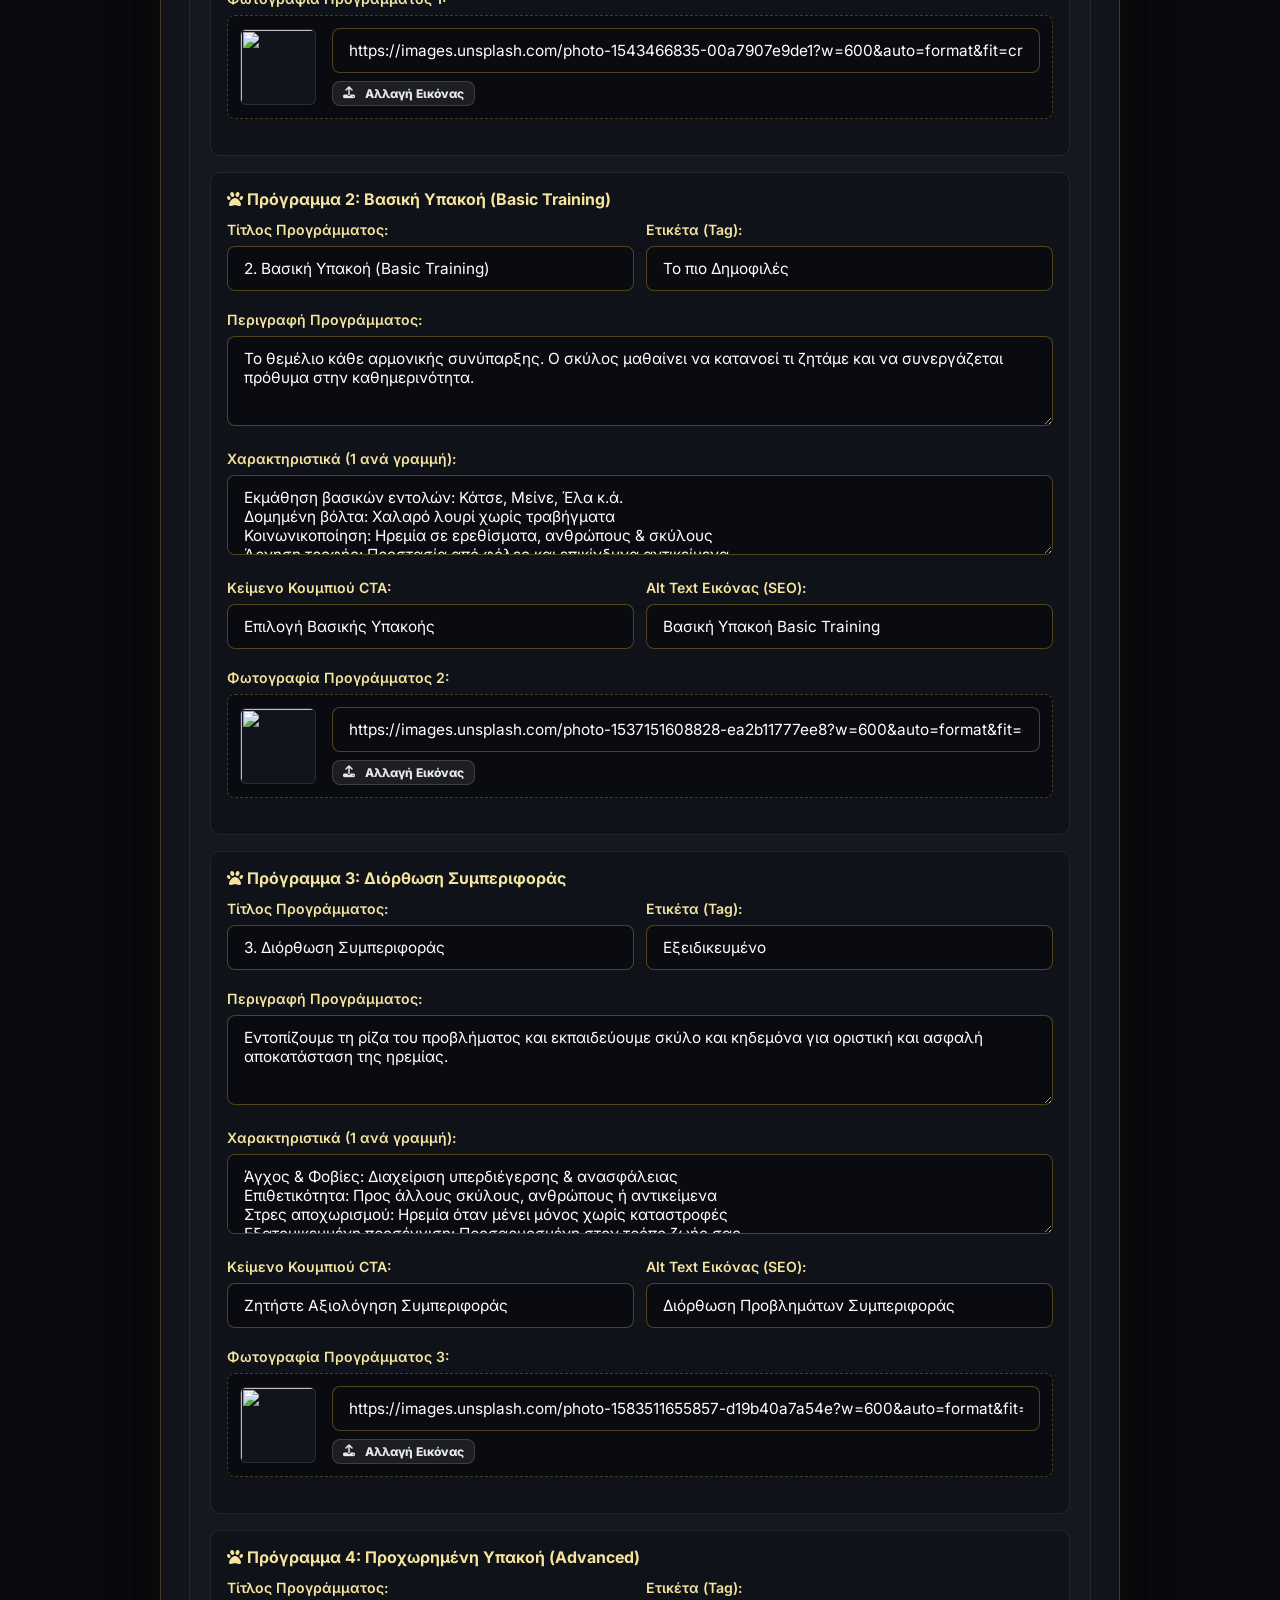
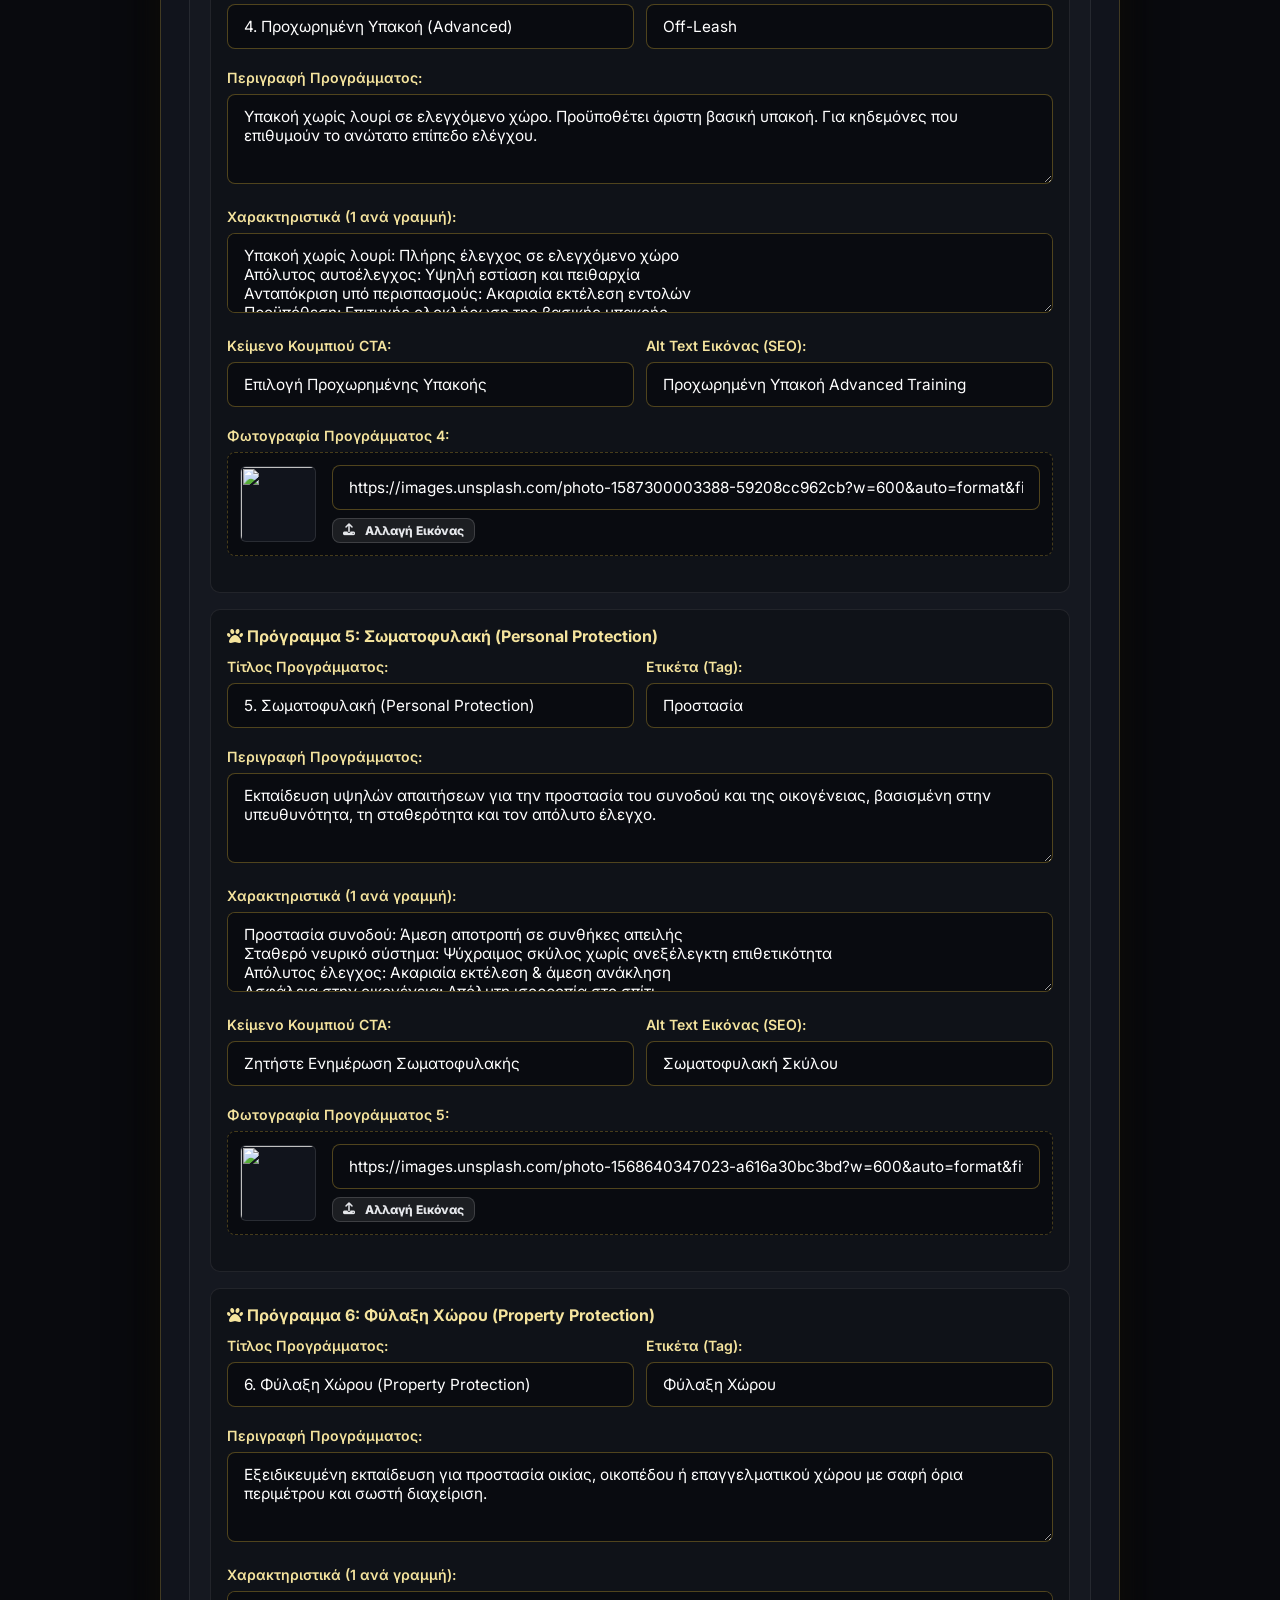
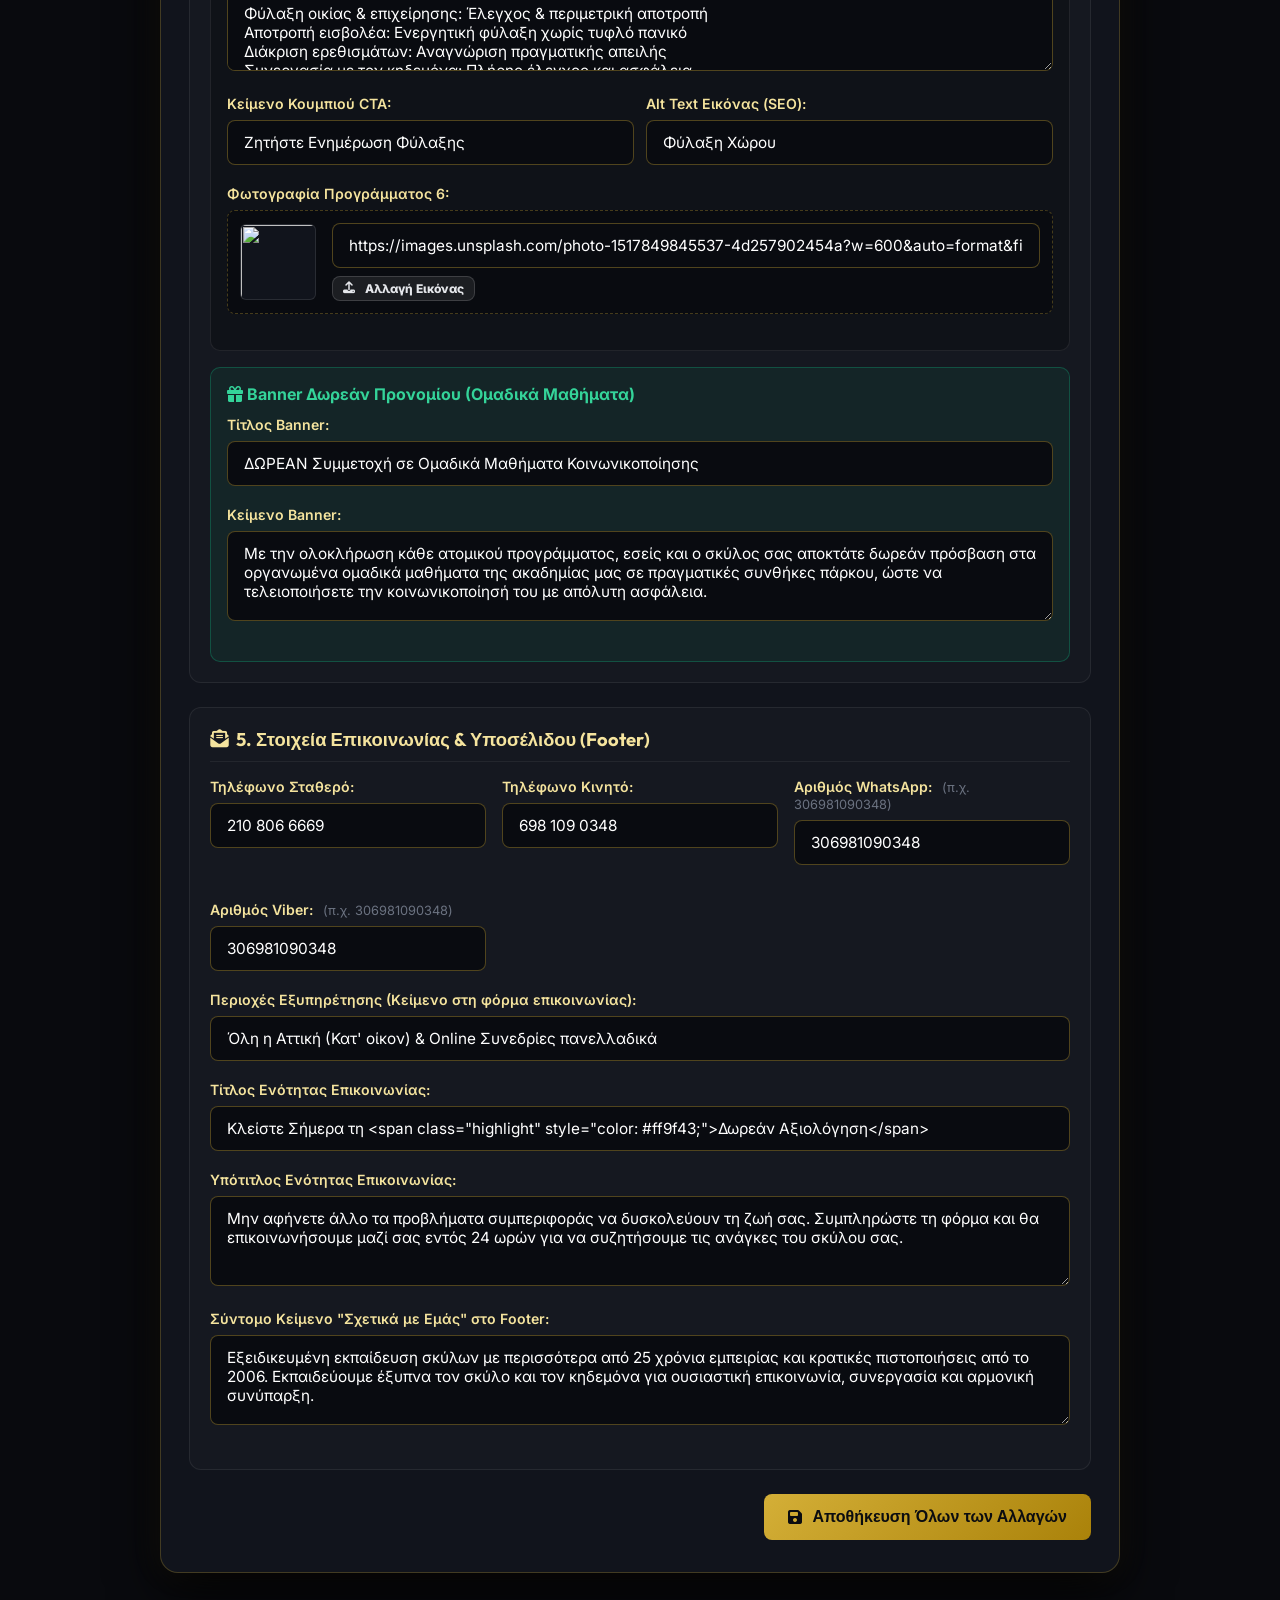
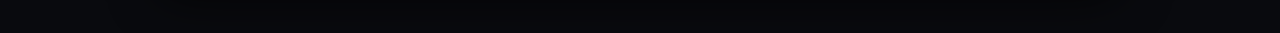
==== commit f29b3d93: "Add files via upload" ====
--- a/admin-leads.html
+++ b/admin-leads.html
@@ -445,7 +445,7 @@
             <div style="display: grid; grid-template-columns: repeat(auto-fit, minmax(260px, 1fr)); gap: 16px;">
               <div class="form-group">
                 <label>Τηλέφωνο Επικοινωνίας:</label>
-                <input type="text" id="cnt_phone" value="210 000 0000">
+                <input type="text" id="cnt_phone" value="210 806 6669">
               </div>
               <div class="form-group">
                 <label>Email Επικοινωνίας:</label>
@@ -467,7 +467,7 @@
             <h3 class="sub-section-title"><i class="fa-brands fa-youtube" style="color: #ef4444;"></i> 2. Αρχική Ενότητα (Hero) & Βίντεο YouTube</h3>
             <div class="form-group">
               <label>Κεντρικός Τίτλος (H1):</label>
-              <input type="text" id="cnt_hero_title" value="Μεταμορφώστε τη Σχέση με τον Σκύλο σας Χωρίς Φωνές & Στρες.">
+              <input type="text" id="cnt_hero_title" value="Εκπαιδευτής Σκύλων Κατ' Οίκον NK9WISE">
             </div>
             <div class="form-group">
               <label>Υπότιτλος Hero:</label>
@@ -835,19 +835,19 @@
             <div style="display: grid; grid-template-columns: repeat(auto-fit, minmax(260px, 1fr)); gap: 16px;">
               <div class="form-group">
                 <label>Τηλέφωνο Σταθερό:</label>
-                <input type="text" id="cnt_contact_phone" value="210 000 0000">
+                <input type="text" id="cnt_contact_phone" value="210 806 6669">
               </div>
               <div class="form-group">
                 <label>Τηλέφωνο Κινητό:</label>
-                <input type="text" id="cnt_contact_mobile" value="690 000 0000">
-              </div>
-              <div class="form-group">
-                <label>Αριθμός WhatsApp: <span class="hint">(π.χ. 306900000000)</span></label>
-                <input type="text" id="cnt_contact_wa" value="306900000000">
-              </div>
-              <div class="form-group">
-                <label>Αριθμός Viber: <span class="hint">(π.χ. 306900000000)</span></label>
-                <input type="text" id="cnt_contact_viber" value="306900000000">
+                <input type="text" id="cnt_contact_mobile" value="698 109 0348">
+              </div>
+              <div class="form-group">
+                <label>Αριθμός WhatsApp: <span class="hint">(π.χ. 306981090348)</span></label>
+                <input type="text" id="cnt_contact_wa" value="306981090348">
+              </div>
+              <div class="form-group">
+                <label>Αριθμός Viber: <span class="hint">(π.χ. 306981090348)</span></label>
+                <input type="text" id="cnt_contact_viber" value="306981090348">
               </div>
             </div>
             <div class="form-group">
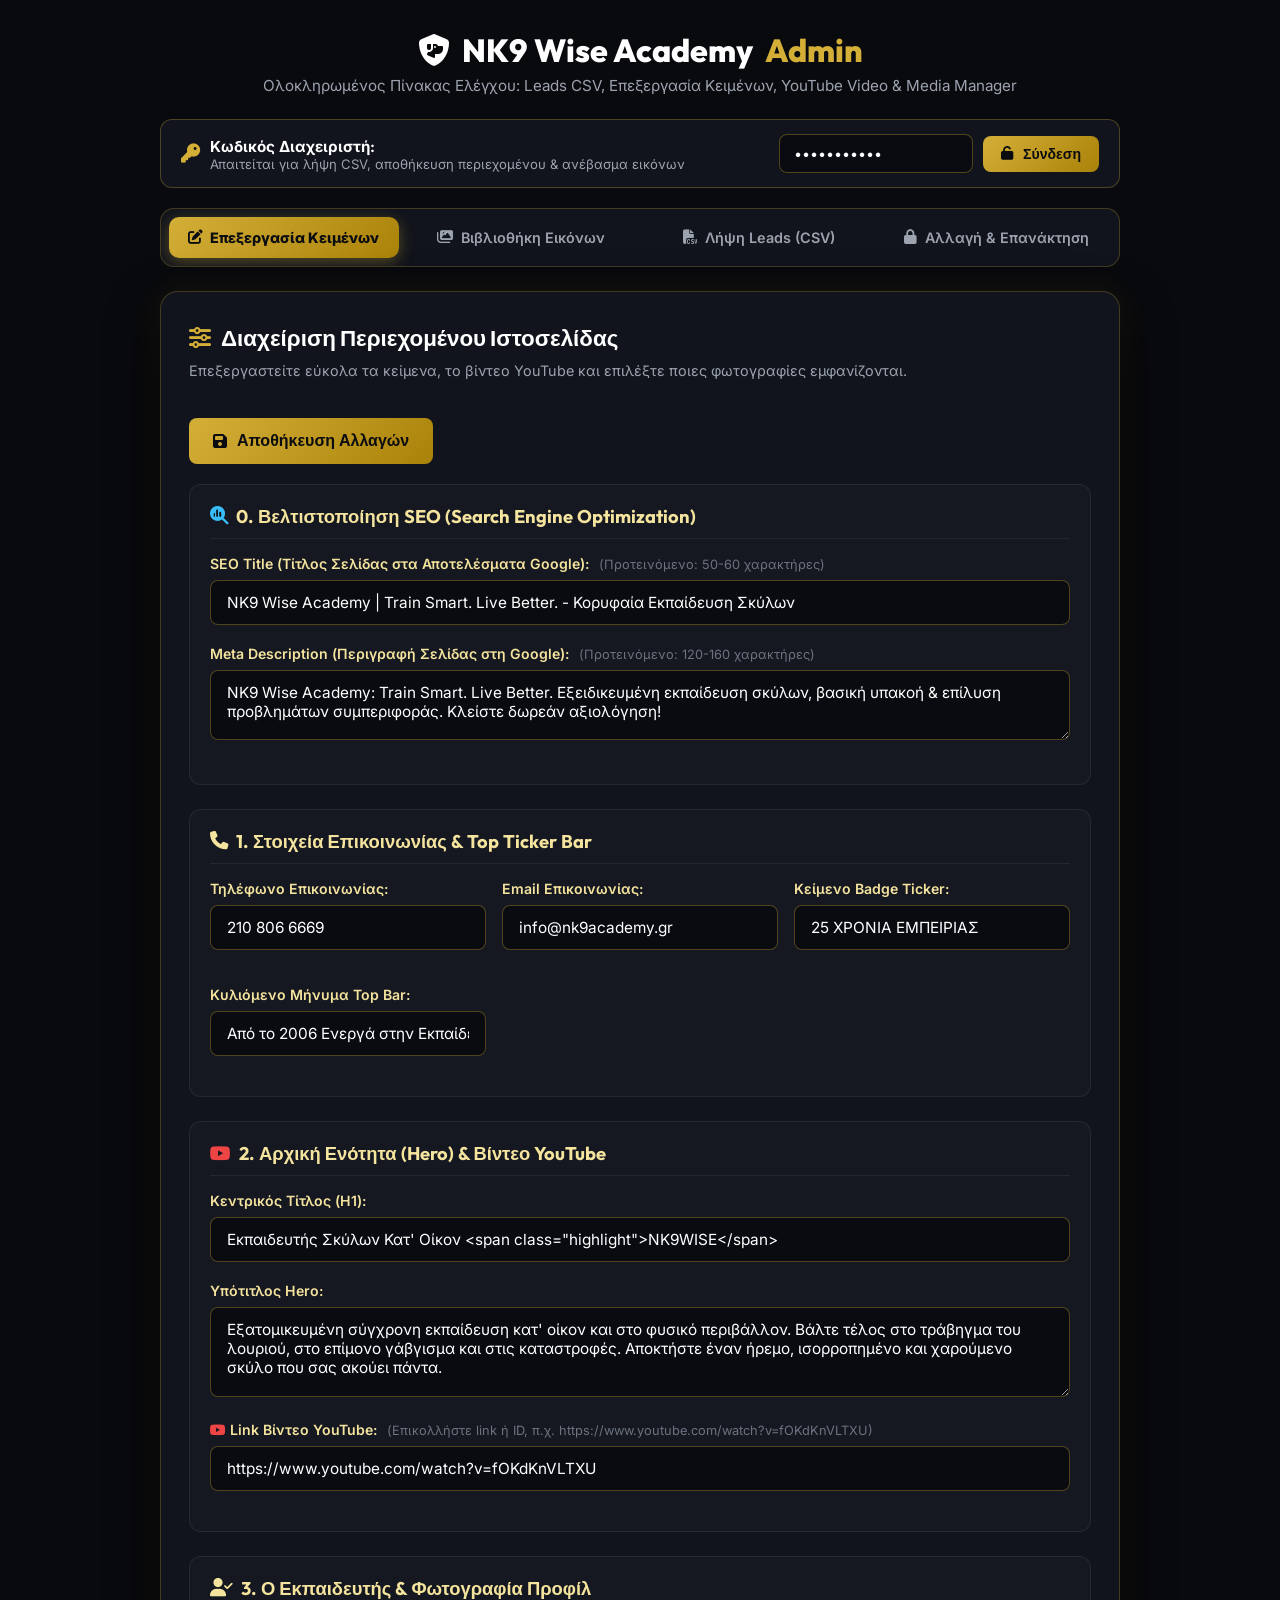
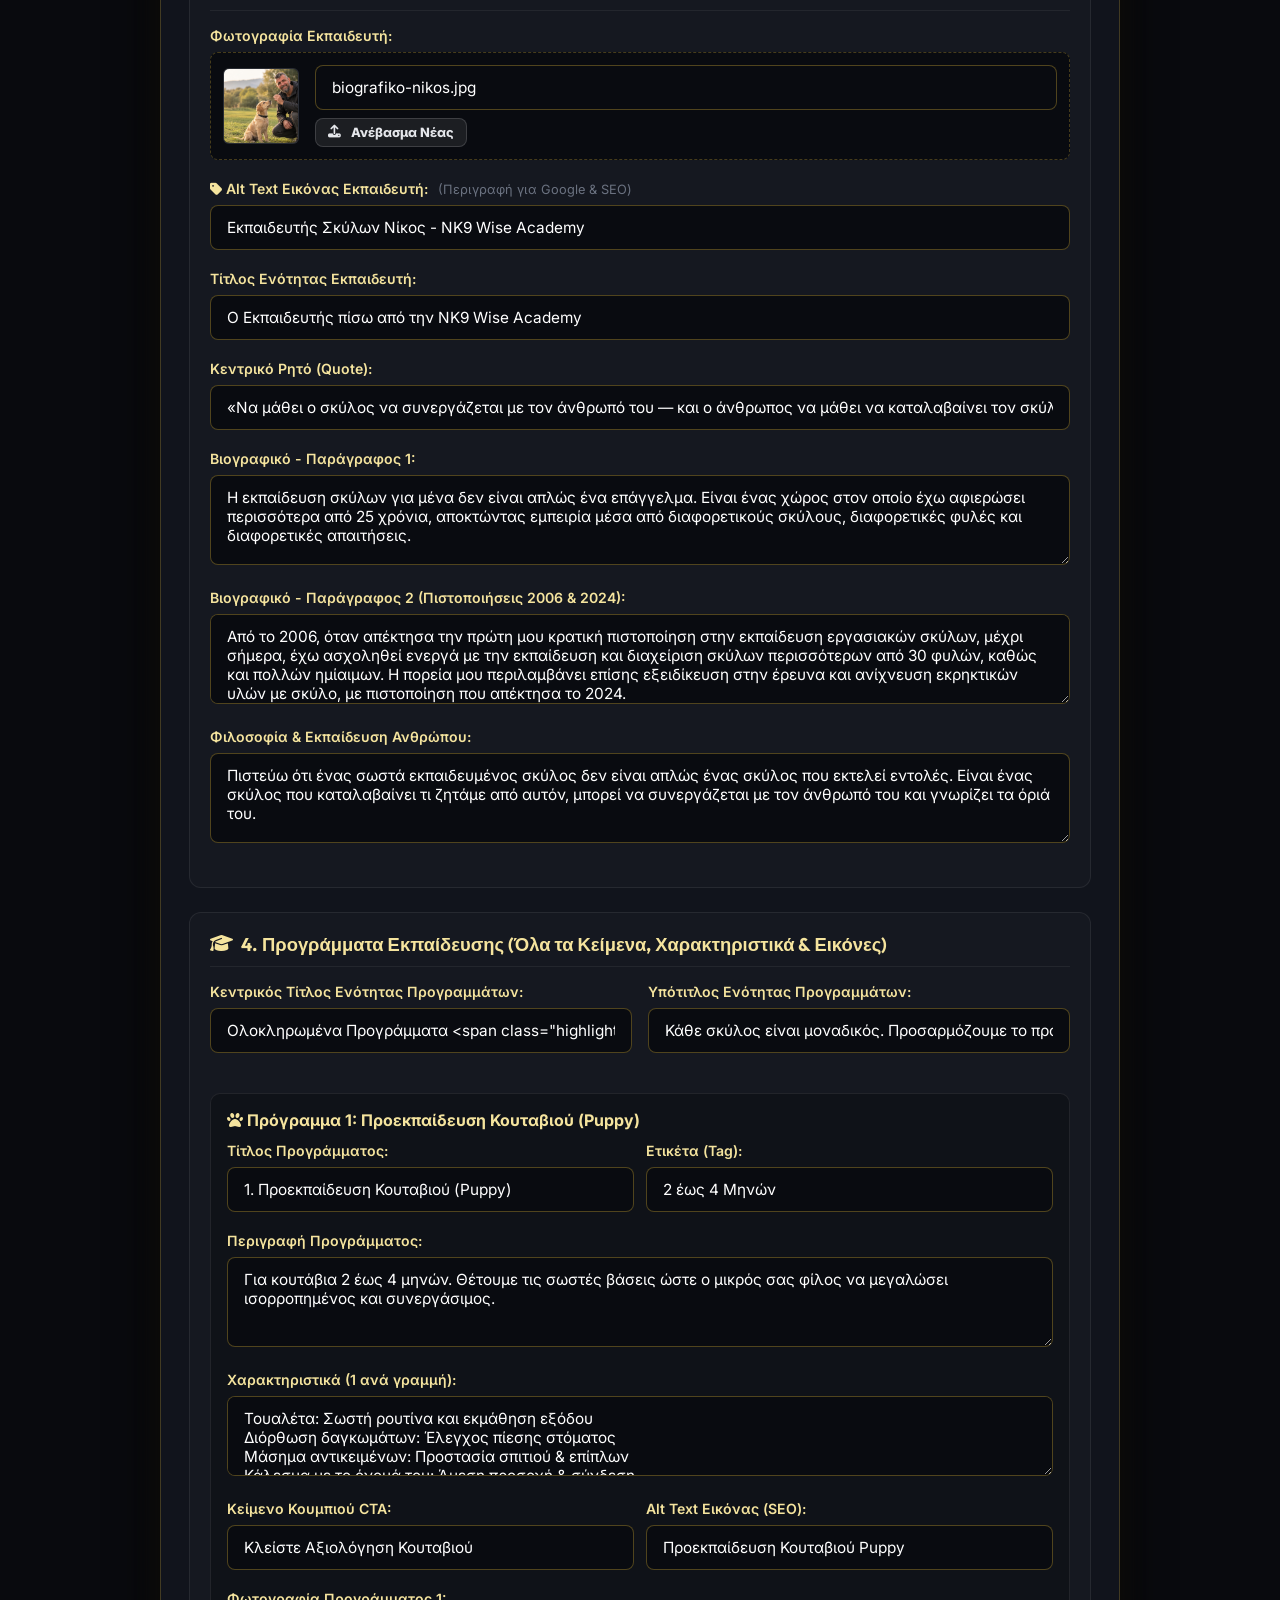
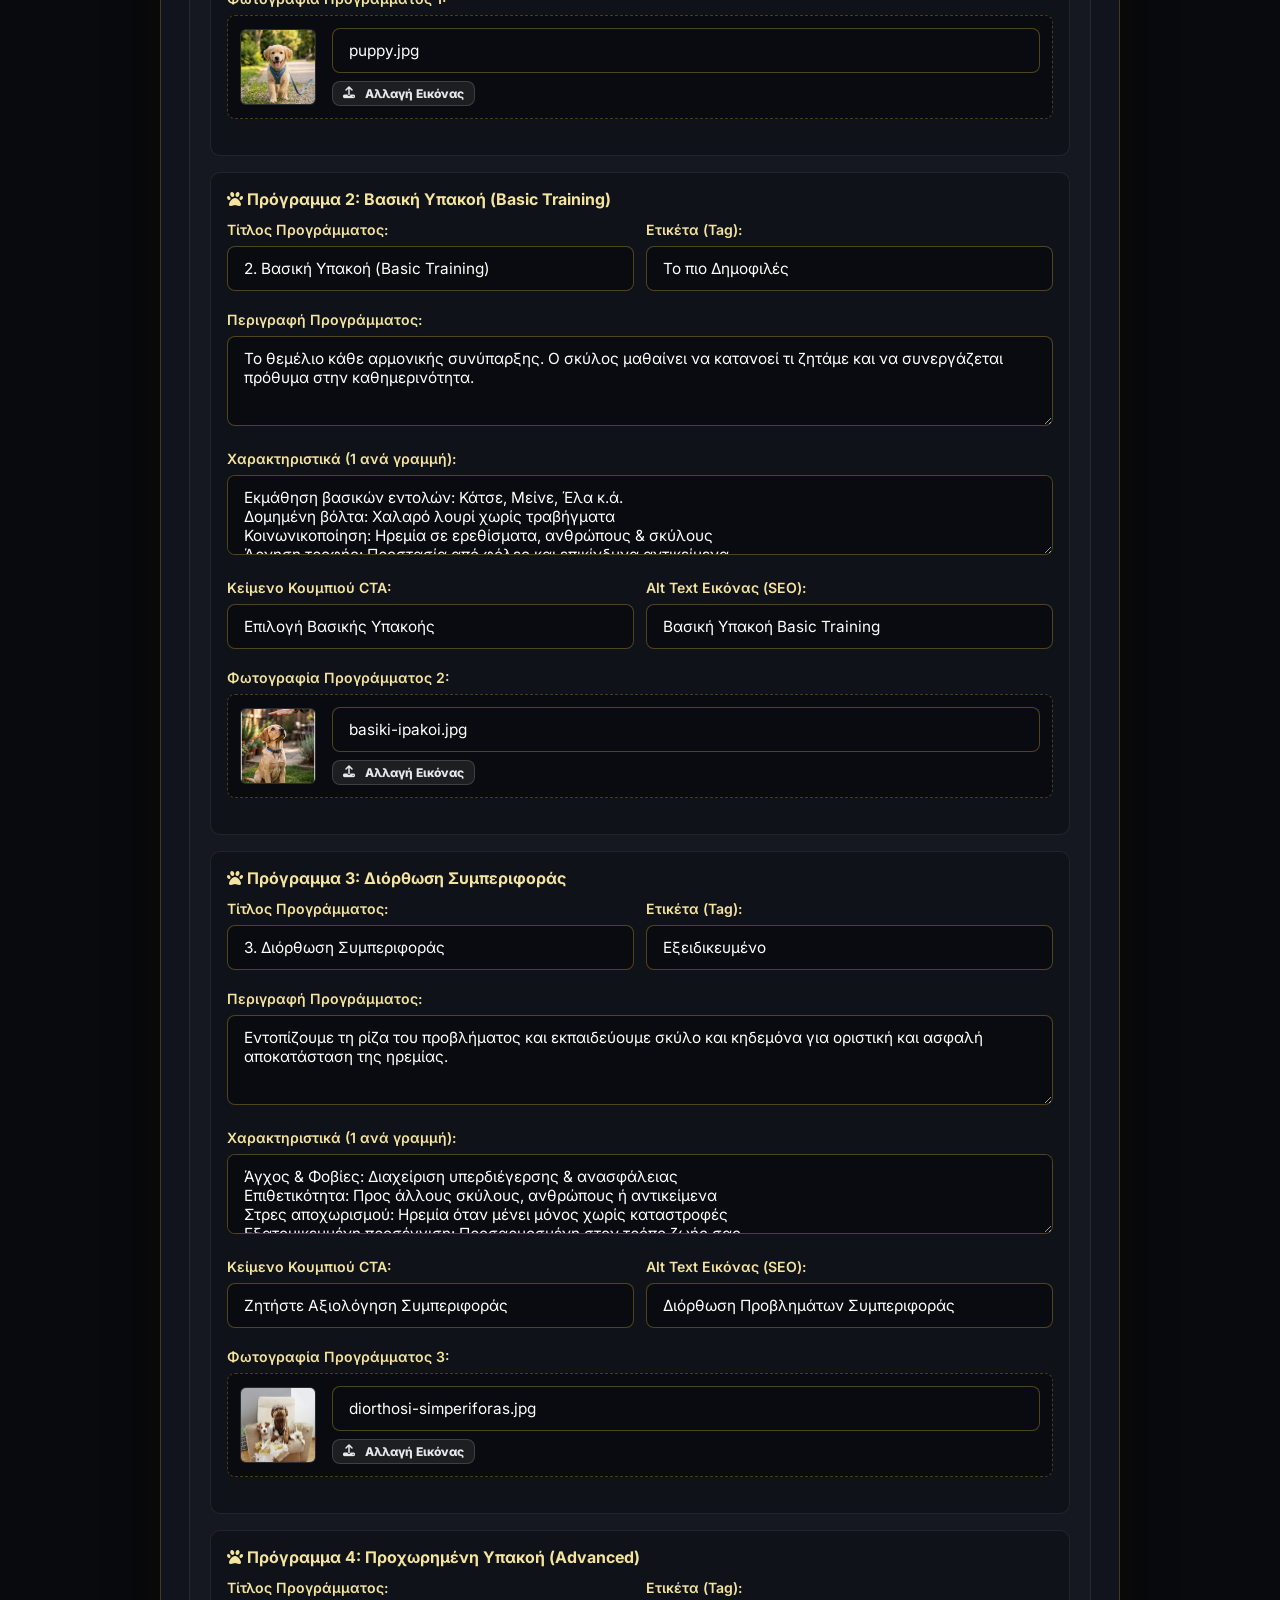
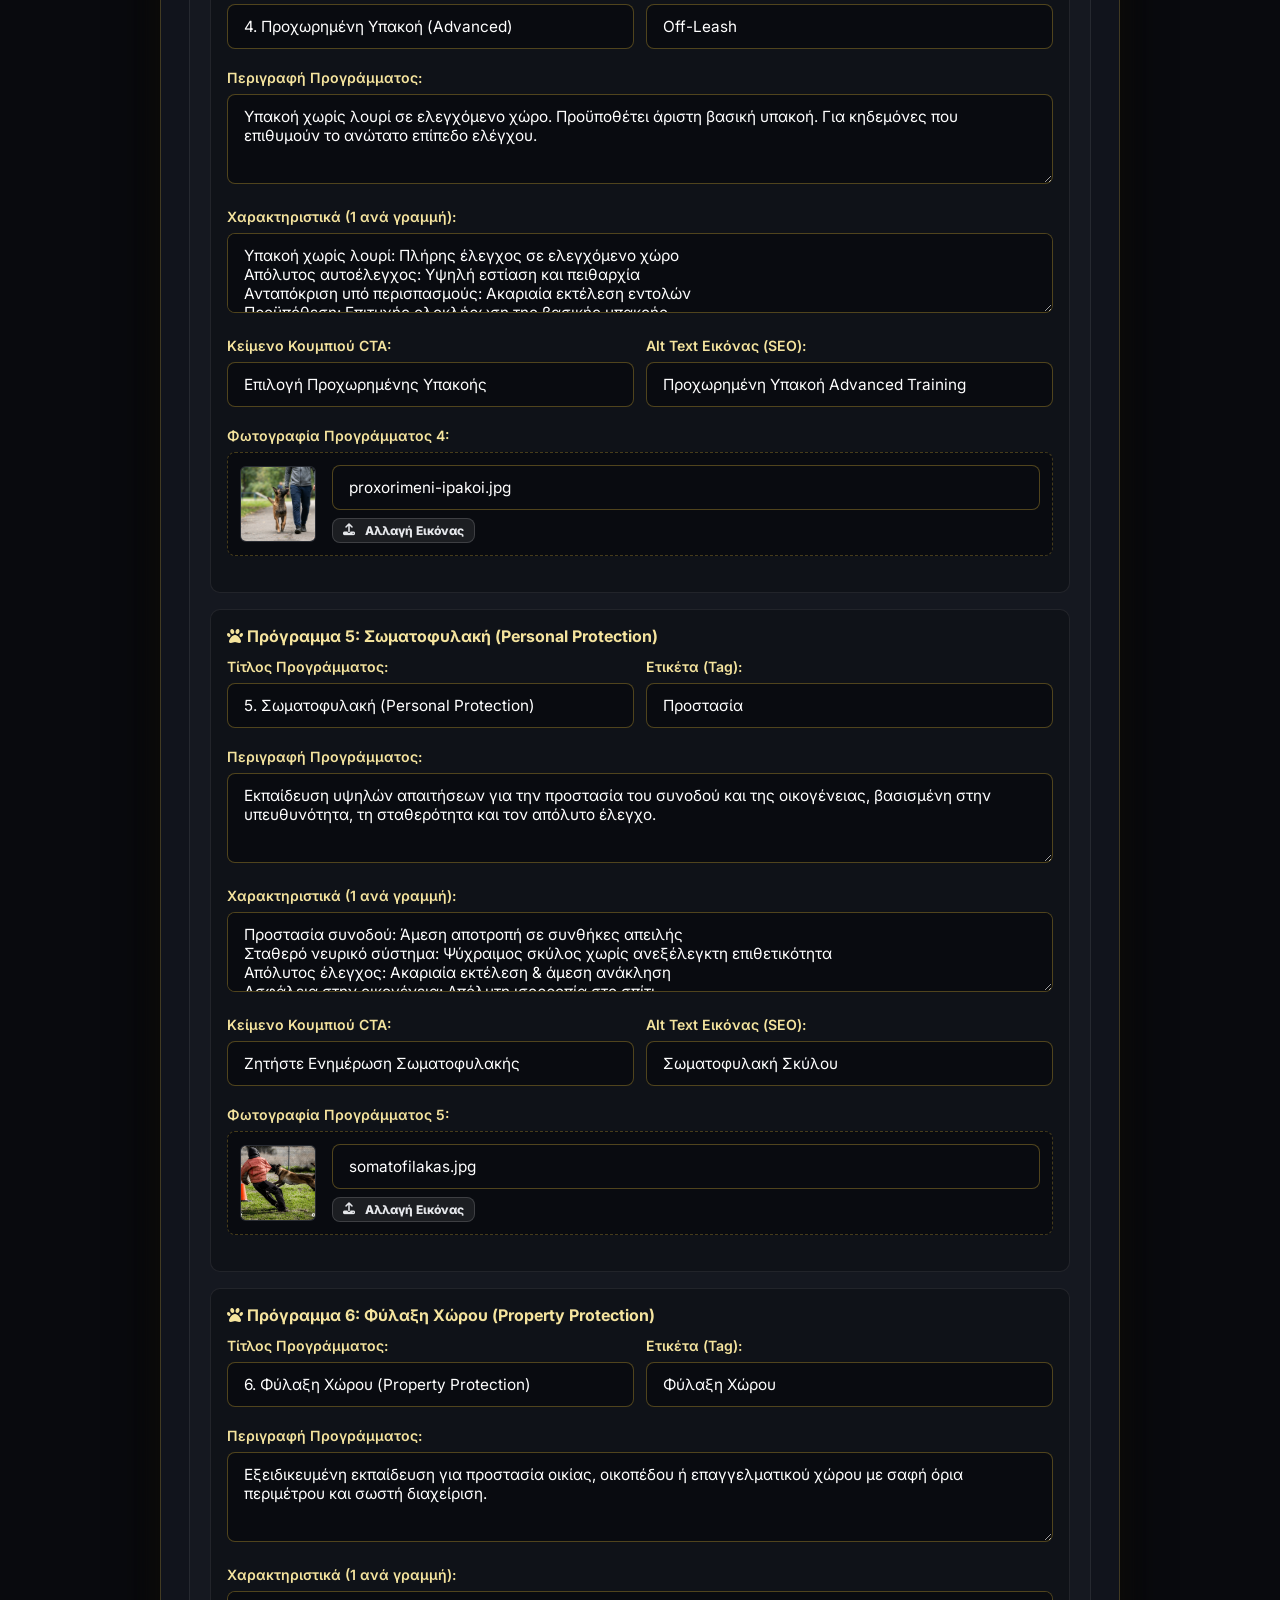
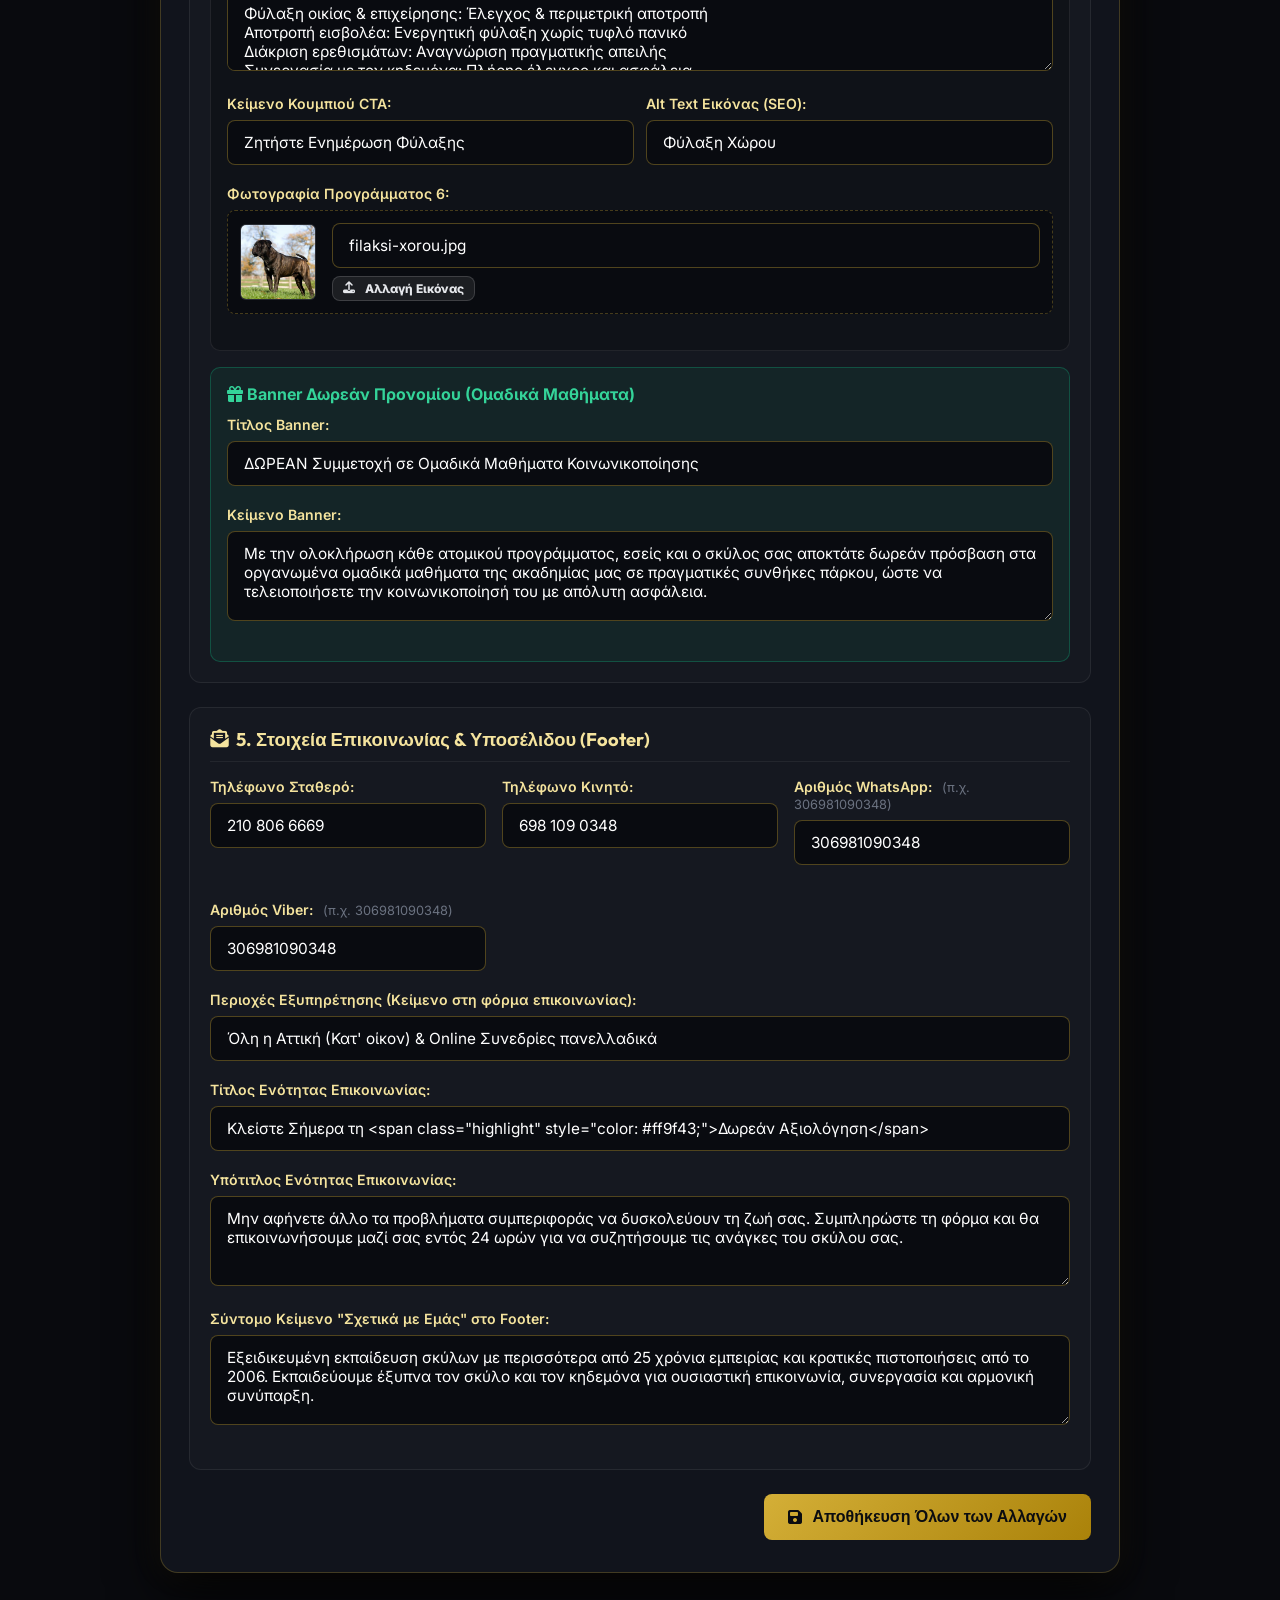
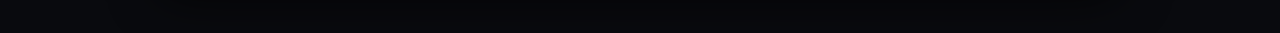
==== commit 8054c758: "Add files via upload" ====
--- a/admin-leads.html
+++ b/admin-leads.html
@@ -485,9 +485,9 @@
             <div class="form-group">
               <label>Φωτογραφία Εκπαιδευτή:</label>
               <div class="image-picker-wrap">
-                <img id="prev_trainer_img" src="https://images.unsplash.com/photo-1544717305-2782549b5136?w=800&auto=format&fit=crop&q=80" class="image-preview-thumb" alt="Preview">
+                <img id="prev_trainer_img" src="biografiko-nikos.jpg" class="image-preview-thumb" alt="Preview">
                 <div class="image-picker-controls">
-                  <input type="text" id="cnt_trainer_img" value="https://images.unsplash.com/photo-1544717305-2782549b5136?w=800&auto=format&fit=crop&q=80" placeholder="Διαδρομή εικόνας ή επιλέξτε νέα..." onchange="document.getElementById('prev_trainer_img').src=this.value;">
+                  <input type="text" id="cnt_trainer_img" value="biografiko-nikos.jpg" placeholder="Διαδρομή εικόνας ή επιλέξτε νέα..." onchange="document.getElementById('prev_trainer_img').src=this.value;">
                   <div style="display: flex; gap: 8px;">
                     <label class="btn-action btn-secondary-action" style="padding: 6px 12px; font-size: 0.8rem; cursor: pointer; margin-bottom: 0;">
                       <i class="fa-solid fa-upload"></i> Ανέβασμα Νέας
@@ -519,7 +519,7 @@
             </div>
             <div class="form-group">
               <label>Φιλοσοφία & Εκπαίδευση Ανθρώπου:</label>
-              <textarea id="cnt_trainer_phil">Πιστεύω ότι ένας σωστά εκπαιδευμένος σκύλος δεν είναι απλώς ένας σκύλος που εκτελεί εντολές. Είναι ένας σκύλος που καταλαβαίνει τι ζητάμε από αυτόν, μπορεί να συνεργάζεται με τον άνθρωπό του και γνωρίζει τα όριά του. Και αυτός είναι ο λόγος που στην NK9 Wise Academy η εκπαίδευση δεν σταματά στον σκύλο. Εκπαιδεύουμε και τον άνθρωπο.</textarea>
+              <textarea id="cnt_trainer_phil">Πιστεύω ότι ένας σωστά εκπαιδευμένος σκύλος δεν είναι απλώς ένας σκύλος που εκτελεί εντολές. Είναι ένας σκύλος που καταλαβαίνει τι ζητάμε από αυτόν, μπορεί να συνεργάζεται με τον άνθρωπό του και γνωρίζει τα όριά του.</textarea>
             </div>
           </div>
 
@@ -572,9 +572,9 @@
               <div class="form-group">
                 <label>Φωτογραφία Προγράμματος 1:</label>
                 <div class="image-picker-wrap">
-                  <img id="prev_prog1" src="https://images.unsplash.com/photo-1543466835-00a7907e9de1?w=600&auto=format&fit=crop&q=80" class="image-preview-thumb">
+                  <img id="prev_prog1" src="puppy.jpg" class="image-preview-thumb">
                   <div class="image-picker-controls">
-                    <input type="text" id="cnt_prog1_img" value="https://images.unsplash.com/photo-1543466835-00a7907e9de1?w=600&auto=format&fit=crop&q=80" onchange="document.getElementById('prev_prog1').src=this.value;">
+                    <input type="text" id="cnt_prog1_img" value="puppy.jpg" onchange="document.getElementById('prev_prog1').src=this.value;">
                     <label class="btn-action btn-secondary-action" style="padding: 4px 10px; font-size: 0.75rem; cursor: pointer; align-self: flex-start; margin: 0;">
                       <i class="fa-solid fa-upload"></i> Αλλαγή Εικόνας
                       <input type="file" accept="image/*" style="display: none;" onchange="uploadSingleImage(this, 'cnt_prog1_img', 'prev_prog1');">
@@ -618,9 +618,9 @@
               <div class="form-group">
                 <label>Φωτογραφία Προγράμματος 2:</label>
                 <div class="image-picker-wrap">
-                  <img id="prev_prog2" src="https://images.unsplash.com/photo-1537151608828-ea2b11777ee8?w=600&auto=format&fit=crop&q=80" class="image-preview-thumb">
+                  <img id="prev_prog2" src="basiki-ipakoi.jpg" class="image-preview-thumb">
                   <div class="image-picker-controls">
-                    <input type="text" id="cnt_prog2_img" value="https://images.unsplash.com/photo-1537151608828-ea2b11777ee8?w=600&auto=format&fit=crop&q=80" onchange="document.getElementById('prev_prog2').src=this.value;">
+                    <input type="text" id="cnt_prog2_img" value="basiki-ipakoi.jpg" onchange="document.getElementById('prev_prog2').src=this.value;">
                     <label class="btn-action btn-secondary-action" style="padding: 4px 10px; font-size: 0.75rem; cursor: pointer; align-self: flex-start; margin: 0;">
                       <i class="fa-solid fa-upload"></i> Αλλαγή Εικόνας
                       <input type="file" accept="image/*" style="display: none;" onchange="uploadSingleImage(this, 'cnt_prog2_img', 'prev_prog2');">
@@ -664,9 +664,9 @@
               <div class="form-group">
                 <label>Φωτογραφία Προγράμματος 3:</label>
                 <div class="image-picker-wrap">
-                  <img id="prev_prog3" src="https://images.unsplash.com/photo-1583511655857-d19b40a7a54e?w=600&auto=format&fit=crop&q=80" class="image-preview-thumb">
+                  <img id="prev_prog3" src="diorthosi-simperiforas.jpg" class="image-preview-thumb">
                   <div class="image-picker-controls">
-                    <input type="text" id="cnt_prog3_img" value="https://images.unsplash.com/photo-1583511655857-d19b40a7a54e?w=600&auto=format&fit=crop&q=80" onchange="document.getElementById('prev_prog3').src=this.value;">
+                    <input type="text" id="cnt_prog3_img" value="diorthosi-simperiforas.jpg" onchange="document.getElementById('prev_prog3').src=this.value;">
                     <label class="btn-action btn-secondary-action" style="padding: 4px 10px; font-size: 0.75rem; cursor: pointer; align-self: flex-start; margin: 0;">
                       <i class="fa-solid fa-upload"></i> Αλλαγή Εικόνας
                       <input type="file" accept="image/*" style="display: none;" onchange="uploadSingleImage(this, 'cnt_prog3_img', 'prev_prog3');">
@@ -710,9 +710,9 @@
               <div class="form-group">
                 <label>Φωτογραφία Προγράμματος 4:</label>
                 <div class="image-picker-wrap">
-                  <img id="prev_prog4" src="https://images.unsplash.com/photo-1587300003388-59208cc962cb?w=600&auto=format&fit=crop&q=80" class="image-preview-thumb">
+                  <img id="prev_prog4" src="proxorimeni-ipakoi.jpg" class="image-preview-thumb">
                   <div class="image-picker-controls">
-                    <input type="text" id="cnt_prog4_img" value="https://images.unsplash.com/photo-1587300003388-59208cc962cb?w=600&auto=format&fit=crop&q=80" onchange="document.getElementById('prev_prog4').src=this.value;">
+                    <input type="text" id="cnt_prog4_img" value="proxorimeni-ipakoi.jpg" onchange="document.getElementById('prev_prog4').src=this.value;">
                     <label class="btn-action btn-secondary-action" style="padding: 4px 10px; font-size: 0.75rem; cursor: pointer; align-self: flex-start; margin: 0;">
                       <i class="fa-solid fa-upload"></i> Αλλαγή Εικόνας
                       <input type="file" accept="image/*" style="display: none;" onchange="uploadSingleImage(this, 'cnt_prog4_img', 'prev_prog4');">
@@ -756,9 +756,9 @@
               <div class="form-group">
                 <label>Φωτογραφία Προγράμματος 5:</label>
                 <div class="image-picker-wrap">
-                  <img id="prev_prog5" src="https://images.unsplash.com/photo-1568640347023-a616a30bc3bd?w=600&auto=format&fit=crop&q=80" class="image-preview-thumb">
+                  <img id="prev_prog5" src="somatofilakas.jpg" class="image-preview-thumb">
                   <div class="image-picker-controls">
-                    <input type="text" id="cnt_prog5_img" value="https://images.unsplash.com/photo-1568640347023-a616a30bc3bd?w=600&auto=format&fit=crop&q=80" onchange="document.getElementById('prev_prog5').src=this.value;">
+                    <input type="text" id="cnt_prog5_img" value="somatofilakas.jpg" onchange="document.getElementById('prev_prog5').src=this.value;">
                     <label class="btn-action btn-secondary-action" style="padding: 4px 10px; font-size: 0.75rem; cursor: pointer; align-self: flex-start; margin: 0;">
                       <i class="fa-solid fa-upload"></i> Αλλαγή Εικόνας
                       <input type="file" accept="image/*" style="display: none;" onchange="uploadSingleImage(this, 'cnt_prog5_img', 'prev_prog5');">
@@ -802,9 +802,9 @@
               <div class="form-group">
                 <label>Φωτογραφία Προγράμματος 6:</label>
                 <div class="image-picker-wrap">
-                  <img id="prev_prog6" src="https://images.unsplash.com/photo-1517849845537-4d257902454a?w=600&auto=format&fit=crop&q=80" class="image-preview-thumb">
+                  <img id="prev_prog6" src="filaksi-xorou.jpg" class="image-preview-thumb">
                   <div class="image-picker-controls">
-                    <input type="text" id="cnt_prog6_img" value="https://images.unsplash.com/photo-1517849845537-4d257902454a?w=600&auto=format&fit=crop&q=80" onchange="document.getElementById('prev_prog6').src=this.value;">
+                    <input type="text" id="cnt_prog6_img" value="filaksi-xorou.jpg" onchange="document.getElementById('prev_prog6').src=this.value;">
                     <label class="btn-action btn-secondary-action" style="padding: 4px 10px; font-size: 0.75rem; cursor: pointer; align-self: flex-start; margin: 0;">
                       <i class="fa-solid fa-upload"></i> Αλλαγή Εικόνας
                       <input type="file" accept="image/*" style="display: none;" onchange="uploadSingleImage(this, 'cnt_prog6_img', 'prev_prog6');">
